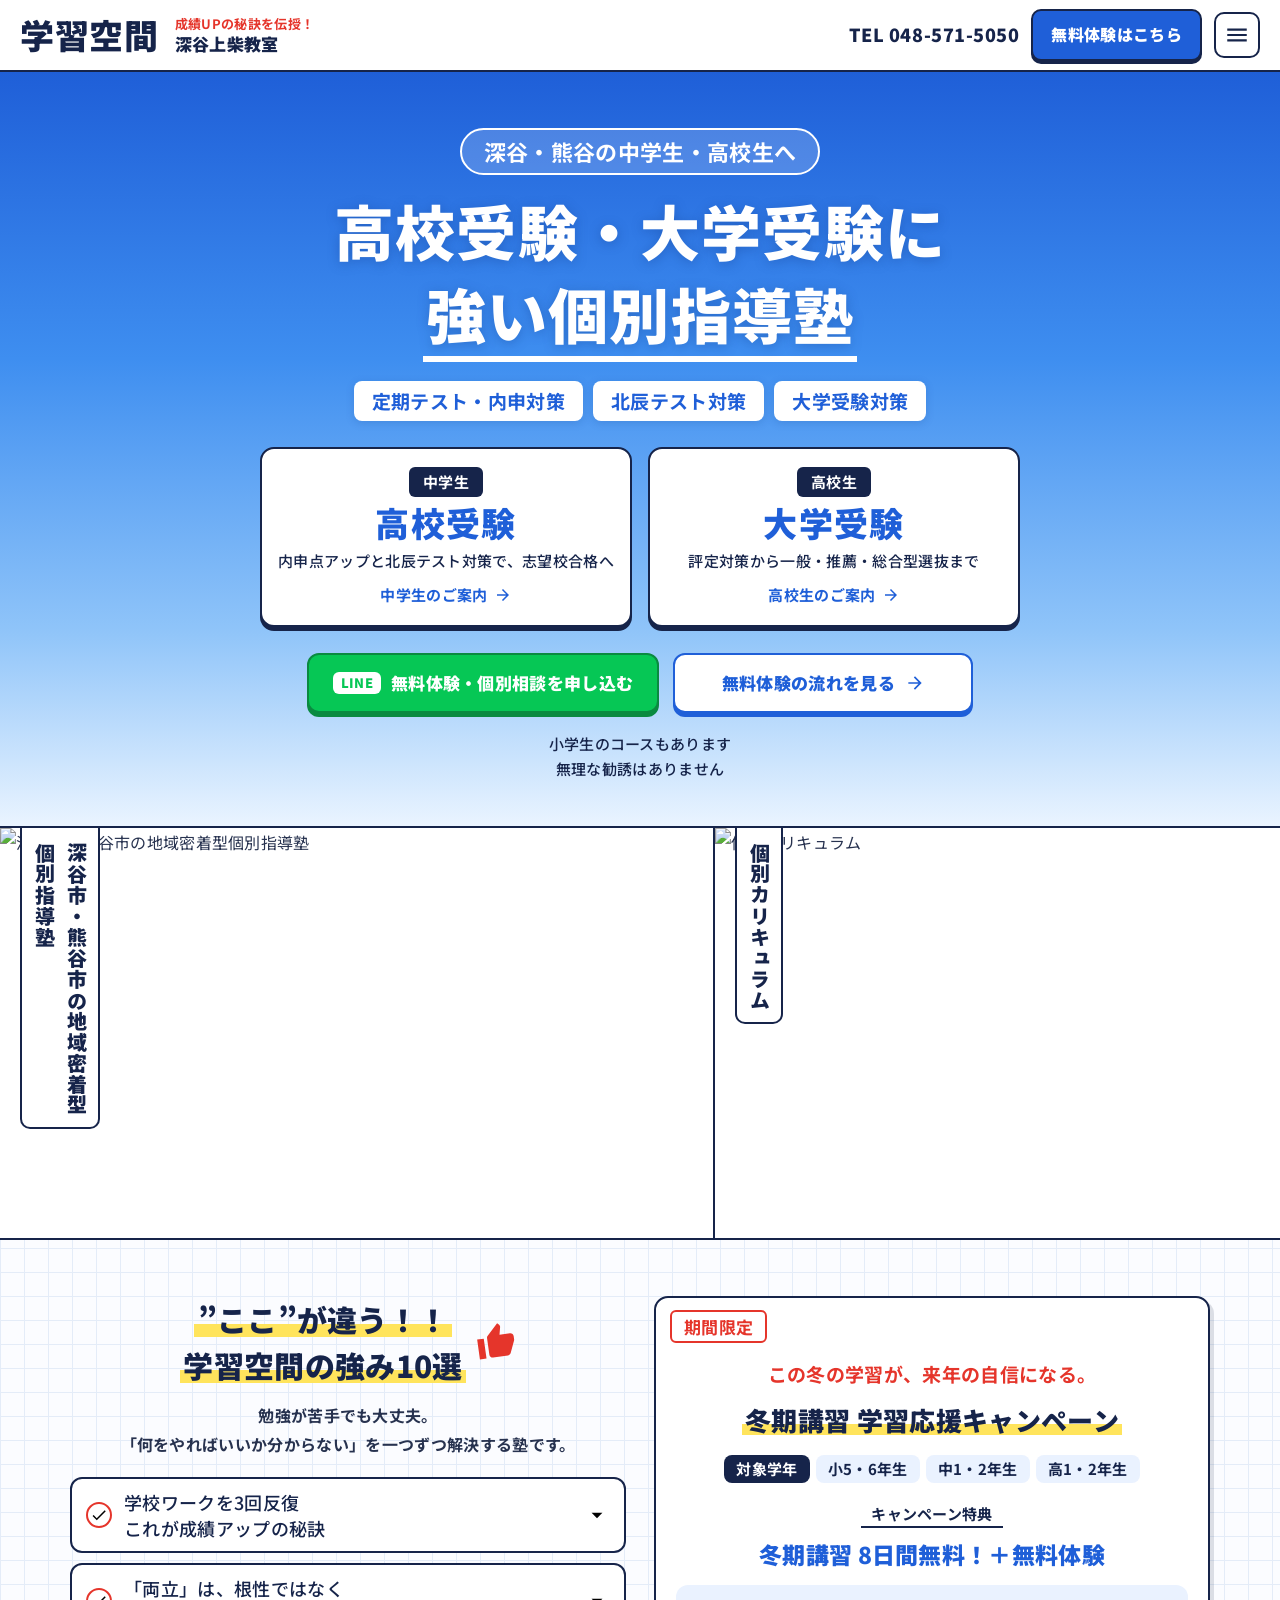
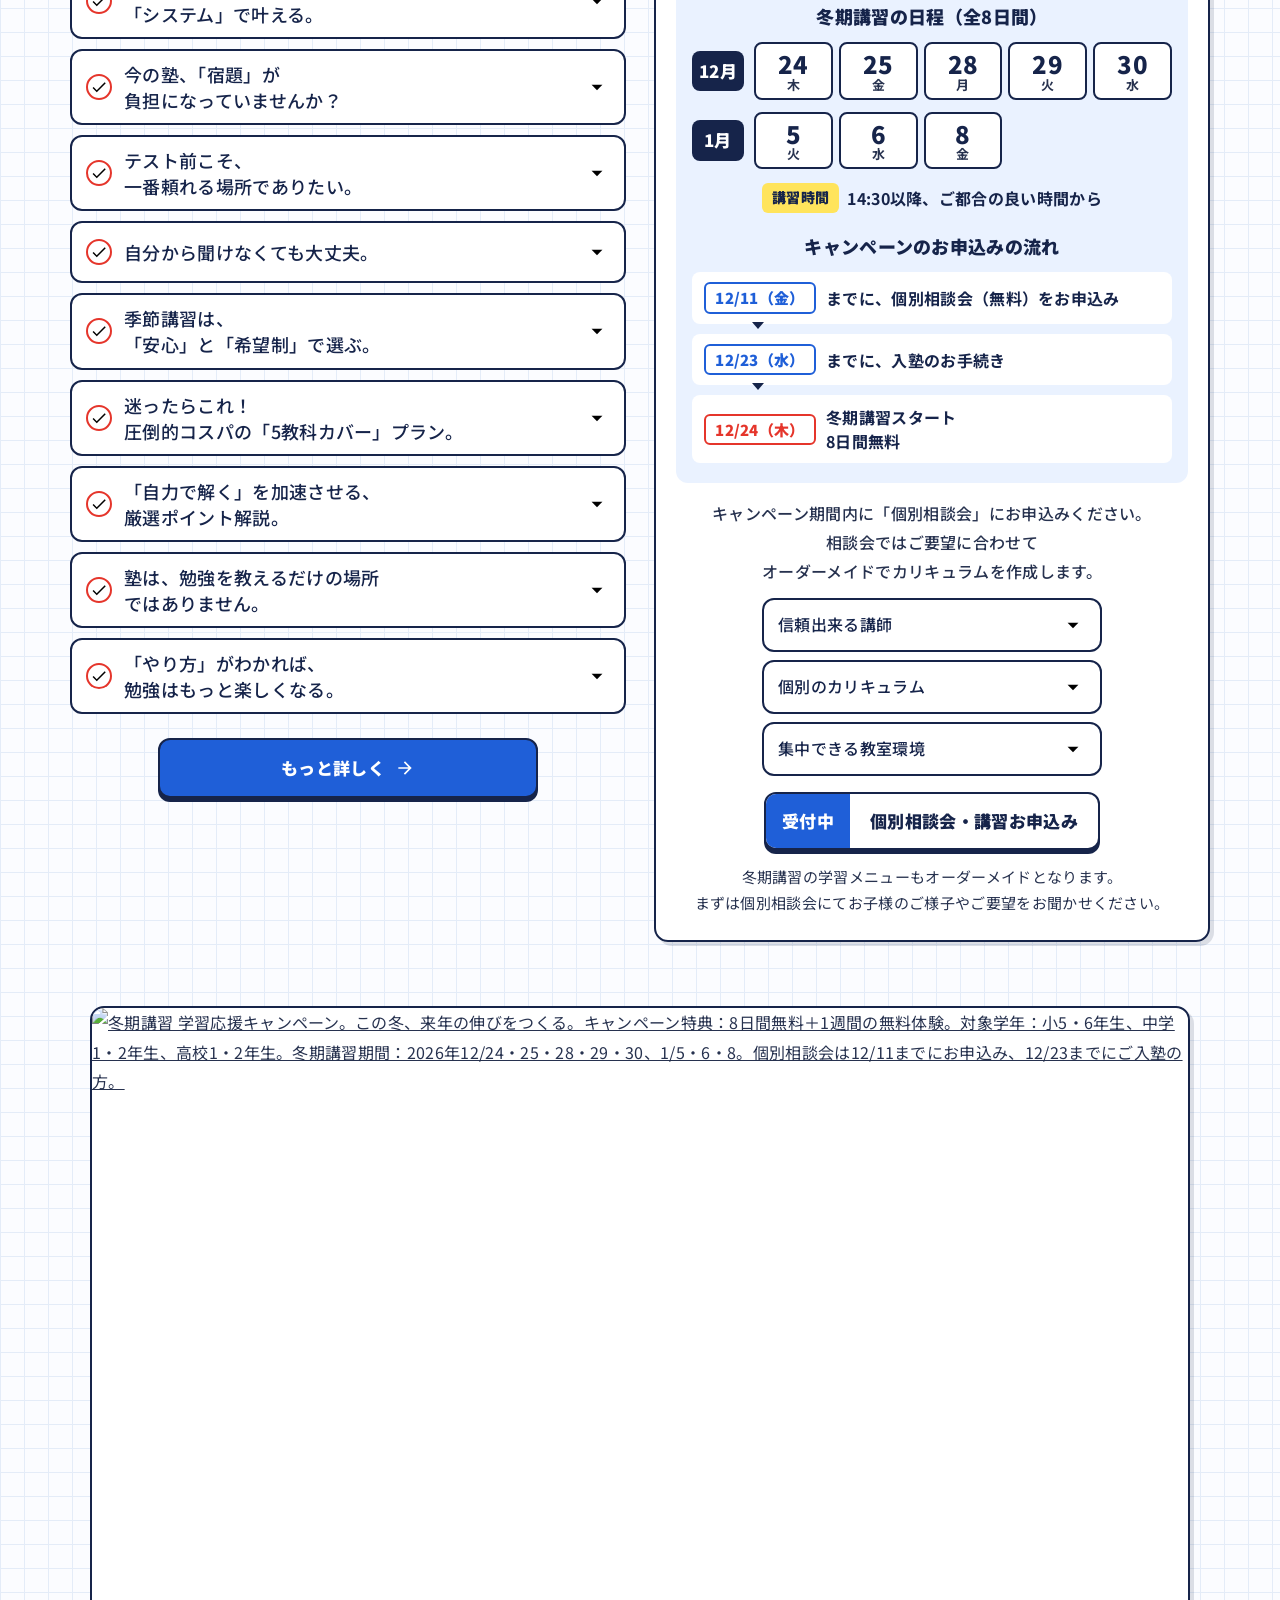
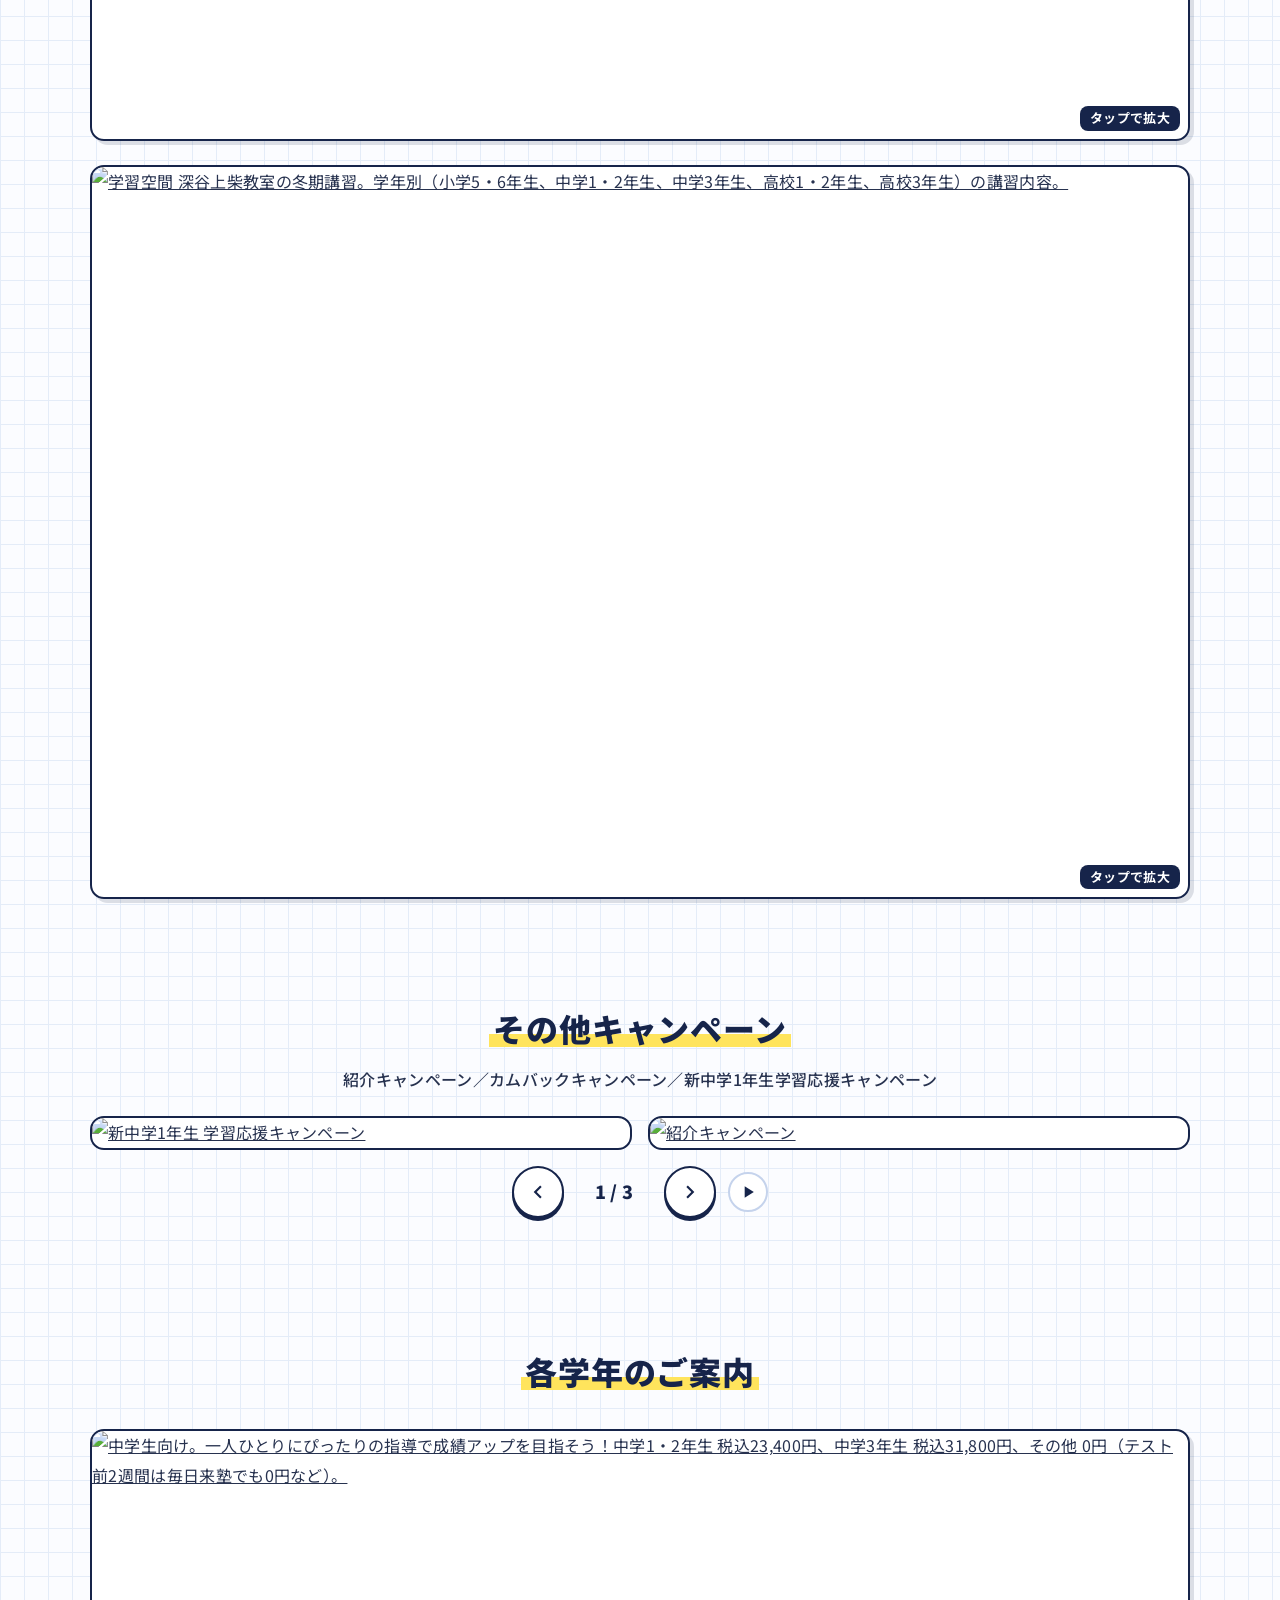
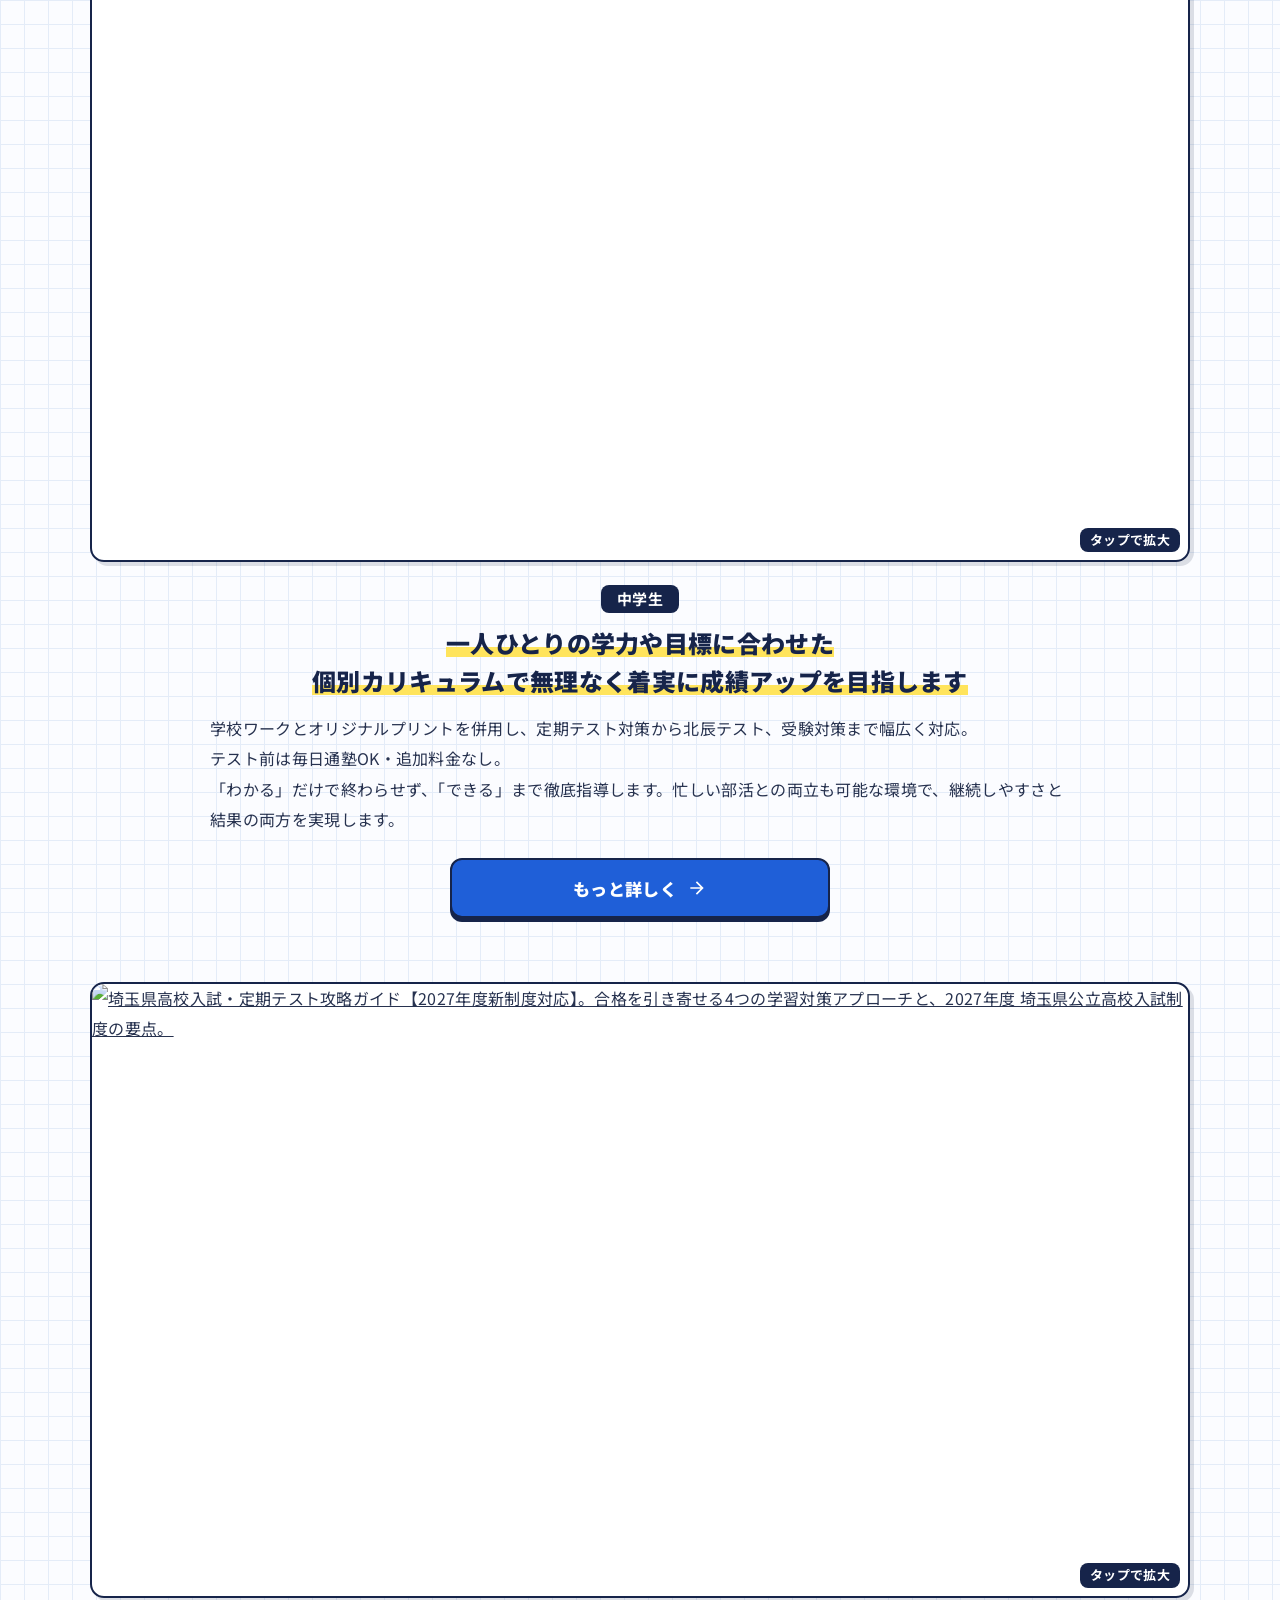
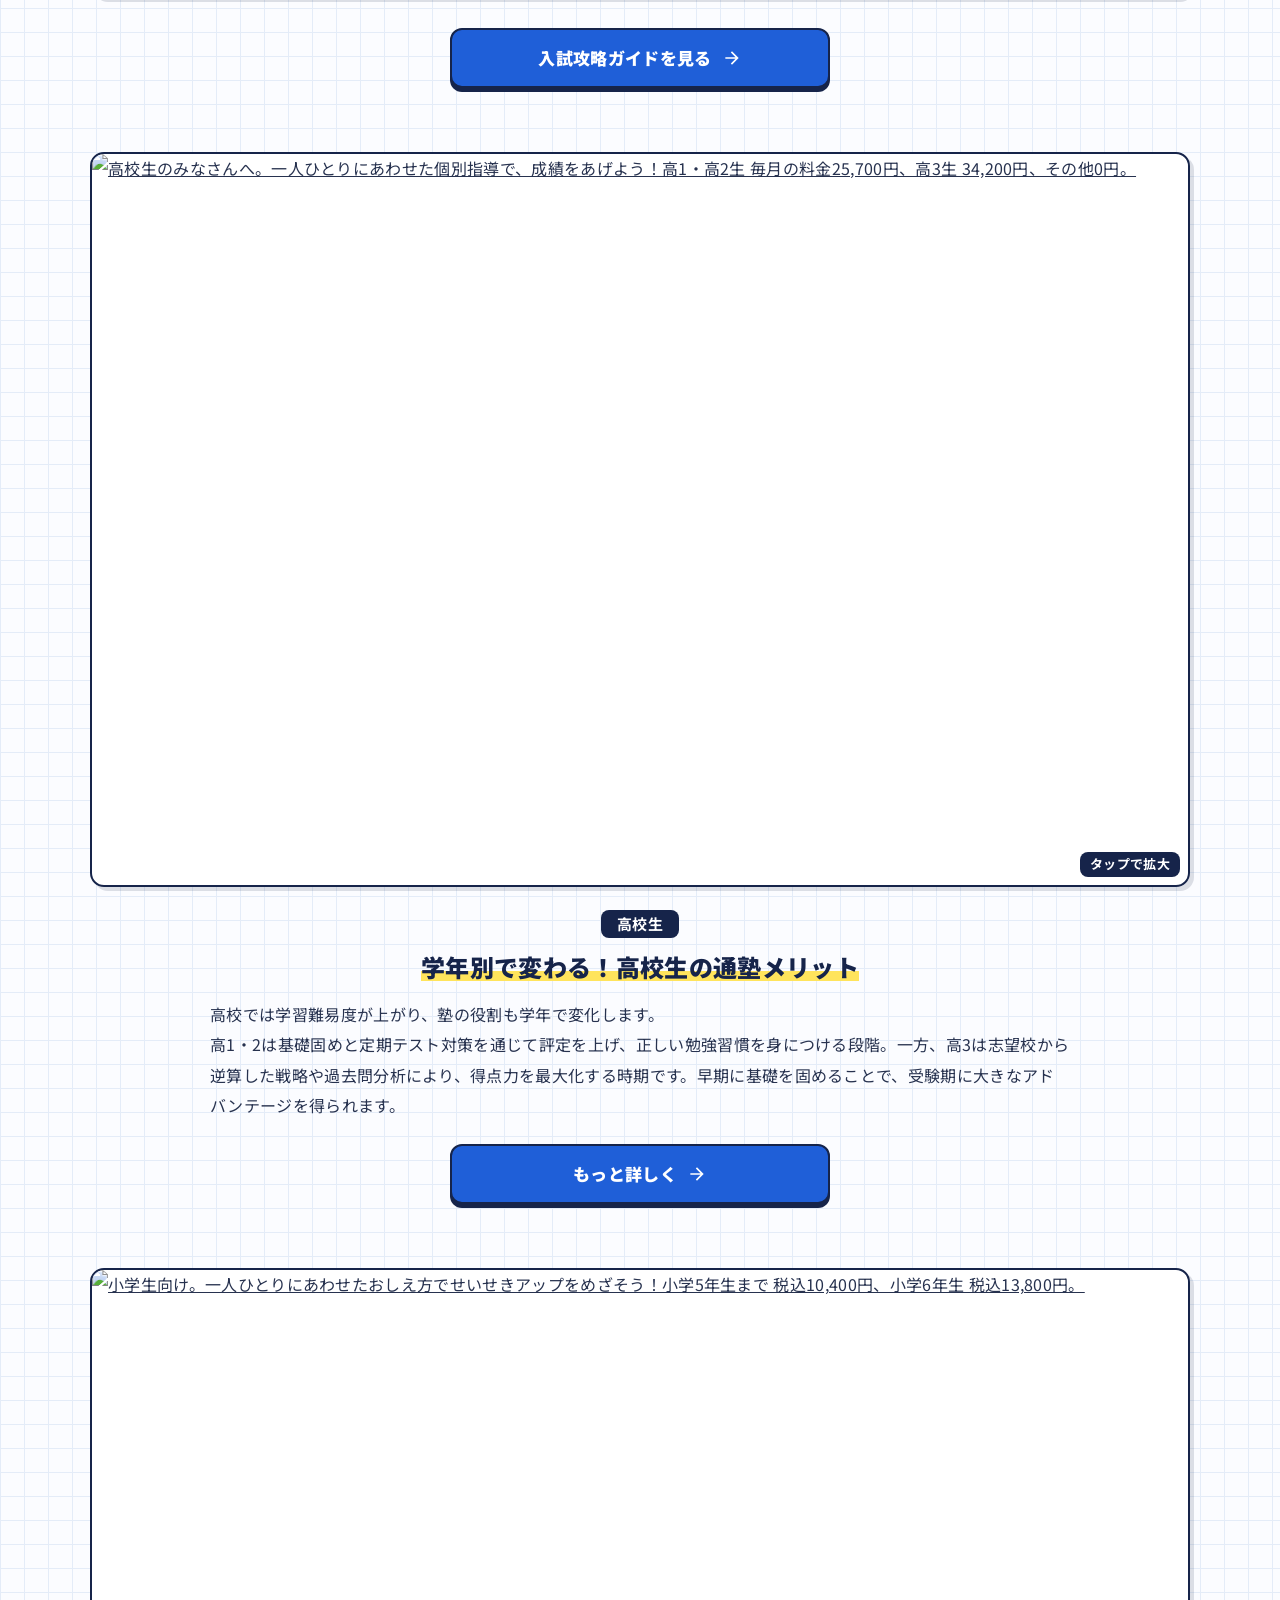
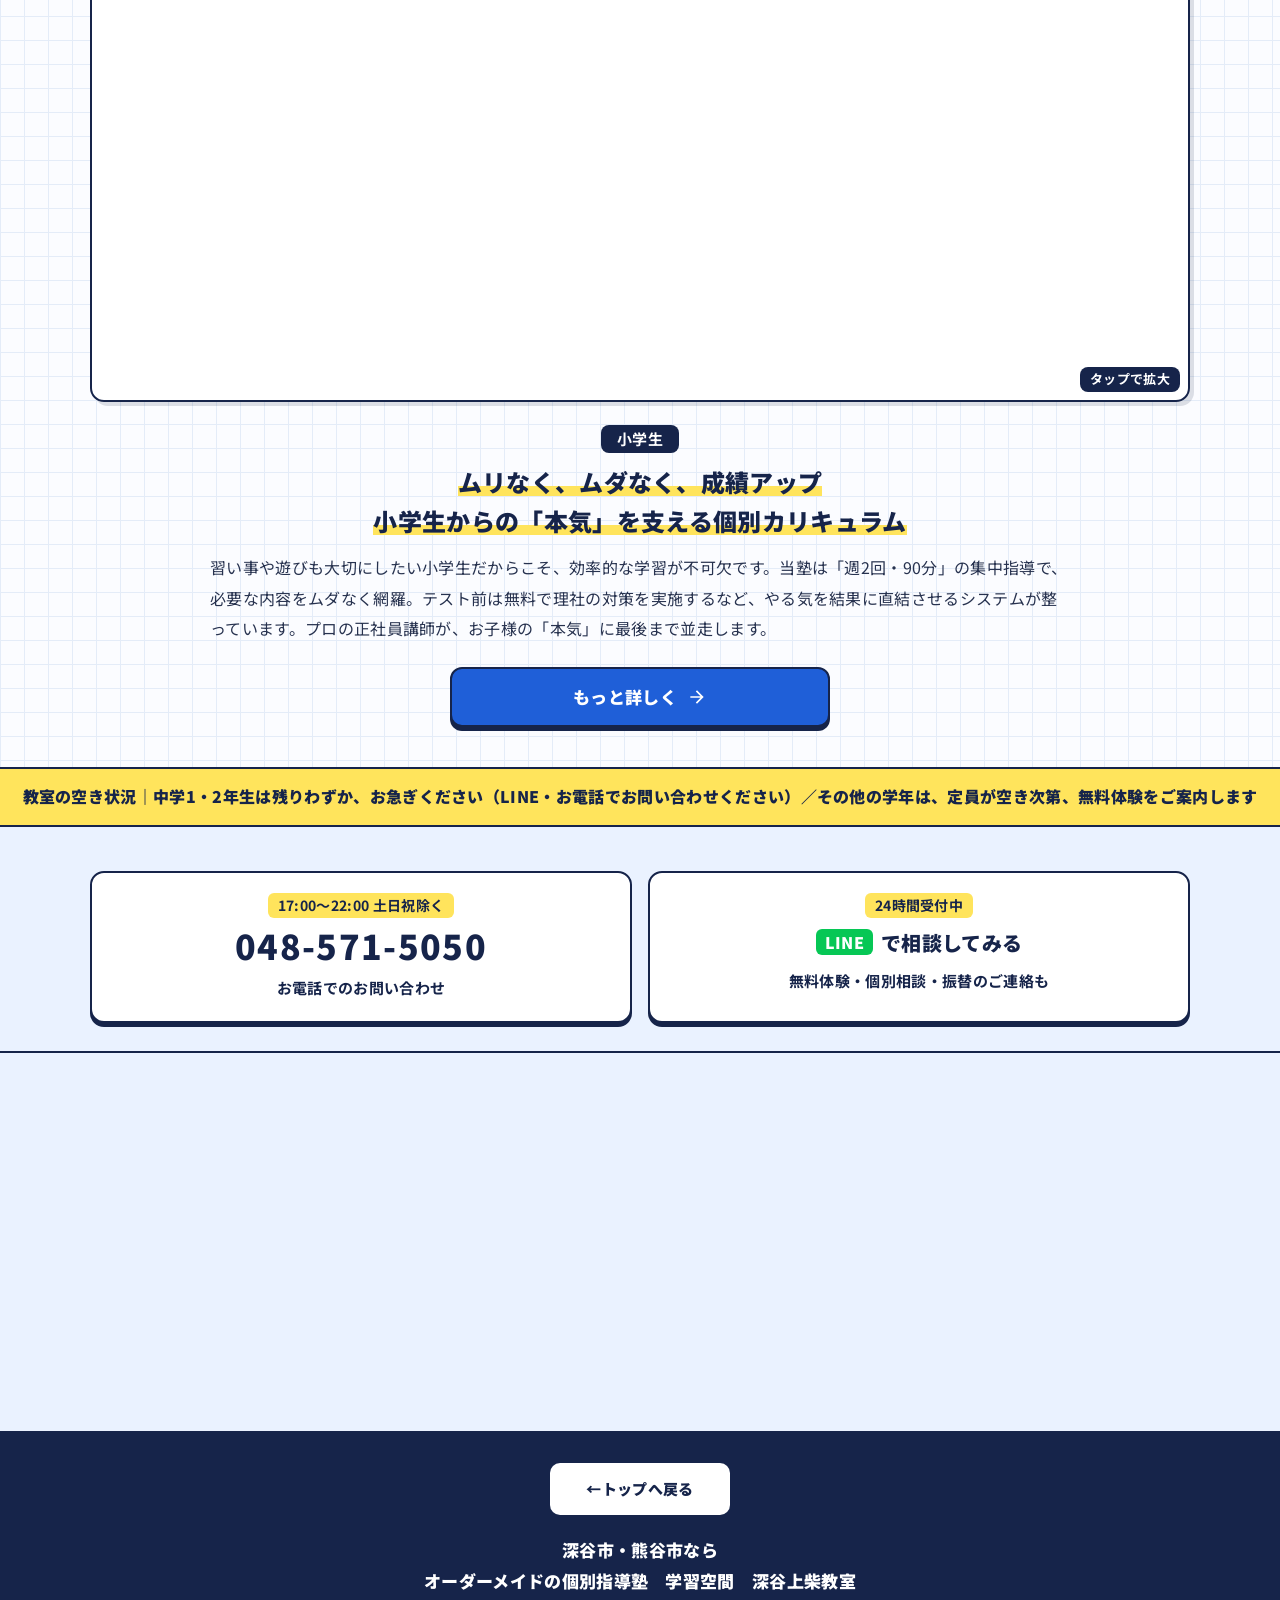
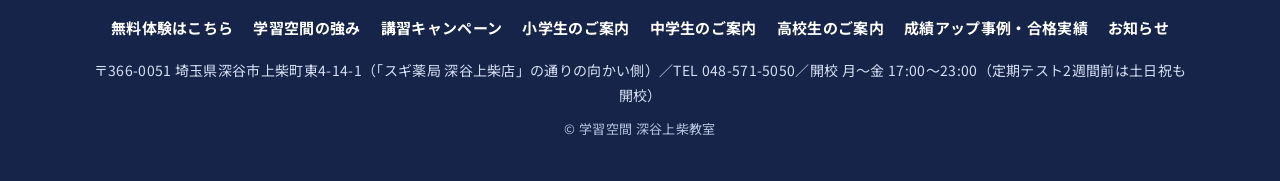
==== index.html @ 0a197b6c "トップの雲を削除、中学生・高校生の受験を主役にした構成に変更 Co-Authored-By: Claude Fable 5.2 <noreply@anthropic.com> Claude-Sessi" ====
<!DOCTYPE html>
<html lang="ja">
<head>
<meta charset="utf-8">
<meta name="viewport" content="width=device-width, initial-scale=1">
<title>学習空間 深谷上柴教室｜深谷市・熊谷市の個別指導塾</title>
<meta name="description" content="深谷市・熊谷市の個別指導塾「学習空間 深谷上柴教室」。宿題ゼロ・学校ワークの反復で定期テストと内申点アップ。小学生～高校生対応。無料体験受付中。">
<meta property="og:type" content="website">
<meta property="og:title" content="学習空間 深谷上柴教室｜深谷市・熊谷市の個別指導塾">
<meta property="og:description" content="深谷市・熊谷市の個別指導塾「学習空間 深谷上柴教室」。宿題ゼロ・学校ワークの反復で定期テストと内申点アップ。小学生～高校生対応。無料体験受付中。">
<meta property="og:image" content="https://storage.googleapis.com/studio-design-asset-files/projects/4BqNZxnVqr/s-1537x1023_v-fms_webp_085ecca5-3adc-478c-aa2e-44f768b6213b_middle.webp">
<meta name="twitter:card" content="summary_large_image">
<link rel="preconnect" href="https://fonts.googleapis.com">
<link rel="preconnect" href="https://fonts.gstatic.com" crossorigin>
<link rel="preconnect" href="https://storage.googleapis.com" crossorigin>
<link href="https://fonts.googleapis.com/css2?family=Noto+Sans+JP:wght@400;500;700;900&display=swap" rel="stylesheet">
<link rel="stylesheet" href="assets/style.css">
</head>
<body class="top" id="top">
<header class="site-header">
  <a class="logo" href="index.html" aria-label="学習空間 深谷上柴教室 トップへ">学習空間</a>
  <a class="brand-sub" href="index.html" tabindex="-1" aria-hidden="true"><span class="pill">成績UPの秘訣を伝授！</span><span class="school">深谷上柴教室</span></a>
  <div class="hdr-actions">
    <a class="hdr-tel" href="tel:048-571-5050">TEL 048-571-5050</a>
    <a class="hdr-trial" href="taiken.html">無料体験はこちら</a>
    <a class="hdr-line" href="https://line.me/R/oaMessage/@btl5495k" target="_blank" rel="noopener"><span class="lg">LINE</span>無料体験・相談</a>
    <button class="menu-btn" type="button" aria-controls="drawer" aria-expanded="false" aria-label="メニューを開く"><svg class="" viewBox="0 0 24 24" aria-hidden="true"><path d="M3 18h18v-2H3v2zm0-5h18v-2H3v2zm0-7v2h18V6H3z"/></svg></button>
  </div>
</header>
<nav class="qnav" aria-label="おもなページ"><a href="chugaku.html">中学生</a><a href="koukou.html">高校生</a><a href="jisseki.html">実績</a><a href="koushu.html">講習</a><a href="tsuyomi.html">強み</a><a href="shogaku.html">小学生</a><a href="taiken.html">無料体験</a><a href="#access">アクセス</a></nav>
<nav class="drawer" id="drawer" aria-label="サイト内メニュー" hidden><a href="index.html">トップ<svg class="icon" viewBox="0 0 24 24" aria-hidden="true"><path d="M8.6 16.6 10 18l6-6-6-6-1.4 1.4 4.6 4.6z"/></svg></a><a href="taiken.html">無料体験はこちら<svg class="icon" viewBox="0 0 24 24" aria-hidden="true"><path d="M8.6 16.6 10 18l6-6-6-6-1.4 1.4 4.6 4.6z"/></svg></a><a href="tsuyomi.html">学習空間の強み<svg class="icon" viewBox="0 0 24 24" aria-hidden="true"><path d="M8.6 16.6 10 18l6-6-6-6-1.4 1.4 4.6 4.6z"/></svg></a><a href="koushu.html">講習キャンペーン<svg class="icon" viewBox="0 0 24 24" aria-hidden="true"><path d="M8.6 16.6 10 18l6-6-6-6-1.4 1.4 4.6 4.6z"/></svg></a><a href="shogaku.html">小学生のご案内<svg class="icon" viewBox="0 0 24 24" aria-hidden="true"><path d="M8.6 16.6 10 18l6-6-6-6-1.4 1.4 4.6 4.6z"/></svg></a><a href="chugaku.html">中学生のご案内<svg class="icon" viewBox="0 0 24 24" aria-hidden="true"><path d="M8.6 16.6 10 18l6-6-6-6-1.4 1.4 4.6 4.6z"/></svg></a><a href="koukou.html">高校生のご案内<svg class="icon" viewBox="0 0 24 24" aria-hidden="true"><path d="M8.6 16.6 10 18l6-6-6-6-1.4 1.4 4.6 4.6z"/></svg></a><a href="jisseki.html">成績アップ事例・合格実績<svg class="icon" viewBox="0 0 24 24" aria-hidden="true"><path d="M8.6 16.6 10 18l6-6-6-6-1.4 1.4 4.6 4.6z"/></svg></a><a href="oshirase.html">お知らせ<svg class="icon" viewBox="0 0 24 24" aria-hidden="true"><path d="M8.6 16.6 10 18l6-6-6-6-1.4 1.4 4.6 4.6z"/></svg></a><a href="taiken.html#avail">教室の空き状況<svg class="icon" viewBox="0 0 24 24" aria-hidden="true"><path d="M8.6 16.6 10 18l6-6-6-6-1.4 1.4 4.6 4.6z"/></svg></a><a href="index.html#access">アクセス<svg class="icon" viewBox="0 0 24 24" aria-hidden="true"><path d="M8.6 16.6 10 18l6-6-6-6-1.4 1.4 4.6 4.6z"/></svg></a><a class="drawer-cta" href="https://line.me/R/oaMessage/@btl5495k" target="_blank" rel="noopener">LINEで無料体験・個別相談</a></nav>
<main>
<section class="hero"><div class="container hero__in">
<h1><span class="h-lead">深谷・熊谷の<wbr>中学生・高校生へ</span><span class="h-main">高校受験・大学受験に<br><span class="mk">強い個別指導塾</span></span></h1>
<ul class="h-tags"><li>定期テスト・内申対策</li><li>北辰テスト対策</li><li>大学受験対策</li></ul>
<div class="h-goal">
<a class="hg" href="chugaku.html"><span class="hg-k">中学生</span><span class="hg-t">高校受験</span><span class="hg-d">内申点アップと北辰テスト対策で、志望校合格へ</span><span class="hg-m">中学生のご案内<svg class="icon" viewBox="0 0 24 24" aria-hidden="true"><path d="M12 4l-1.4 1.4L16.2 11H4v2h12.2l-5.6 5.6L12 20l8-8z"/></svg></span></a>
<a class="hg" href="koukou.html"><span class="hg-k">高校生</span><span class="hg-t">大学受験</span><span class="hg-d">評定対策から一般・推薦・総合型選抜まで</span><span class="hg-m">高校生のご案内<svg class="icon" viewBox="0 0 24 24" aria-hidden="true"><path d="M12 4l-1.4 1.4L16.2 11H4v2h12.2l-5.6 5.6L12 20l8-8z"/></svg></span></a>
</div>
<div class="h-cta"><a class="btn-line" href="https://line.me/R/oaMessage/@btl5495k" target="_blank" rel="noopener"><span class="lg">LINE</span>無料体験・個別相談を申し込む</a><a class="btn-ghost" href="taiken.html">無料体験の流れを見る<svg class="icon" viewBox="0 0 24 24" aria-hidden="true"><path d="M12 4l-1.4 1.4L16.2 11H4v2h12.2l-5.6 5.6L12 20l8-8z"/></svg></a></div>
<p class="h-note">小学生のコースもあります<br>無理な勧誘はありません</p>
</div></section>
<section class="hero-slider" data-slider data-auto aria-label="教室の紹介"><div class="hs-track"><figure class="hs-slide"><img src="https://storage.googleapis.com/studio-design-asset-files/projects/BVqXll2zqR/s-2000x1414_v-frms_webp_1414f60f-465c-4345-9d1b-4742f461dfd1_middle.webp" width="2000" height="1414" alt="深谷市・熊谷市の地域密着型個別指導塾" fetchpriority="high"><figcaption class="hs-cap">深谷市・熊谷市の地域密着型<br>個別指導塾</figcaption></figure><figure class="hs-slide"><img src="https://storage.googleapis.com/studio-design-asset-files/projects/BVqXll2zqR/s-1706x960_v-fms_webp_c9625dd5-5bbc-49b9-bda2-01419c31f7d5_middle.webp" width="1706" height="960" alt="個別カリキュラム" fetchpriority="high"><figcaption class="hs-cap">個別カリキュラム</figcaption></figure><figure class="hs-slide"><img src="https://storage.googleapis.com/studio-design-asset-files/projects/BVqXll2zqR/s-1536x1024_v-fms_webp_d52dc974-98db-4872-bbad-3f452d640533_middle.webp" width="1536" height="1024" alt="勉強と部活の両立を目指す塾" loading="lazy" decoding="async"><figcaption class="hs-cap">勉強と部活の両立を<br>目指す塾</figcaption></figure><figure class="hs-slide"><img src="https://storage.googleapis.com/studio-design-asset-files/projects/BVqXll2zqR/s-2000x1414_v-frms_webp_e7329057-bc19-43ee-809d-7529c24b85cd_middle.webp" width="2000" height="1414" alt="三年後、十年後も君たちの幸せを" loading="lazy" decoding="async"><figcaption class="hs-cap">三年後、十年後も<br>君たちの幸せを</figcaption></figure></div></section>
<section class="duo"><div class="card-strength">
<div class="cs-head"><h2><span class="mk">”ここ”が違う！！<br>学習空間の強み10選</span></h2><svg class="icon" viewBox="0 0 24 24" aria-hidden="true"><path d="M1 21h4V9H1v12zm22-11c0-1.1-.9-2-2-2h-6.3l1-4.6v-.3c0-.4-.2-.8-.4-1.1L14.2 1 7.6 7.6C7.2 7.9 7 8.4 7 9v10c0 1.1.9 2 2 2h9c.8 0 1.5-.5 1.8-1.2l3-7.1c.1-.2.2-.5.2-.7v-2z"/></svg></div><div class="cs-bar"></div>
<p class="cs-lead">勉強が苦手でも大丈夫。<br>「何をやればいいか分からない」を一つずつ解決する塾です。</p>
<div class="acc-list"><details class="acc"><summary><svg class="chk" viewBox="0 0 24 24" aria-hidden="true"><path d="M9 16.2 4.8 12l-1.4 1.4L9 19 21 7l-1.4-1.4z"/></svg><span class="t">学校ワークを3回反復<br>これが成績アップの秘訣</span><svg class="car" viewBox="0 0 24 24" aria-hidden="true"><path d="M7 10l5 5 5-5z"/></svg></summary><div class="acc-body">深谷・熊谷の定期試験は学校ワーク中心。<br>当塾では反復学習で提出物完成と得点アップを両立します。</div></details><details class="acc"><summary><svg class="chk" viewBox="0 0 24 24" aria-hidden="true"><path d="M9 16.2 4.8 12l-1.4 1.4L9 19 21 7l-1.4-1.4z"/></svg><span class="t">「両立」は、根性ではなく<br>「システム」で叶える。</span><svg class="car" viewBox="0 0 24 24" aria-hidden="true"><path d="M7 10l5 5 5-5z"/></svg></summary><div class="acc-body">・23時までOK｜好きな時間に来れる。<br>・宿題ゼロ｜勉強は塾で完結。家では休む。<br>・振替自由｜急な予定変更もスマホひとつで。</div></details><details class="acc"><summary><svg class="chk" viewBox="0 0 24 24" aria-hidden="true"><path d="M9 16.2 4.8 12l-1.4 1.4L9 19 21 7l-1.4-1.4z"/></svg><span class="t">今の塾、「宿題」が<br>負担になっていませんか？</span><svg class="car" viewBox="0 0 24 24" aria-hidden="true"><path d="M7 10l5 5 5-5z"/></svg></summary><div class="acc-body">・教材費0円・宿題なし<br>　学校ワークを極めることが、最短ルート。<br>・「勉強嫌い」にさせない環境<br>　お菓子OK。自然と集中できる空間。<br>・ワークの溜め込みゼロへ<br>　日々サポートで、提出物＝評価アップ。</div></details><details class="acc"><summary><svg class="chk" viewBox="0 0 24 24" aria-hidden="true"><path d="M9 16.2 4.8 12l-1.4 1.4L9 19 21 7l-1.4-1.4z"/></svg><span class="t">テスト前こそ、<br>一番頼れる場所でありたい。</span><svg class="car" viewBox="0 0 24 24" aria-hidden="true"><path d="M7 10l5 5 5-5z"/></svg></summary><div class="acc-body">【柔軟】開校時間は生徒さんと相談。部活との両立を徹底応援。<br>【無料】土日祝のテスト対策。追加費用はかかりません。<br>【安心】講師と立てる学習計画。もう「何をすべきか」で悩みません。</div></details><details class="acc"><summary><svg class="chk" viewBox="0 0 24 24" aria-hidden="true"><path d="M9 16.2 4.8 12l-1.4 1.4L9 19 21 7l-1.4-1.4z"/></svg><span class="t">自分から聞けなくても大丈夫。</span><svg class="car" viewBox="0 0 24 24" aria-hidden="true"><path d="M7 10l5 5 5-5z"/></svg></summary><div class="acc-body">【迷わない学習】講師が歩き回り、迷っている子をサポートします。<br>【否定しない】どんな小さな疑問も「ナイス質問！」に変える教室。<br>【深谷上柴教室限定】地域で一番「話しやすい」場所を目指しています。</div></details><details class="acc"><summary><svg class="chk" viewBox="0 0 24 24" aria-hidden="true"><path d="M9 16.2 4.8 12l-1.4 1.4L9 19 21 7l-1.4-1.4z"/></svg><span class="t">季節講習は、<br>「安心」と「希望制」で選ぶ。</span><svg class="car" viewBox="0 0 24 24" aria-hidden="true"><path d="M7 10l5 5 5-5z"/></svg></summary><div class="acc-body">【低価格】講習費は約1万円。無駄なコストを徹底排除。<br>【自由度】強制参加なし。通常授業の質に自信があるからです。<br>【誠実】不要な勧誘はしません。お子様の「必要」だけを見極めます。</div></details><details class="acc"><summary><svg class="chk" viewBox="0 0 24 24" aria-hidden="true"><path d="M9 16.2 4.8 12l-1.4 1.4L9 19 21 7l-1.4-1.4z"/></svg><span class="t">迷ったらこれ！<br>圧倒的コスパの「5教科カバー」プラン。</span><svg class="car" viewBox="0 0 24 24" aria-hidden="true"><path d="M7 10l5 5 5-5z"/></svg></summary><div class="acc-body">【英数理＋α】普段は3教科、テスト前は無料で5教科対応。<br>【毎日通塾】テスト2週間前は「通い放題」。<br>【納得価格】中1・2：23,400円／中3：27,900円（月額）<br>部活との両立を叶える、時間設計と柔軟な休憩制。</div></details><details class="acc"><summary><svg class="chk" viewBox="0 0 24 24" aria-hidden="true"><path d="M9 16.2 4.8 12l-1.4 1.4L9 19 21 7l-1.4-1.4z"/></svg><span class="t">「自力で解く」を加速させる、<br>厳選ポイント解説。</span><svg class="car" viewBox="0 0 24 24" aria-hidden="true"><path d="M7 10l5 5 5-5z"/></svg></summary><div class="acc-body">【難所に集中】つまずきやすい問題に絞って、噛み砕いて解説。<br>【情報の精査】膨大な情報から「本当にわかりやすい」ものを先生が厳選・加工。<br>【自学を支援】「自学ノートに何を書けばいいか」のヒントがここにあります。</div></details><details class="acc"><summary><svg class="chk" viewBox="0 0 24 24" aria-hidden="true"><path d="M9 16.2 4.8 12l-1.4 1.4L9 19 21 7l-1.4-1.4z"/></svg><span class="t">塾は、勉強を教えるだけの場所<br>ではありません。</span><svg class="car" viewBox="0 0 24 24" aria-hidden="true"><path d="M7 10l5 5 5-5z"/></svg></summary><div class="acc-body">【相談いつでもOK】公式LINE・お電話、ご都合の良い方法で。<br>【親御様の味方】家庭学習の悩み、進路の不安、すべて共有してください。<br>【共に考える】教室長が、お子様とご家族に寄り添った解決策を見つけます。</div></details><details class="acc"><summary><svg class="chk" viewBox="0 0 24 24" aria-hidden="true"><path d="M9 16.2 4.8 12l-1.4 1.4L9 19 21 7l-1.4-1.4z"/></svg><span class="t">「やり方」がわかれば、<br>勉強はもっと楽しくなる。</span><svg class="car" viewBox="0 0 24 24" aria-hidden="true"><path d="M7 10l5 5 5-5z"/></svg></summary><div class="acc-body">・学校ワークを「最強の武器」に<br>　やり方を変えるだけで、点数は伸びる。<br>・一生モノの「自学力」を育てる<br>　塾がない日も、自分で伸び続ける力を。<br>・「わからない」を見える化<br>　つまずきを特定し、最短で解決。</div></details></div><a class="btn-more" href="tsuyomi.html">もっと詳しく<svg class="icon" viewBox="0 0 24 24" aria-hidden="true"><path d="M12 4l-1.4 1.4L16.2 11H4v2h12.2l-5.6 5.6L12 20l8-8z"/></svg></a>
</div><article class="card-campaign" id="kousyuu">
<span class="cc-tag">期間限定</span>
<p class="cc-catch">この冬の学習が、来年の自信になる。</p>
<h2 class="cc-title"><span class="mk">冬期講習<wbr> 学習応援キャンペーン</span></h2>
<p class="cc-grade"><span class="cg-l">対象学年</span><span>小5・6年生</span><span>中1・2年生</span><span>高1・2年生</span></p>
<p class="cc-benefit">キャンペーン特典</p>
<p class="cc-blue cc-big">冬期講習 8日間無料！<wbr>＋無料体験</p>
<div class="win-sched">
<h3 class="ws-h">冬期講習の日程（全8日間）</h3>
<div class="wc"><div class="wc-month"><p class="wc-m">12月</p><ul class="wc-days"><li><b>24</b><span>木</span></li><li><b>25</b><span>金</span></li><li><b>28</b><span>月</span></li><li><b>29</b><span>火</span></li><li><b>30</b><span>水</span></li></ul></div><div class="wc-month"><p class="wc-m">1月</p><ul class="wc-days"><li><b>5</b><span>火</span></li><li><b>6</b><span>水</span></li><li><b>8</b><span>金</span></li></ul></div></div>
<p class="ws-time"><span>講習時間</span>14:30以降、ご都合の良い時間から</p>
<h3 class="ws-h">キャンペーンのお申込みの流れ</h3>
<ol class="ws-flow">
<li><span class="wf-date">12/11（金）</span><span class="wf-t">までに、個別相談会（無料）をお申込み</span></li>
<li><span class="wf-date">12/23（水）</span><span class="wf-t">までに、入塾のお手続き</span></li>
<li><span class="wf-date">12/24（木）</span><span class="wf-t">冬期講習スタート<br>8日間無料</span></li>
</ol></div>
<p class="cc-note">キャンペーン期間内に「個別相談会」にお申込みください。<br>相談会ではご要望に合わせて<br>オーダーメイドでカリキュラムを作成します。</p>
<div class="mini-acc"><details class="acc"><summary><span class="t">信頼出来る講師</span><svg class="car" viewBox="0 0 24 24" aria-hidden="true"><path d="M7 10l5 5 5-5z"/></svg></summary><div class="acc-body">講師全員がプロの正社員です。<br>全教科指導を実施しております。</div></details><details class="acc"><summary><span class="t">個別のカリキュラム</span><svg class="car" viewBox="0 0 24 24" aria-hidden="true"><path d="M7 10l5 5 5-5z"/></svg></summary><div class="acc-body">科目ごとに勉強のメニューを立てています。</div></details><details class="acc"><summary><span class="t">集中できる教室環境</span><svg class="car" viewBox="0 0 24 24" aria-hidden="true"><path d="M7 10l5 5 5-5z"/></svg></summary><div class="acc-body">集中して取り組めます。<br>勉強する意識が芽生えます。</div></details></div>
<div style="margin-top:16px"><a class="reserve reserve--blue" href="https://line.me/R/oaMessage/@btl5495k" target="_blank" rel="noopener"><span class="reserve__tag">受付中</span><span class="reserve__label">個別相談会・講習お申込み</span></a></div>
<p class="cc-foot">冬期講習の学習メニューもオーダーメイドとなります。<br>まずは個別相談会にてお子様のご様子やご要望をお聞かせください。</p>
</article></section>
<section class="posters" aria-label="冬期講習のご案内">
<a class="zoom" href="https://storage.googleapis.com/studio-design-asset-files/projects/4BqNZxnVqr/s-1536x1024_v-fms_webp_b55d6888-be0f-4c85-92aa-8f587c8912b3_middle.webp" data-zoom aria-label="画像を拡大して見る：冬期講習 学習応援キャンペーン。この冬、来年の伸びをつくる。キャンペーン特典：8"><img src="https://storage.googleapis.com/studio-design-asset-files/projects/4BqNZxnVqr/s-1536x1024_v-fms_webp_b55d6888-be0f-4c85-92aa-8f587c8912b3_middle.webp" width="1536" height="1024" alt="冬期講習 学習応援キャンペーン。この冬、来年の伸びをつくる。キャンペーン特典：8日間無料＋1週間の無料体験。対象学年：小5・6年生、中学1・2年生、高校1・2年生。冬期講習期間：2026年12/24・25・28・29・30、1/5・6・8。個別相談会は12/11までにお申込み、12/23までにご入塾の方。" loading="lazy" decoding="async"><span class="zoom-hint" aria-hidden="true">タップで拡大</span></a>
<a class="zoom" href="https://storage.googleapis.com/studio-design-asset-files/projects/4BqNZxnVqr/s-1536x1024_v-fms_webp_53c82610-0942-48dc-8d75-f9807dc4a708_middle.webp" data-zoom aria-label="画像を拡大して見る：学習空間 深谷上柴教室の冬期講習。学年別（小学5・6年生、中学1・2年生、中学3"><img src="https://storage.googleapis.com/studio-design-asset-files/projects/4BqNZxnVqr/s-1536x1024_v-fms_webp_53c82610-0942-48dc-8d75-f9807dc4a708_middle.webp" width="1536" height="1024" alt="学習空間 深谷上柴教室の冬期講習。学年別（小学5・6年生、中学1・2年生、中学3年生、高校1・2年生、高校3年生）の講習内容。" loading="lazy" decoding="async"><span class="zoom-hint" aria-hidden="true">タップで拡大</span></a>
</section>
<section class="sec" id="campaign"><div class="container">
<h2 class="sec-title"><span class="mk">その他キャンペーン</span></h2><p class="sec-sub">紹介キャンペーン／カムバックキャンペーン／新中学1年生学習応援キャンペーン</p>
<div class="slider three" data-slider><div class="sl-track" tabindex="0" aria-label="その他キャンペーン（横にスクロールできます）"><figure class="sl-slide"><a href="oshirase.html#c_new1"><img src="https://storage.googleapis.com/studio-design-asset-files/projects/4BqNZxnVqr/s-1232x864_v-fms_webp_0a3db5be-91da-440f-a08d-3b571413d026_middle.webp" width="1232" height="864" alt="新中学1年生 学習応援キャンペーン" loading="lazy" decoding="async"></a></figure><figure class="sl-slide"><a href="oshirase.html#c_intro"><img src="https://storage.googleapis.com/studio-design-asset-files/projects/4BqNZxnVqr/s-1232x864_v-fms_webp_4895e3d4-1c8f-4a29-84cb-1eabe530e8d0_middle.webp" width="1232" height="864" alt="紹介キャンペーン" loading="lazy" decoding="async"></a></figure><figure class="sl-slide"><a href="oshirase.html#c_back"><img src="https://storage.googleapis.com/studio-design-asset-files/projects/4BqNZxnVqr/s-1536x1024_v-fms_webp_b23ab568-4336-4205-b3da-bfd5adab075d_middle.webp" width="1536" height="1024" alt="カムバック応援キャンペーン" loading="lazy" decoding="async"></a></figure></div>
<div class="sl-ctrl"><button type="button" data-prev aria-label="前へ"><svg class="" viewBox="0 0 24 24" aria-hidden="true"><path d="M15.4 7.4 14 6l-6 6 6 6 1.4-1.4L10.8 12z"/></svg></button><button type="button" data-play aria-pressed="false" aria-label="自動再生する"><svg class="" viewBox="0 0 24 24" aria-hidden="true"><path d="M8 5v14l11-7z"/></svg></button><button type="button" data-next aria-label="次へ"><svg class="" viewBox="0 0 24 24" aria-hidden="true"><path d="M8.6 16.6 10 18l6-6-6-6-1.4 1.4 4.6 4.6z"/></svg></button></div></div>
</div></section>
<section class="grades" aria-labelledby="grades-t"><div class="sec" style="padding-bottom:24px"><h2 class="sec-title" id="grades-t"><span class="mk">各学年のご案内</span></h2></div>
<div class="grade"><a class="zoom" href="https://storage.googleapis.com/studio-design-asset-files/projects/4BqNZxnVqr/s-1537x1023_v-fms_webp_085ecca5-3adc-478c-aa2e-44f768b6213b_middle.webp" data-zoom aria-label="画像を拡大して見る：中学生向け。一人ひとりにぴったりの指導で成績アップを目指そう！中学1・2年生 税"><img src="https://storage.googleapis.com/studio-design-asset-files/projects/4BqNZxnVqr/s-1537x1023_v-fms_webp_085ecca5-3adc-478c-aa2e-44f768b6213b_middle.webp" width="1537" height="1023" alt="中学生向け。一人ひとりにぴったりの指導で成績アップを目指そう！中学1・2年生 税込23,400円、中学3年生 税込31,800円、その他 0円（テスト前2週間は毎日来塾でも0円など）。" class="poster" loading="lazy" decoding="async"><span class="zoom-hint" aria-hidden="true">タップで拡大</span></a>
<div class="grade-band band-2"><div class="container narrow"><p class="g-label">中学生</p><h3><a href="chugaku.html">一人ひとりの学力や目標に合わせた<br>個別カリキュラムで無理なく着実に成績アップを目指します</a></h3><p class="txt">学校ワークとオリジナルプリントを併用し、定期テスト対策から北辰テスト、受験対策まで幅広く対応。<br>テスト前は毎日通塾OK・追加料金なし。<br>「わかる」だけで終わらせず、「できる」まで徹底指導します。忙しい部活との両立も可能な環境で、継続しやすさと結果の両方を実現します。</p><a class="btn-more" href="chugaku.html">もっと詳しく<svg class="icon" viewBox="0 0 24 24" aria-hidden="true"><path d="M12 4l-1.4 1.4L16.2 11H4v2h12.2l-5.6 5.6L12 20l8-8z"/></svg></a></div></div></div>
<div class="grade"><a class="zoom" href="https://storage.googleapis.com/studio-design-asset-files/projects/4BqNZxnVqr/s-2752x1536_v-frms_webp_ec32dc87-f7fe-49d1-bc08-3d61645a418c_regular.webp" data-zoom aria-label="画像を拡大して見る：埼玉県高校入試・定期テスト攻略ガイド【2027年度新制度対応】。合格を引き寄せる"><img src="https://storage.googleapis.com/studio-design-asset-files/projects/4BqNZxnVqr/s-2752x1536_v-frms_webp_ec32dc87-f7fe-49d1-bc08-3d61645a418c_middle.webp" width="2752" height="1536" alt="埼玉県高校入試・定期テスト攻略ガイド【2027年度新制度対応】。合格を引き寄せる4つの学習対策アプローチと、2027年度 埼玉県公立高校入試制度の要点。" class="poster" loading="lazy" decoding="async"><span class="zoom-hint" aria-hidden="true">タップで拡大</span></a>
<div class="grade-band band-2" style="padding-top:6px"><div class="container narrow"><a class="btn-more" href="https://fukaya-kumagaya-nyushi.netlify.app" target="_blank" rel="noopener">入試攻略ガイドを見る<svg class="icon" viewBox="0 0 24 24" aria-hidden="true"><path d="M12 4l-1.4 1.4L16.2 11H4v2h12.2l-5.6 5.6L12 20l8-8z"/></svg></a></div></div></div>
<div class="grade"><a class="zoom" href="https://storage.googleapis.com/studio-design-asset-files/projects/4BqNZxnVqr/s-1536x1024_v-fms_webp_fdf95634-f503-4cf0-b186-f31b6b0279b7_middle.webp" data-zoom aria-label="画像を拡大して見る：高校生のみなさんへ。一人ひとりにあわせた個別指導で、成績をあげよう！高1・高2生"><img src="https://storage.googleapis.com/studio-design-asset-files/projects/4BqNZxnVqr/s-1536x1024_v-fms_webp_fdf95634-f503-4cf0-b186-f31b6b0279b7_middle.webp" width="1536" height="1024" alt="高校生のみなさんへ。一人ひとりにあわせた個別指導で、成績をあげよう！高1・高2生 毎月の料金25,700円、高3生 34,200円、その他0円。" class="poster" loading="lazy" decoding="async"><span class="zoom-hint" aria-hidden="true">タップで拡大</span></a>
<div class="grade-band band-3"><div class="container narrow"><p class="g-label">高校生</p><h3><a href="koukou.html">学年別で変わる！高校生の通塾メリット</a></h3><p class="txt">高校では学習難易度が上がり、塾の役割も学年で変化します。<br>高1・2は基礎固めと定期テスト対策を通じて評定を上げ、正しい勉強習慣を身につける段階。一方、高3は志望校から逆算した戦略や過去問分析により、得点力を最大化する時期です。早期に基礎を固めることで、受験期に大きなアドバンテージを得られます。</p><a class="btn-more" href="koukou.html">もっと詳しく<svg class="icon" viewBox="0 0 24 24" aria-hidden="true"><path d="M12 4l-1.4 1.4L16.2 11H4v2h12.2l-5.6 5.6L12 20l8-8z"/></svg></a></div></div></div>
<div class="grade"><a class="zoom" href="https://storage.googleapis.com/studio-design-asset-files/projects/4BqNZxnVqr/s-1537x1023_v-fms_webp_92a093c9-74a6-483f-ac07-aa2cd6ecb583_middle.webp" data-zoom aria-label="画像を拡大して見る：小学生向け。一人ひとりにあわせたおしえ方でせいせきアップをめざそう！小学5年生ま"><img src="https://storage.googleapis.com/studio-design-asset-files/projects/4BqNZxnVqr/s-1537x1023_v-fms_webp_92a093c9-74a6-483f-ac07-aa2cd6ecb583_middle.webp" width="1537" height="1023" alt="小学生向け。一人ひとりにあわせたおしえ方でせいせきアップをめざそう！小学5年生まで 税込10,400円、小学6年生 税込13,800円。" class="poster" loading="lazy" decoding="async"><span class="zoom-hint" aria-hidden="true">タップで拡大</span></a>
<div class="grade-band band-1"><div class="container narrow"><p class="g-label">小学生</p><h3><a href="shogaku.html">ムリなく、ムダなく、成績アップ<br>小学生からの「本気」を支える個別カリキュラム</a></h3><p class="txt">習い事や遊びも大切にしたい小学生だからこそ、効率的な学習が不可欠です。当塾は「週2回・90分」の集中指導で、必要な内容をムダなく網羅。テスト前は無料で理社の対策を実施するなど、やる気を結果に直結させるシステムが整っています。プロの正社員講師が、お子様の「本気」に最後まで並走します。</p><a class="btn-more" href="shogaku.html">もっと詳しく<svg class="icon" viewBox="0 0 24 24" aria-hidden="true"><path d="M12 4l-1.4 1.4L16.2 11H4v2h12.2l-5.6 5.6L12 20l8-8z"/></svg></a></div></div></div>
</section>
</main>
<p class="avail-strip">教室の空き状況｜中学1・2年生は残りわずか、お急ぎください（LINE・お電話でお問い合わせください）／その他の学年は、定員が空き次第、無料体験をご案内します</p>
<section class="contact" id="access" aria-label="お問い合わせ・アクセス">
  <div class="container">
    <div class="contact__cards">
      <a class="c-card" href="tel:048-571-5050"><span class="c-tag">17:00～22:00 土日祝除く</span><span class="c-tel">048-571-5050</span><span style="font-size:13px">お電話でのお問い合わせ</span></a>
      <a class="c-card" href="https://line.me/R/oaMessage/@btl5495k" target="_blank" rel="noopener"><span class="c-tag">24時間受付中</span><span class="c-line"><span class="lg">LINE</span>で相談してみる</span><span style="font-size:13px">無料体験・個別相談・振替のご連絡も</span></a>
    </div>
  </div>
  <iframe class="map" title="学習空間 深谷上柴教室の地図" src="https://www.google.com/maps?q=%E5%AD%A6%E7%BF%92%E7%A9%BA%E9%96%93+%E6%B7%B1%E8%B0%B7%E4%B8%8A%E6%9F%B4%E6%95%99%E5%AE%A4&amp;output=embed" loading="lazy" referrerpolicy="no-referrer-when-downgrade" allowfullscreen></iframe>
</section>
<footer class="foot">
  <div class="container">
    <a class="to-top" href="index.html">←トップへ戻る</a>
    <p class="tagline">深谷市・熊谷市なら<br>オーダーメイドの個別指導塾　学習空間　深谷上柴教室</p>
    <nav class="sitemap" aria-label="サイトマップ"><a href="taiken.html">無料体験はこちら</a><a href="tsuyomi.html">学習空間の強み</a><a href="koushu.html">講習キャンペーン</a><a href="shogaku.html">小学生のご案内</a><a href="chugaku.html">中学生のご案内</a><a href="koukou.html">高校生のご案内</a><a href="jisseki.html">成績アップ事例・合格実績</a><a href="oshirase.html">お知らせ</a></nav>
    <p class="addr">〒366-0051 埼玉県深谷市上柴町東4-14-1（「スギ薬局 深谷上柴店」の通りの向かい側）／TEL 048-571-5050／開校 月〜金 17:00〜23:00（定期テスト2週間前は土日祝も開校）</p>
    <p class="copy">© 学習空間 深谷上柴教室</p>
  </div>
</footer>
<a class="back-top" href="#top" aria-label="ページの先頭へ"><svg class="" viewBox="0 0 24 24" aria-hidden="true"><path d="M7.4 15.4 12 10.8l4.6 4.6L18 14l-6-6-6 6z"/></svg></a>
<div class="lb" id="lb" role="dialog" aria-modal="true" aria-label="画像の拡大表示" hidden><div class="lb-bar"><span>画像をタップすると、さらに大きくなります</span><button type="button" class="lb-close">閉じる</button></div><div class="lb-scroll"><img alt=""></div></div>
<script src="assets/site.js"></script>
</body>
</html>
---- assets/style.css ----
/* 学習空間 深谷上柴教室 — 「ノートと赤ペン」デザイン
   方眼ノート（背景）／濃紺インク（文字・枠）／蛍光ペン（見出し）／赤ペン（先生の書き込み・花丸） */
:root{
  --ink:#16244A; --text:#27324F; --paper:#FBFCFF; --grid:#E4ECF8; --rule:#C5D3EC;
  --blue:#1F5FD8; --blue-d:#174BB0; --sky:#EAF2FF; --sky2:#D6E5FC;
  --marker:#FFE45C; --red:#E5352B; --green:#06C755;
  --hdr:72px; --r:14px; --sh:4px 4px 0 rgba(22,36,74,.14);
  --f:"Noto Sans JP","Hiragino Kaku Gothic ProN","Hiragino Sans","Yu Gothic",Meiryo,sans-serif;
  --pen:var(--f);
  --hana:url("data:image/svg+xml,%3Csvg xmlns='http://www.w3.org/2000/svg' viewBox='0 0 100 100'%3E%3Cpath d='M50.0 47.5 L50.4 47.3 L50.9 47.1 L51.5 47.0 L52.1 47.1 L52.7 47.3 L53.4 47.6 L53.9 48.0 L54.5 48.5 L54.9 49.2 L55.3 50.0 L55.5 50.9 L55.5 51.8 L55.4 52.8 L55.1 53.7 L54.7 54.7 L54.1 55.6 L53.3 56.4 L52.3 57.1 L51.2 57.6 L50.0 58.0 L48.7 58.2 L47.4 58.2 L46.0 57.9 L44.6 57.4 L43.4 56.6 L42.2 55.7 L41.1 54.5 L40.3 53.2 L39.6 51.6 L39.2 50.0 L39.1 48.3 L39.2 46.5 L39.7 44.7 L40.4 43.0 L41.4 41.4 L42.7 39.9 L44.2 38.7 L46.0 37.6 L47.9 36.9 L50.0 36.5 L52.2 36.4 L54.4 36.6 L56.5 37.2 L58.6 38.2 L60.6 39.4 L62.3 41.1 L63.8 43.0 L65.0 45.1 L65.8 47.5 L66.3 50.0 L66.4 52.6 L66.0 55.2 L65.3 57.8 L64.1 60.2 L62.5 62.5 L60.6 64.5 L58.3 66.2 L55.7 67.6 L52.9 68.6 L50.0 69.1 L47.0 69.1 L43.9 68.7 L41.0 67.7 L38.1 66.3 L35.5 64.5 L33.2 62.2 L31.3 59.5 L29.8 56.6 L28.7 53.4 L28.2 50.0 L28.2 46.5 L28.7 43.1 L29.8 39.7 L31.5 36.5 L33.6 33.6 L36.2 31.0 L39.2 28.8 L42.6 27.1 L46.2 26.0 L50.0 25.4 L53.9 25.4 L57.8 26.1 L61.5 27.4 L65.1 29.2 L68.4 31.6 L71.2 34.6 L73.6 38.0 L75.5 41.7 L76.7 45.8 L77.3 50.0 L77.3 54.3 L76.5 58.6 L75.1 62.8 L73.0 66.7 L70.3 70.3 L67.0 73.5 Q61.2 96.7 45.5 78.6 Q24.9 90.9 26.5 67.0 Q3.3 61.2 21.4 45.5 Q9.1 24.9 33.0 26.5 Q38.8 3.3 54.5 21.4 Q75.1 9.1 73.5 33.0 Q96.7 38.8 78.6 54.5 Q90.9 75.1 67.0 73.5' fill='none' stroke='%23E5352B' stroke-width='3.2' stroke-linecap='round' stroke-linejoin='round'/%3E%3C/svg%3E");
  /* HTMLの中で使っている旧名 */
  --sky50:var(--sky); --sky100:var(--sky); --sky200:var(--sky2); --cyan100:var(--sky); --cta:var(--blue); --navy:var(--ink);
  --indigo:var(--ink); --indigo-dk:var(--ink); --orange:var(--marker); --coral:var(--red); --ink2:var(--text); --line:var(--rule);
}
*{box-sizing:border-box}
html{scroll-behavior:smooth;scroll-padding-top:calc(var(--hdr) + 12px)}
@media (prefers-reduced-motion:reduce){html{scroll-behavior:auto}}
body{margin:0;padding-top:var(--hdr);font-family:var(--f);font-weight:400;letter-spacing:.02em;color:var(--text);font-size:16px;line-height:1.85;-webkit-text-size-adjust:100%;
  background-color:var(--paper);background-image:linear-gradient(var(--grid) 1px,transparent 1px),linear-gradient(90deg,var(--grid) 1px,transparent 1px);background-size:24px 24px}
img{max-width:100%;height:auto;display:block}
a{color:inherit}
h1,h2,h3,h4,p{margin:0}
h1,h2,h3,h4{color:var(--ink);font-weight:900}
h1,h2,h3,.sec-sub,.cc-catch,.cc-note,.cc-foot,.h-note,.acc>summary .t,.g-label,.cs-lead,.wf-t,.ws-time,.tagline{word-break:auto-phrase;text-wrap:balance}
.container{width:100%;max-width:1140px;margin:0 auto;padding:0 20px}
.narrow{max-width:900px}
.center{text-align:center}
.sr-only{position:absolute;width:1px;height:1px;overflow:hidden;clip:rect(0 0 0 0);white-space:nowrap}
:focus-visible{outline:3px solid var(--blue);outline-offset:3px;border-radius:4px}
.icon{width:1em;height:1em;flex:none;fill:currentColor}
/* 蛍光ペン */
.mk{background:linear-gradient(transparent 62%,var(--marker) 62%,var(--marker) 92%,transparent 92%);padding:0 .12em;-webkit-box-decoration-break:clone;box-decoration-break:clone}

/* ---------- ヘッダー ---------- */
.site-header{position:fixed;inset:0 0 auto 0;height:var(--hdr);background:#fff;border-bottom:2px solid var(--ink);z-index:60;display:flex;align-items:center;gap:16px;padding:0 20px}
.logo{font-size:34px;font-weight:900;line-height:1;color:var(--ink);text-decoration:none;white-space:nowrap;letter-spacing:.02em}
.brand-sub{display:flex;flex-direction:column;gap:2px;text-decoration:none}
.pill{font-family:var(--pen);font-size:13px;font-weight:600;color:var(--red);line-height:1.2;white-space:nowrap}
.school{font-size:17px;font-weight:900;color:var(--ink);line-height:1.2;white-space:nowrap}
.hdr-actions{margin-left:auto;display:flex;align-items:center;gap:12px}
.hdr-tel{color:var(--ink);font-weight:900;font-size:18px;text-decoration:none;white-space:nowrap;letter-spacing:.03em}
.hdr-trial{display:inline-flex;align-items:center;background:var(--blue);color:#fff;font-weight:900;font-size:16px;text-decoration:none;padding:9px 18px;border-radius:10px;border:2px solid var(--ink);box-shadow:0 3px 0 var(--ink);white-space:nowrap}
.hdr-trial:hover{background:var(--blue-d)}
.hdr-line,.qnav{display:none}
.menu-btn{width:46px;height:46px;border:2px solid var(--ink);border-radius:10px;background:#fff;color:var(--ink);display:grid;place-items:center;cursor:pointer;padding:0}
.menu-btn svg{width:26px;height:26px;fill:currentColor}
.drawer{position:fixed;top:var(--hdr);right:0;width:min(360px,100%);max-height:calc(100vh - var(--hdr));overflow:auto;background:#fff;border-left:2px solid var(--ink);border-bottom:2px solid var(--ink);border-radius:0 0 0 var(--r);z-index:59;padding:8px 0 20px}
.drawer[hidden]{display:none}
.drawer a{display:flex;justify-content:space-between;align-items:center;padding:14px 24px;text-decoration:none;font-weight:700;color:var(--ink);border-bottom:1px dashed var(--rule)}
.drawer a:hover{background:var(--sky)}
.drawer .drawer-cta{margin:16px 24px 0;justify-content:center;background:var(--green);color:#fff;border-radius:10px;border:2px solid var(--ink)}
@media (max-width:1140px){.hdr-tel{display:none}}

/* ---------- ボタン ---------- */
.btn-more,.btn-line,.btn-ghost,.news-link{display:flex;align-items:center;justify-content:center;gap:10px;min-height:60px;padding:8px 24px;border:2px solid var(--ink);border-radius:12px;box-shadow:0 4px 0 var(--ink);font-size:17px;font-weight:900;line-height:1.4;text-decoration:none;text-align:center;transition:transform .08s,box-shadow .08s}
.btn-more:active,.btn-line:active,.btn-ghost:active,.news-link:active,.reserve:active{transform:translateY(3px);box-shadow:0 1px 0 var(--ink)}
.btn-more{width:min(380px,100%);margin:24px auto 0;background:var(--blue);color:#fff}
.btn-more:hover{background:var(--blue-d)}
.btn-more .icon,.btn-ghost .icon,.news-link .icon{width:20px;height:20px}
.btn-line{background:var(--green);color:#fff}
.btn-line:hover{background:#05B34C}
.lg{background:#fff;color:var(--green);border-radius:6px;font-size:13px;font-weight:900;padding:1px 8px;line-height:1.5;flex:none}
.btn-ghost{background:#fff;color:var(--ink)}
.btn-ghost:hover{background:var(--sky)}
.btn-yt{background:#fff;color:var(--ink)}
.btn-yt:hover{background:var(--sky)}
.btn-yt .icon{color:#FF0000;width:24px;height:24px}
.news-link{display:inline-flex;min-height:50px;margin-top:12px;background:var(--blue);color:#fff;font-size:16px}
.reserve{display:inline-flex;align-items:stretch;min-height:58px;max-width:100%;text-decoration:none;font-size:17px;font-weight:900;border:2px solid var(--ink);border-radius:12px;box-shadow:0 4px 0 var(--ink);overflow:hidden;background:#fff;transition:transform .08s,box-shadow .08s}
.reserve__tag{display:flex;align-items:center;background:var(--red);color:#fff;padding:0 16px;white-space:nowrap}
.reserve__label{display:flex;align-items:center;justify-content:center;flex:1;color:var(--ink);padding:6px 20px;line-height:1.4;word-break:auto-phrase;text-align:center}
.reserve--blue .reserve__tag{background:var(--blue)}
.reserve:hover .reserve__label{background:var(--sky)}

/* ---------- トップ：ヒーロー ---------- */
.hero{padding:56px 0 52px;text-align:center;border-bottom:2px solid var(--ink)}
.hero__in{max-width:920px}
.hero h1{display:flex;flex-direction:column;align-items:center;gap:14px}
.h-lead{display:inline-block;font-size:22px;font-weight:700;color:var(--ink);line-height:1.5;border:2px solid var(--ink);border-radius:999px;background:#fff;padding:5px 22px}
.h-main{display:block;font-size:60px;font-weight:900;line-height:1.38;letter-spacing:.02em;color:var(--ink)}
.h-main br.sp{display:none}
.h-tags{list-style:none;margin:26px 0 0;padding:0;display:flex;flex-wrap:wrap;justify-content:center;gap:10px}
.h-tags li{background:var(--ink);color:#fff;font-size:19px;font-weight:700;line-height:1.3;border-radius:8px;padding:8px 18px}
.h-pen{display:inline-flex;align-items:center;gap:6px;margin-top:22px;font-family:var(--pen);font-weight:600;font-size:30px;color:var(--red);line-height:1.4;transform:rotate(-2deg)}
.h-pen::after{content:"";width:64px;height:64px;flex:none;background:var(--hana) center/contain no-repeat;transform:rotate(12deg)}
.h-cta{display:flex;flex-wrap:wrap;justify-content:center;gap:14px;margin-top:26px}
.h-cta a{min-width:300px}
.h-note{margin-top:18px;font-size:15px;font-weight:700;color:var(--text);line-height:1.7}

/* 写真スライド */
.hero-slider{position:relative;background:#fff;overflow:hidden;border-bottom:2px solid var(--ink)}
.hs-track{display:flex;overflow-x:auto;scroll-snap-type:x mandatory;scrollbar-width:none}
.hs-track::-webkit-scrollbar{display:none}
.hs-slide{position:relative;flex:0 0 min(64%,715px);height:410px;margin:0;scroll-snap-align:center;border-right:2px solid var(--ink)}
.hs-slide img{width:100%;height:100%;object-fit:cover}
.hs-cap{position:absolute;left:20px;top:0;max-height:84%;writing-mode:vertical-rl;background:#fff;color:var(--ink);font-size:20px;font-weight:900;letter-spacing:.05em;line-height:1.6;padding:14px 6px 12px;border:2px solid var(--ink);border-top:0;border-radius:0 0 10px 10px}

/* ---------- 強み10選 ＋ キャンペーン ---------- */
.duo{display:grid;grid-template-columns:1fr 1fr;gap:28px;max-width:1180px;margin:0 auto;padding:56px 20px;align-items:start}
.card-strength{padding:0}
.cs-head{display:flex;justify-content:center;align-items:center;gap:10px}
.cs-head h2{font-size:30px;line-height:1.55;text-align:center}
.cs-head .icon{width:40px;height:40px;color:var(--red);transform:rotate(-8deg)}
.cs-bar{display:none}
.cs-lead{font-size:16px;font-weight:700;line-height:1.8;text-align:center;max-width:460px;margin:12px auto 18px;color:var(--text)}
.acc-list{display:grid;gap:10px}
.acc{background:#fff;border:2px solid var(--ink);border-radius:12px}
.acc>summary{list-style:none;display:flex;align-items:center;gap:12px;padding:10px 14px;min-height:58px;cursor:pointer}
.acc>summary::-webkit-details-marker{display:none}
.acc>summary .t{flex:1;font-size:18px;font-weight:700;line-height:1.45;color:var(--ink)}
.acc>summary .chk{width:26px;height:26px;color:var(--red);border:2px solid var(--red);border-radius:50%;padding:2px;flex:none}
.acc>summary .car{width:26px;height:26px;transition:transform .2s;color:var(--ink);flex:none}
.acc[open]>summary .car{transform:rotate(180deg)}
.acc[open]{box-shadow:var(--sh)}
.acc-body{padding:2px 18px 16px 52px;font-size:16px;line-height:1.85;white-space:pre-line;border-top:1px dashed var(--rule);margin-top:2px;padding-top:12px}

.card-campaign{position:relative;background:#fff;border:2px solid var(--ink);border-radius:var(--r);box-shadow:var(--sh);padding:54px 20px 24px;text-align:center}
.cc-tag{position:absolute;left:14px;top:12px;font-family:var(--pen);color:var(--red);border:2px solid var(--red);border-radius:6px;font-weight:600;font-size:17px;padding:2px 12px;line-height:1.5;transform:rotate(-4deg);background:#fff}
.cc-catch{font-family:var(--pen);color:var(--red);font-size:19px;font-weight:600;margin:4px auto 8px}
.cc-title{font-size:26px;line-height:1.6}
.cc-grade{display:flex;flex-wrap:wrap;justify-content:center;align-items:center;gap:6px;margin:14px 0 16px}
.cc-grade span{background:var(--sky);border-radius:8px;padding:3px 12px;font-size:15px;font-weight:700;line-height:1.5;color:var(--ink)}
.cc-grade .cg-l{background:var(--ink);color:#fff}
.cc-benefit{display:inline-block;margin:0 auto;border-bottom:2px solid var(--ink);color:var(--ink);font-weight:700;font-size:15px;line-height:1.6;padding:0 10px}
.cc-blue{color:var(--blue);font-weight:900}
.cc-big{font-size:23px;line-height:1.5;margin:8px 0 6px;word-break:keep-all;overflow-wrap:anywhere}
.cc-title{word-break:keep-all;overflow-wrap:anywhere}
.cc-note{font-size:16px;font-weight:700;line-height:1.8;color:var(--text);margin:6px auto 12px;max-width:440px}
.mini-acc{width:min(340px,100%);margin:0 auto;display:grid;gap:8px}
.mini-acc .acc>summary{min-height:50px}
.mini-acc .acc>summary .t{text-align:left;font-size:16px}
.mini-acc .acc-body{padding:10px 16px 12px;text-align:left}
.cc-foot{font-size:15px;color:var(--text);line-height:1.75;margin-top:14px}

/* 冬期講習の日程 */
.win-sched{background:var(--sky);border-radius:12px;padding:18px 16px 20px;margin:14px 0 16px;text-align:left}
.ws-h{font-size:18px;text-align:center;margin:0 0 12px;line-height:1.5}
.wc{display:grid;gap:12px}
.wc-month{display:grid;grid-template-columns:52px 1fr;align-items:center;gap:10px}
.wc-m{background:var(--ink);color:#fff;font-weight:900;font-size:17px;text-align:center;border-radius:8px;padding:10px 0;line-height:1.2}
.wc-days{list-style:none;margin:0;padding:0;display:grid;grid-template-columns:repeat(5,1fr);gap:6px}
.wc-days li{display:flex;flex-direction:column;align-items:center;justify-content:center;background:#fff;border:2px solid var(--ink);border-radius:8px;padding:6px 0 5px;line-height:1.15}
.wc-days b{font-size:24px;font-weight:900;color:var(--ink)}
.wc-days span{font-size:13px;font-weight:700;color:var(--text)}
.ws-time{display:flex;align-items:center;justify-content:center;flex-wrap:wrap;gap:8px;margin:14px 0 20px;font-size:16px;font-weight:700;color:var(--ink);text-align:center}
.ws-time span{background:var(--marker);color:var(--ink);font-size:14px;font-weight:900;border-radius:6px;padding:2px 10px}
.ws-flow{list-style:none;margin:0;padding:0;display:grid;gap:10px}
.ws-flow li{display:grid;grid-template-columns:112px 1fr;align-items:center;gap:10px;background:#fff;border-radius:8px;padding:10px 12px;position:relative}
.ws-flow li+li::before{content:"";position:absolute;left:60px;top:-12px;border:6px solid transparent;border-top:7px solid var(--ink)}
.wf-date{background:#fff;border:2px solid var(--blue);color:var(--blue);font-weight:900;font-size:15px;text-align:center;border-radius:6px;padding:4px 2px;line-height:1.3}
.wf-t{font-size:16px;font-weight:700;color:var(--ink);line-height:1.5}
.ws-flow li:last-child .wf-date{border-color:var(--red);color:var(--red)}

/* ---------- 画像（貼ったプリント） ---------- */
.posters{padding:8px 20px 40px;display:grid;gap:24px}
.posters>*,.poster,.page-hero>*{max-width:1100px;margin:0 auto;width:100%}
.posters img,.grade .zoom img,.page-hero img,.f-art img,.m-row img,.news-item img,.g-card>div img{border:2px solid var(--ink);border-radius:var(--r);background:#fff}
.posters .zoom,.page-hero .zoom,.grade>.zoom{box-shadow:var(--sh);border-radius:var(--r)}
.page-hero{padding:28px 20px 8px}

/* ---------- 見出し ---------- */
.sec{padding:64px 0}
.sec-title{text-align:center;font-size:32px;letter-spacing:.03em;line-height:1.6}
.sec-sub{text-align:center;font-size:16px;color:var(--text);margin-top:10px;font-weight:700}

/* ---------- 画像スライド：1枚ずつ大きく ---------- */
.slider{position:relative;margin-top:22px}
.sl-track{display:flex;gap:16px;overflow-x:auto;scroll-snap-type:x mandatory;scrollbar-width:none}
.sl-track::-webkit-scrollbar{display:none}
.sl-slide{flex:0 0 100%;scroll-snap-align:center;margin:0}
.sl-slide img{width:100%;aspect-ratio:16/9;object-fit:contain;border:2px solid var(--ink);border-radius:var(--r);background:#fff}
.slider.three .sl-slide{flex-basis:calc((100% - 16px)/2)}
.slider.three .sl-slide img{aspect-ratio:auto}
.sl-ctrl{display:flex;justify-content:center;align-items:center;gap:12px;margin-top:16px}
.sl-ctrl button{width:52px;height:52px;border-radius:50%;border:2px solid var(--ink);background:#fff;color:var(--ink);display:grid;place-items:center;cursor:pointer;padding:0;box-shadow:0 3px 0 var(--ink)}
.sl-ctrl button svg{width:26px;height:26px;fill:currentColor}
.sl-ctrl button:hover{background:var(--sky)}
.sl-ctrl button:active{transform:translateY(2px);box-shadow:0 1px 0 var(--ink)}
.sl-ctrl [data-prev]{order:1}.sl-count{order:2}.sl-ctrl [data-next]{order:3}.sl-ctrl [data-play]{order:4;width:40px;height:40px;box-shadow:none;border-color:var(--rule)}
.sl-ctrl [data-play] svg{width:20px;height:20px}
.sl-count{min-width:76px;text-align:center;font-size:18px;font-weight:900;color:var(--ink)}
.gallery{padding:56px 0}
.g-card{max-width:1040px;margin:0 auto}
.g-title{text-align:center;font-size:24px;letter-spacing:.03em;line-height:1.6}
.g-title.big{font-size:30px}

/* ---------- 各学年のご案内 ---------- */
.grades .sec{padding:64px 0 8px !important}
.grade{padding:24px 20px 0}
.grade>.zoom,.grade>img{max-width:1100px;margin:0 auto}
.grade-band{padding:22px 0 40px;text-align:center;background:none !important}
.g-label{display:inline-block;background:var(--ink);color:#fff;font-size:15px;font-weight:700;border-radius:8px;padding:2px 16px;line-height:1.6}
.grade-band h3{font-size:24px;line-height:1.6;margin:10px 0 12px}
.grade-band h3 a{text-decoration:none;background:linear-gradient(transparent 62%,var(--marker) 62%,var(--marker) 92%,transparent 92%);-webkit-box-decoration-break:clone;box-decoration-break:clone}
.grade-band p.txt{text-align:left;font-size:16px;line-height:1.9;white-space:pre-line}

/* ---------- 下層ページ ---------- */
.title-band{text-align:center;padding:44px 20px 36px;border-bottom:2px dashed var(--rule)}
.title-band h1{font-size:38px;letter-spacing:.04em;line-height:1.5}
.title-band p{font-size:17px;font-weight:700;margin-top:12px;color:var(--text);word-break:auto-phrase;text-wrap:balance}

.feature{padding:56px 0}
.feature.alt{background:var(--sky)}
.feature__in{display:grid;grid-template-columns:minmax(0,3fr) minmax(0,7fr);gap:40px;align-items:start}
.f-index{position:sticky;top:calc(var(--hdr) + 20px)}
.f-index h2{font-size:24px;line-height:1.6;padding:4px 0 16px;text-align:center}
.f-index ol{list-style:none;margin:0;padding:0;background:#fff;border:2px solid var(--ink);border-radius:var(--r);overflow:hidden}
.f-index li+li a{border-top:1px dashed var(--rule)}
.f-index li a{display:flex;gap:12px;align-items:center;padding:14px 14px;text-decoration:none;font-size:15px;font-weight:700;line-height:1.6;color:var(--ink)}
.f-index li a:hover{background:var(--sky)}
.f-index .n{font-family:var(--pen);color:var(--red);font-size:18px;flex:none}
.f-index .t{flex:1}
.f-index .icon{width:18px;height:18px;color:var(--ink)}
.f-articles{display:grid;gap:28px}
.f-art{background:#fff;border:2px solid var(--ink);border-radius:var(--r);box-shadow:var(--sh);padding:28px 30px 30px}
.f-num{display:inline-grid;place-items:center;min-width:46px;height:46px;padding:0 10px;border:2px solid var(--red);border-radius:999px;font-family:var(--pen);color:var(--red);font-size:20px;font-weight:600;line-height:1;transform:rotate(-6deg);background:#fff}
.f-art h3{font-size:23px;line-height:1.55;margin:12px 0 16px;white-space:pre-line}
.f-art .zoom{margin-bottom:16px}
.f-art p{font-size:16px;line-height:1.95;white-space:pre-line}

/* 保護者様の不安の声 */
.worries{background:var(--sky);padding:64px 0}
.worries__in{display:grid;grid-template-columns:minmax(0,3fr) minmax(0,7fr);gap:40px;align-items:start}
.w-title{font-size:32px;line-height:1.6;text-align:center}
.w-title small{display:block;font-family:var(--pen);font-size:19px;font-weight:600;color:var(--red)}
.w-list{display:grid;gap:16px}
.w-item{background:#fff;border:2px solid var(--ink);border-radius:var(--r);padding:20px 22px 20px 62px;position:relative}
.w-item::before{content:"";position:absolute;left:18px;top:20px;width:30px;height:30px;border:2px solid var(--red);border-radius:50%;background:#fff url("data:image/svg+xml,%3Csvg xmlns='http://www.w3.org/2000/svg' viewBox='0 0 24 24' fill='%23E5352B'%3E%3Cpath d='M9 16.2 4.8 12l-1.4 1.4L9 19 21 7l-1.4-1.4z'/%3E%3C/svg%3E") center/18px no-repeat}
.w-item h3{font-size:20px;line-height:1.5}
.w-item p{font-size:16px;line-height:1.9;margin-top:8px;white-space:pre-line}
.w-btns{display:flex;flex-wrap:wrap;gap:14px;margin-top:22px}
.w-btns .btn-more{margin:0;width:auto;flex:1 1 280px}

/* 学習空間式 */
.method{padding:64px 0}
.method .sec-title{font-size:28px;white-space:pre-line}
.m-rows{display:grid;gap:40px;margin-top:34px}
.m-row{display:grid;grid-template-columns:1fr 1fr;gap:36px;align-items:center}
.m-row:nth-child(even) .m-txt{order:2}
.m-txt h3{font-size:22px;line-height:1.55;margin:12px 0 12px;white-space:pre-line}
.m-txt p{font-size:16px;line-height:1.95}
.m-row .zoom{box-shadow:var(--sh);border-radius:var(--r)}

/* ---------- 料金 ---------- */
.price{background:var(--sky);padding:64px 0}
.p-group{margin-top:32px}
.p-group>h3{display:inline-block;font-size:20px;background:var(--ink);color:#fff;border-radius:10px 10px 0 0;padding:6px 20px;line-height:1.5;margin:0}
.p-group>h3+*{border-top:2px solid var(--ink);padding-top:22px}
.p-cards{display:grid;grid-template-columns:repeat(auto-fit,minmax(230px,1fr));gap:16px}
.p-card{position:relative;background:#fff;border:2px solid var(--ink);border-radius:var(--r);padding:22px 18px 20px;text-align:center}
.p-card.rec{border-color:var(--red);border-width:3px;box-shadow:var(--sh)}
.p-card .badge{position:absolute;top:-16px;left:50%;transform:translateX(-50%) rotate(-3deg);background:#fff;border:2px solid var(--red);color:var(--red);font-family:var(--pen);font-size:15px;font-weight:600;padding:0 12px;border-radius:6px;white-space:nowrap;line-height:1.6}
.p-card h4{font-size:18px;line-height:1.5}
.p-card .sub{font-size:14px;color:var(--text);line-height:1.5;margin-top:2px}
.p-card .yen{font-size:38px;font-weight:900;color:var(--blue);line-height:1.2;margin-top:10px}
.p-card .yen small{font-size:15px;font-weight:700;color:var(--ink);margin-left:2px}
.p-card .per{display:inline-block;margin-top:10px;background:var(--sky);border-radius:8px;padding:1px 12px;font-size:15px;font-weight:700;color:var(--ink)}
.p-note{font-size:15px;margin-top:18px;color:var(--text)}
.tbl{width:100%;border-collapse:separate;border-spacing:0;background:#fff;border:2px solid var(--ink);border-radius:var(--r);overflow:hidden;font-size:16px}
.tbl th,.tbl td{padding:13px 16px;border-bottom:1px dashed var(--rule);text-align:left;vertical-align:middle}
.tbl tr:last-child td{border-bottom:0}
.tbl thead th{background:var(--ink);color:#fff;font-weight:700;border-bottom:0}
.tbl td.num{font-weight:900;color:var(--blue);white-space:nowrap;font-size:19px}
.scroll-x{overflow-x:auto}

/* ---------- 汎用カード ---------- */
.cards{display:grid;grid-template-columns:repeat(auto-fit,minmax(250px,1fr));gap:16px;margin-top:28px}
.card{background:#fff;border:2px solid var(--ink);border-radius:var(--r);padding:22px 20px}
.card h3{font-size:19px;line-height:1.5;margin-bottom:6px}
.card p{font-size:16px;line-height:1.85}
.stat{text-align:center}
.stat .v{font-size:44px;font-weight:900;color:var(--blue);line-height:1.25}
.stat .v small{font-size:17px;color:var(--ink);font-weight:900}
.stat .k{font-size:15px;font-weight:700;color:var(--ink)}
.case{text-align:left;position:relative}
.case .school{display:flex;justify-content:space-between;align-items:center;gap:8px;font-size:17px;font-weight:900;color:var(--ink);white-space:normal}
.case .up{font-family:var(--pen);color:var(--red);font-size:24px;font-weight:600;line-height:1;transform:rotate(-5deg);padding:8px 4px 8px 40px;background:var(--hana) left center/36px no-repeat;white-space:nowrap}
.case .score{font-size:16px;margin-top:8px;color:var(--ink);font-weight:700}
.case .score b{font-size:40px;font-weight:900;color:var(--blue)}
.case .bar{height:12px;border-radius:6px;background:var(--sky);border:1px solid var(--rule);margin-top:8px;position:relative;overflow:hidden}
.case .bar i{position:absolute;left:0;top:0;bottom:0;background:var(--sky2)}
.case .bar i.after{background:var(--blue)}
.case .memo{font-size:15px;color:var(--text);margin-top:8px;font-weight:700}
.chips{display:flex;flex-wrap:wrap;gap:10px;justify-content:center;margin-top:20px}
.chips span{background:#fff;border:2px solid var(--ink);color:var(--ink);border-radius:8px;padding:3px 14px;font-weight:700;font-size:15px}
.steps{display:grid;grid-template-columns:repeat(auto-fit,minmax(250px,1fr));gap:16px;margin-top:28px}
.step{background:#fff;border:2px solid var(--ink);border-radius:var(--r);padding:22px 20px}
.step .f-num{font-size:16px;height:36px;transform:rotate(-3deg);margin-bottom:10px}
.step h3{font-size:19px;line-height:1.5;margin-bottom:6px}
.okng{display:grid;grid-template-columns:1fr 1fr;gap:16px;margin-top:28px}
.okng ul{margin:8px 0 0;padding-left:1.2em}
.okng li{margin:6px 0}
.ok h3{color:#15803D}.ng h3{color:var(--red)}
.ng{border-color:var(--red)}
.faq{display:grid;gap:10px;margin-top:24px}
.faq .acc>summary .q{font-family:var(--pen);color:var(--red);font-weight:600;font-size:22px;flex:none}
.faq .acc-body{padding-left:46px}
.avail{background:#fff;border:2px solid var(--ink);border-left:10px solid var(--marker);border-radius:var(--r);padding:18px 22px;display:grid;gap:6px}
.avail p{font-weight:700;color:var(--ink)}
.avail b{color:var(--red)}
.news{display:grid;gap:20px;margin-top:28px}
.news-item{display:grid;grid-template-columns:minmax(0,420px) 1fr;gap:24px;background:#fff;border:2px solid var(--ink);border-radius:var(--r);box-shadow:var(--sh);padding:20px;align-items:center}
.news-item .cat{display:inline-block;background:var(--ink);color:#fff;font-size:13px;font-weight:700;border-radius:6px;padding:0 10px}
.news-item .cat.o{background:var(--red)}
.news-item h2{font-size:21px;line-height:1.5;margin:8px 0}
.news-item p{font-size:16px}

/* ---------- フッター ---------- */
.avail-strip{background:var(--marker);color:var(--ink);text-align:center;font-weight:900;padding:14px 16px;font-size:16px;line-height:1.7;border-top:2px solid var(--ink);border-bottom:2px solid var(--ink);word-break:auto-phrase}
.contact{background:var(--sky);padding:44px 0 0}
.contact__cards{display:grid;grid-template-columns:1fr 1fr;gap:16px}
.c-card{background:#fff;border:2px solid var(--ink);border-radius:var(--r);box-shadow:0 4px 0 var(--ink);padding:20px;display:flex;flex-direction:column;align-items:center;gap:6px;text-decoration:none;color:var(--ink);font-weight:700}
.c-card:hover{background:var(--paper)}
.c-tag{background:var(--marker);font-size:14px;font-weight:700;padding:2px 10px;border-radius:6px;line-height:1.5}
.c-tel{font-size:34px;font-weight:900;letter-spacing:.04em;line-height:1.3}
.c-line{font-size:20px;font-weight:900;display:flex;align-items:center;gap:8px}
.c-line .lg{background:var(--green);color:#fff;font-size:16px;padding:1px 9px}
.map{margin-top:28px;border:0;border-top:2px solid var(--ink);width:100%;height:380px;display:block}
.foot{background:var(--ink);color:#fff;padding:32px 0 40px;text-align:center}
.to-top{display:inline-block;background:#fff;color:var(--ink);font-weight:900;font-size:15px;padding:12px 36px;text-decoration:none;border-radius:10px}
.foot .tagline{font-weight:900;font-size:17px;line-height:1.8;margin-top:20px;color:#fff}
.sitemap{display:flex;flex-wrap:wrap;justify-content:center;gap:6px 20px;margin-top:18px;font-size:15px}
.sitemap a{text-decoration:none;color:#fff;font-weight:700}
.sitemap a:hover{text-decoration:underline}
.addr{font-size:14px;color:#D6DEF2;margin-top:16px;line-height:1.8}
.copy{font-size:13px;color:#B7C2DE;margin-top:8px}
.back-top{position:fixed;right:18px;bottom:18px;width:52px;height:52px;border-radius:50%;background:#fff;color:var(--ink);border:2px solid var(--ink);display:grid;place-items:center;box-shadow:0 3px 0 var(--ink);z-index:40;text-decoration:none;opacity:0;pointer-events:none;transition:opacity .2s}
.back-top.show{opacity:1;pointer-events:auto}
.back-top svg{width:30px;height:30px;fill:currentColor}

/* ---------- 画像の拡大 ---------- */
.zoom{position:relative;display:block;cursor:zoom-in}
.zoom img{width:100%}
.zoom-hint{position:absolute;right:10px;bottom:10px;background:var(--ink);color:#fff;font-size:13px;font-weight:700;border-radius:8px;padding:2px 10px;line-height:1.6}
.lb{position:fixed;inset:0;background:rgba(22,36,74,.96);z-index:200;display:flex;flex-direction:column}
.lb[hidden]{display:none}
.lb-bar{display:flex;align-items:center;justify-content:space-between;gap:10px;padding:10px 14px;color:#fff;font-size:15px;font-weight:700}
.lb-close{background:#fff;color:var(--ink);border:0;border-radius:10px;font-family:inherit;font-size:16px;font-weight:900;padding:10px 22px;cursor:pointer;flex:none}
.lb-scroll{flex:1;overflow:auto;display:flex;align-items:center;-webkit-overflow-scrolling:touch}
.lb-scroll img{width:100%;max-width:1400px;margin:auto;cursor:zoom-in}
.lb.big .lb-scroll{align-items:flex-start}
.lb.big .lb-scroll img{width:260%;max-width:none;cursor:zoom-out}

/* ---------- タブレット以下 ---------- */
@media (max-width:900px){
  .duo{grid-template-columns:1fr;padding:44px 16px}
  .feature__in,.worries__in{grid-template-columns:1fr;gap:24px}
  .f-index{position:static}
  .m-row{grid-template-columns:1fr;gap:18px}
  .m-row:nth-child(even) .m-txt{order:0}
  .news-item{grid-template-columns:1fr}
  .slider.three .sl-slide{flex-basis:100%}
}
/* ---------- スマホ ---------- */
@media (max-width:840px){
  :root{--hdr:60px;--qn:88px}
  html{scroll-padding-top:calc(var(--hdr) + var(--qn) + 10px)}
  body{background-size:20px 20px}
  .container{padding:0 16px}
  .site-header{gap:8px;padding:0 10px 0 14px}
  .logo{font-size:25px}
  .pill,.hdr-trial,.menu-btn{display:none}
  .school{font-size:13px}
  .hdr-line{display:inline-flex;align-items:center;gap:6px;background:var(--green);color:#fff;font-size:15px;font-weight:900;text-decoration:none;border:2px solid var(--ink);border-radius:10px;padding:7px 12px 7px 8px;white-space:nowrap}
  .hdr-line .lg{font-size:11px;padding:1px 6px}
  .qnav{display:grid;grid-template-columns:repeat(4,1fr);position:sticky;top:var(--hdr);z-index:55;background:#fff;border-bottom:2px solid var(--ink)}
  .qnav a{display:flex;align-items:center;justify-content:center;height:43px;color:var(--ink);font-size:15px;font-weight:900;text-decoration:none;border-right:1px solid var(--rule)}
  .qnav a:nth-child(-n+4){border-bottom:1px solid var(--rule)}
  .qnav a:nth-child(4n){border-right:0}
  .qnav a:nth-child(7){background:var(--marker)}
  .drawer{top:var(--hdr)}

  .hero{padding:34px 0 36px}
  .h-lead{font-size:16px;padding:4px 14px}
  .h-main{font-size:35px;line-height:1.42}
  .h-main br.sp{display:inline}
  .h-tags{margin-top:20px;gap:8px}
  .h-tags li{font-size:16px;padding:7px 12px}
  .h-pen{font-size:22px;margin-top:18px}
  .h-pen::after{width:52px;height:52px}
  .h-cta{flex-direction:column;gap:14px;margin-top:20px}
  .h-cta a{min-width:0;width:100%}
  .hs-slide{flex-basis:86%;height:280px}
  .hs-cap{font-size:15px;left:12px;max-height:96%;padding:10px 4px 10px}

  .sec,.worries,.method,.price{padding:44px 0}
  .feature,.gallery{padding:40px 0}
  .sec-title{font-size:25px}
  .g-title,.g-title.big{font-size:24px}
  .title-band{padding:30px 16px 26px}
  .title-band h1{font-size:28px}
  .title-band p{font-size:16px}
  .cs-head h2{font-size:25px}
  .cs-head .icon{width:34px;height:34px}
  .acc>summary .t{font-size:17px}
  .acc-body{padding-left:18px}
  .faq .acc-body{padding-left:18px}
  .card-campaign{padding:56px 14px 22px}
  .cc-title{font-size:23px}
  .cc-big{font-size:21px}
  .win-sched{padding:16px 12px 18px}
  .btn-more{width:100%}

  .posters{padding:4px 12px 32px;gap:16px}
  .page-hero{padding:16px 12px 4px}
  .grade{padding:16px 12px 0}
  .grades .sec{padding:44px 0 4px !important}
  .grade-band h3{font-size:21px}
  .gallery .container{padding:0 10px}
  .sl-track{gap:10px}
  .f-art{padding:22px 16px 24px}
  .f-art h3{font-size:20px}
  .f-index h2{font-size:22px}
  .w-title{font-size:25px}
  .w-item{padding:18px 16px 18px 56px}
  .w-item::before{left:14px;top:18px}
  .w-item h3{font-size:19px}
  .method .sec-title{font-size:23px}
  .m-txt h3{font-size:20px}
  .p-group>h3{font-size:18px}
  .p-card .yen{font-size:36px}
  .tbl{font-size:15px}
  .tbl th,.tbl td{padding:11px 10px}
  .okng{grid-template-columns:1fr}
  .news-item{padding:14px}
  .news-item h2{font-size:20px}
  .reserve{width:100%;max-width:420px;font-size:16px}
  .reserve__label{padding:6px 10px}
  .contact__cards{grid-template-columns:1fr}
  .c-tel{font-size:32px}
  .map{height:300px}
  .sitemap{flex-direction:column;gap:0;margin-top:14px;border-top:1px solid rgba(255,255,255,.25)}
  .sitemap a{padding:13px 4px;border-bottom:1px solid rgba(255,255,255,.25);font-size:16px}
  .addr{font-size:14px;text-align:left}
}
@media (max-width:370px){
  .school{display:none}
  .h-main{font-size:30px}
  .h-tags li{font-size:15px;padding:6px 10px}
  .wc-days{gap:4px}.wc-days b{font-size:20px}
  .ws-flow li{grid-template-columns:100px 1fr}.wf-date{font-size:14px}
}
.c-card>span:last-child{font-size:15px !important}
@media (max-width:840px){.cards:has(>.stat){grid-template-columns:1fr 1fr;gap:12px}.stat{padding:16px 6px}.stat .v{font-size:38px}}
.f-index .t,.card h3,.p-card h4,.w-item h3{word-break:auto-phrase}
/* 赤ペンの文字を少し太く・ボタンの改行 */
.h-pen,.cc-catch,.cc-tag,.case .up,.f-num,.f-index .n,.p-card .badge,.w-title small,.pill,.faq .acc>summary .q{-webkit-text-stroke:.45px currentColor}
.h-pen{white-space:nowrap}
.btn-more,.btn-line,.btn-ghost,.news-link{word-break:auto-phrase}
@media (max-width:840px){
  .h-pen{font-size:20px;gap:4px}
  .h-pen::after{width:46px;height:46px}
  .h-cta a{padding:8px 10px;font-size:16px;gap:8px}
}
@media (max-width:370px){.h-pen{font-size:17px}.h-pen::after{width:38px;height:38px}.h-cta a{font-size:15px}}

/* ===== 2026-11 書体を読みやすく・トップを空の配色に ===== */
/* 手書き風をやめ、赤字はふつうの太字に。傾き・花丸もなし */
.h-pen,.cc-catch,.cc-tag,.case .up,.f-num,.f-index .n,.p-card .badge,.w-title small,.pill,.faq .acc>summary .q{-webkit-text-stroke:0;font-weight:700;transform:none !important}
.h-pen::after{display:none}
.case .up{background:none;padding:2px 10px;font-size:18px;font-weight:900;border:2px solid var(--red);border-radius:8px}
.f-num{font-size:17px;font-weight:900}
.p-card .badge{font-size:14px}
p,li,.acc-body,.f-art p,.m-txt p,.w-item p,.card p{font-weight:400}
.acc>summary .t,.f-index li a,.cc-note,.h-note,.sec-sub{font-weight:500}

/* トップ：青空と白い雲 */
.hero{position:relative;overflow:hidden;border-bottom:0;
  background:
    radial-gradient(ellipse 260px 70px at 12% 78%,rgba(255,255,255,.95) 60%,transparent 62%),
    radial-gradient(ellipse 180px 60px at 20% 70%,rgba(255,255,255,.95) 60%,transparent 62%),
    radial-gradient(ellipse 300px 80px at 88% 24%,rgba(255,255,255,.9) 60%,transparent 62%),
    radial-gradient(ellipse 200px 64px at 80% 16%,rgba(255,255,255,.9) 60%,transparent 62%),
    linear-gradient(180deg,#3E8EF0 0%,#6DB2F7 45%,#B9DCFC 78%,#FFFFFF 100%)}
.hero__in{position:relative}
.h-lead{background:rgba(255,255,255,.18);border-color:#fff;color:#fff;font-weight:700}
.h-main{color:#fff;text-shadow:0 2px 12px rgba(16,60,140,.35)}
.h-main .mk{background:none;color:#fff;border-bottom:6px solid #fff;padding:0 .05em}
.h-tags li{background:#fff;color:#1F5FD8;font-weight:700;box-shadow:0 2px 8px rgba(16,60,140,.18)}
.h-pen{color:#fff;font-size:26px;font-weight:700;text-shadow:0 1px 8px rgba(16,60,140,.35)}
.h-cta .btn-ghost{border-color:#1F5FD8;box-shadow:0 4px 0 #1F5FD8;color:#1F5FD8}
.h-cta .btn-line{box-shadow:0 4px 0 #0A8A40;border-color:#0A8A40}
.h-note{color:#16244A;font-weight:500}
.hero-slider{border-top:2px solid var(--ink)}
@media (max-width:840px){
  .hero{background:
    radial-gradient(ellipse 150px 46px at 10% 83%,rgba(255,255,255,.95) 60%,transparent 62%),
    radial-gradient(ellipse 160px 44px at 92% 14%,rgba(255,255,255,.85) 60%,transparent 62%),
    linear-gradient(180deg,#3E8EF0 0%,#6DB2F7 48%,#BFE0FC 80%,#FFFFFF 100%)}
  .h-pen{font-size:20px}
}

/* ===== 2026-11 雲なしの空・受験メイン ===== */
.hero{background:linear-gradient(180deg,#1F5FD8 0%,#3E8EF0 38%,#8FC4F9 74%,#EAF4FF 100%) !important;padding-bottom:44px}
.h-pen{display:none}
.h-goal{display:grid;grid-template-columns:1fr 1fr;gap:16px;max-width:760px;margin:26px auto 0}
.hg{display:grid;gap:4px;justify-items:center;background:#fff;border:2px solid var(--ink);border-radius:var(--r);box-shadow:0 4px 0 var(--ink);padding:18px 14px 16px;text-decoration:none;color:var(--ink)}
.hg:hover{background:var(--sky)}
.hg-k{background:var(--ink);color:#fff;font-size:15px;font-weight:700;border-radius:6px;padding:1px 14px}
.hg-t{font-size:34px;font-weight:900;line-height:1.3;color:var(--blue);letter-spacing:.04em}
.hg-d{font-size:15px;font-weight:500;line-height:1.6;word-break:auto-phrase;text-wrap:balance}
.hg-m{display:inline-flex;align-items:center;gap:6px;font-size:15px;font-weight:700;color:var(--blue);margin-top:4px}
.hg-m .icon{width:18px;height:18px}
.qnav a:nth-child(7){background:var(--marker)}
@media (max-width:840px){
  .h-goal{gap:10px;margin-top:20px}
  .hg{padding:14px 8px 12px}
  .hg-t{font-size:26px}
  .hg-d{font-size:14px}
  .h-main{font-size:33px}
}
@media (max-width:370px){.hg-t{font-size:22px}.h-main{font-size:28px}}
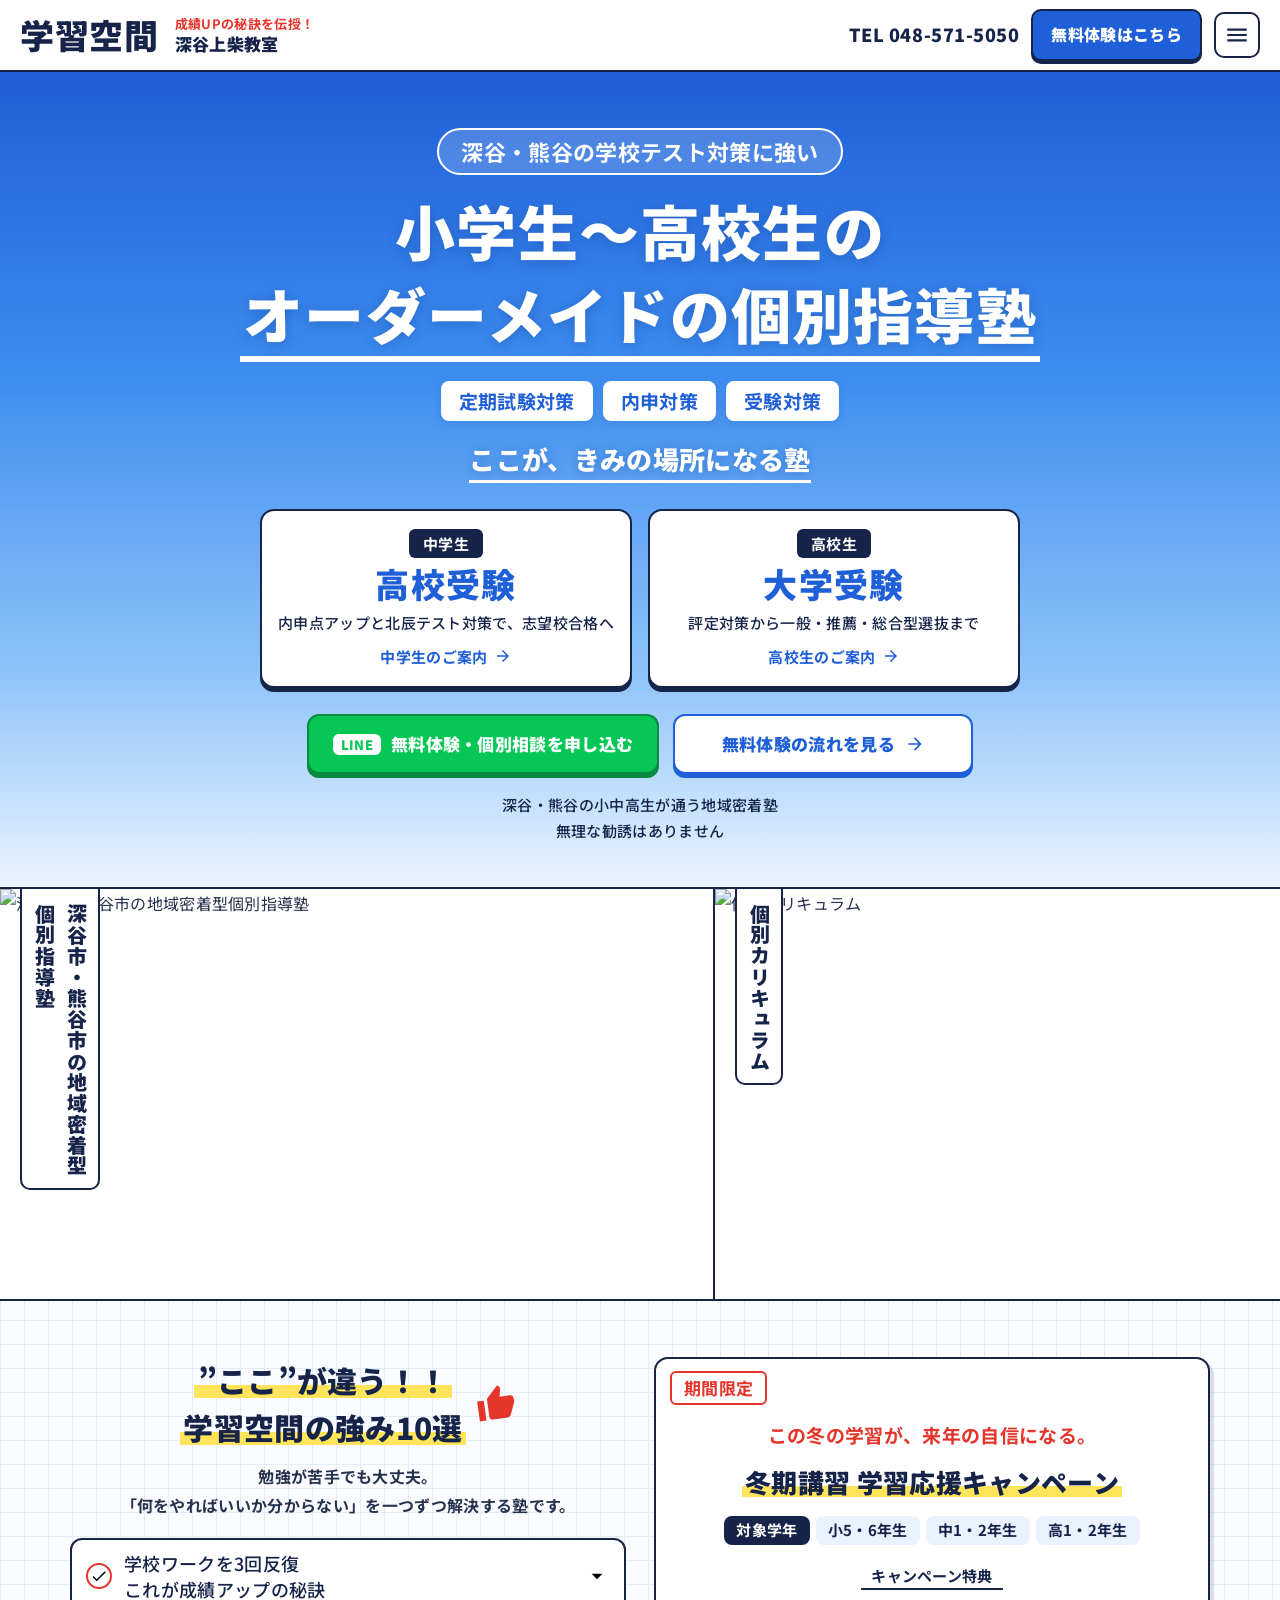
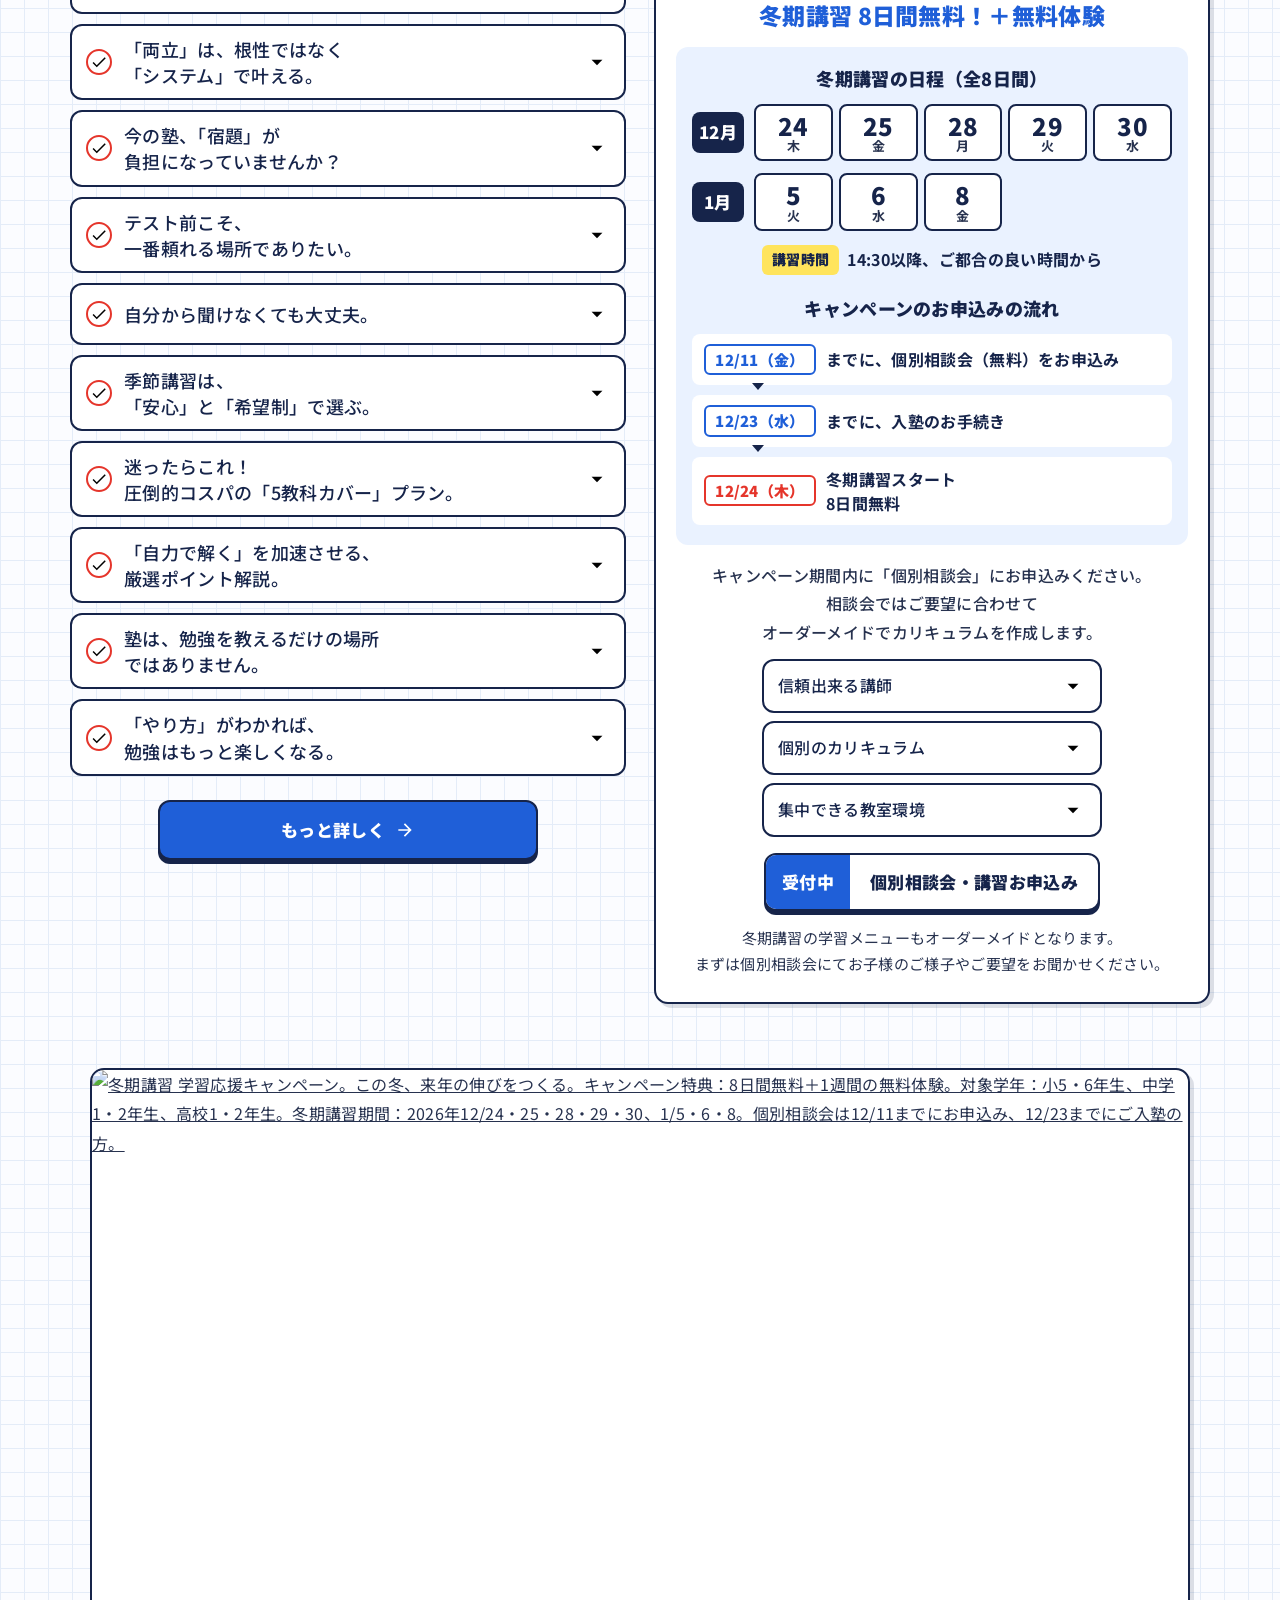
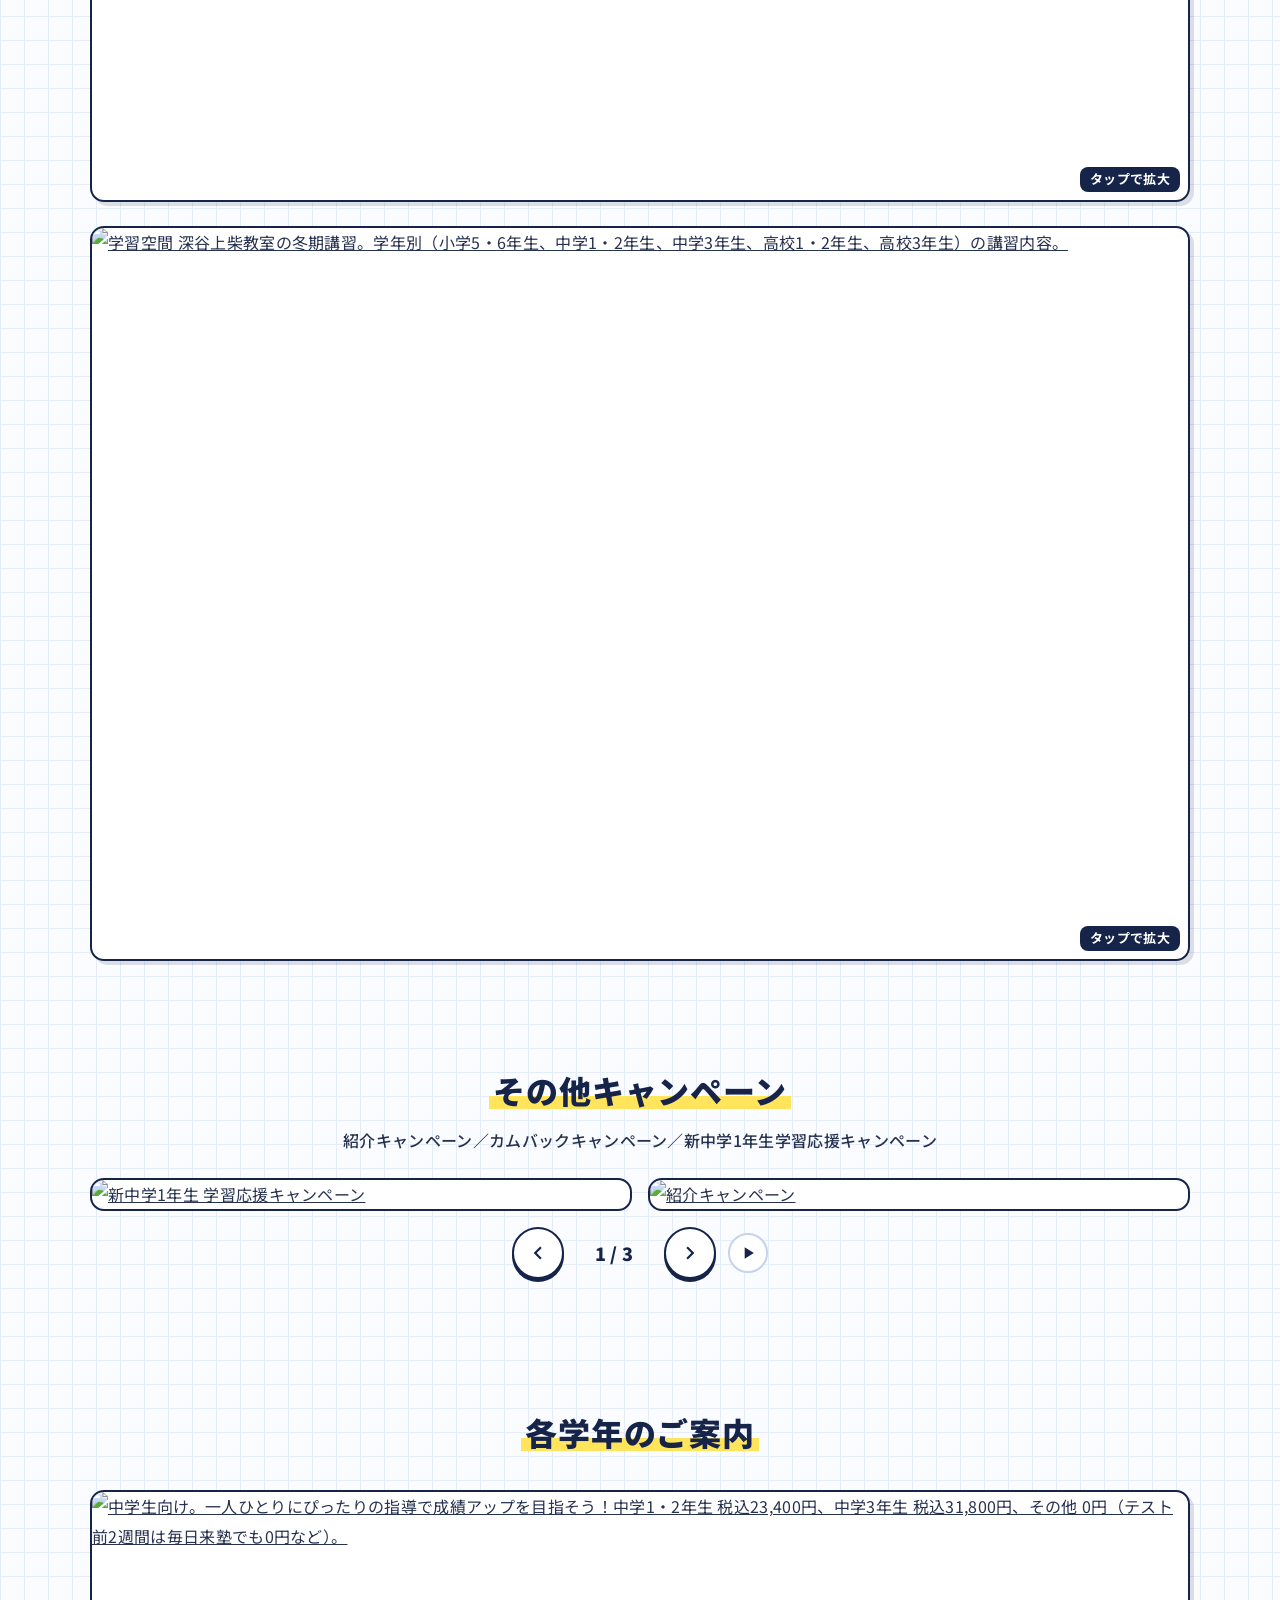
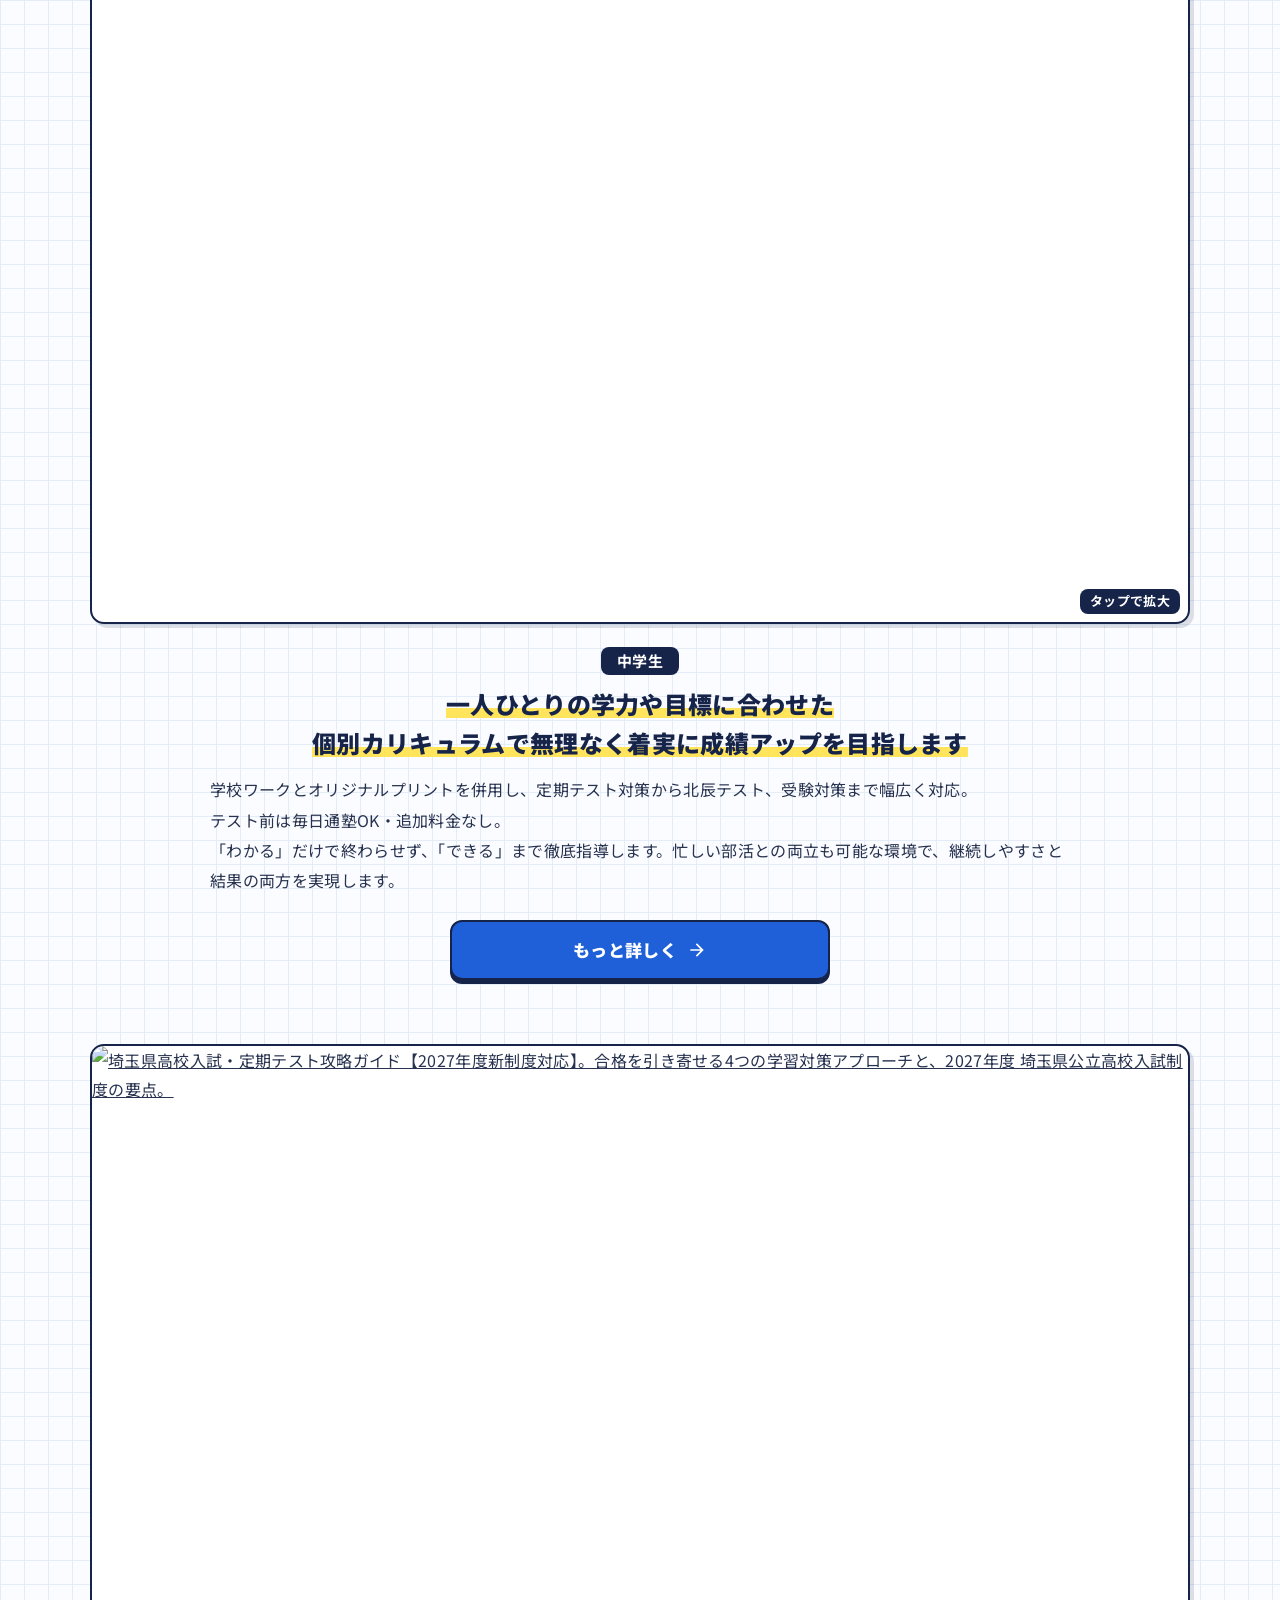
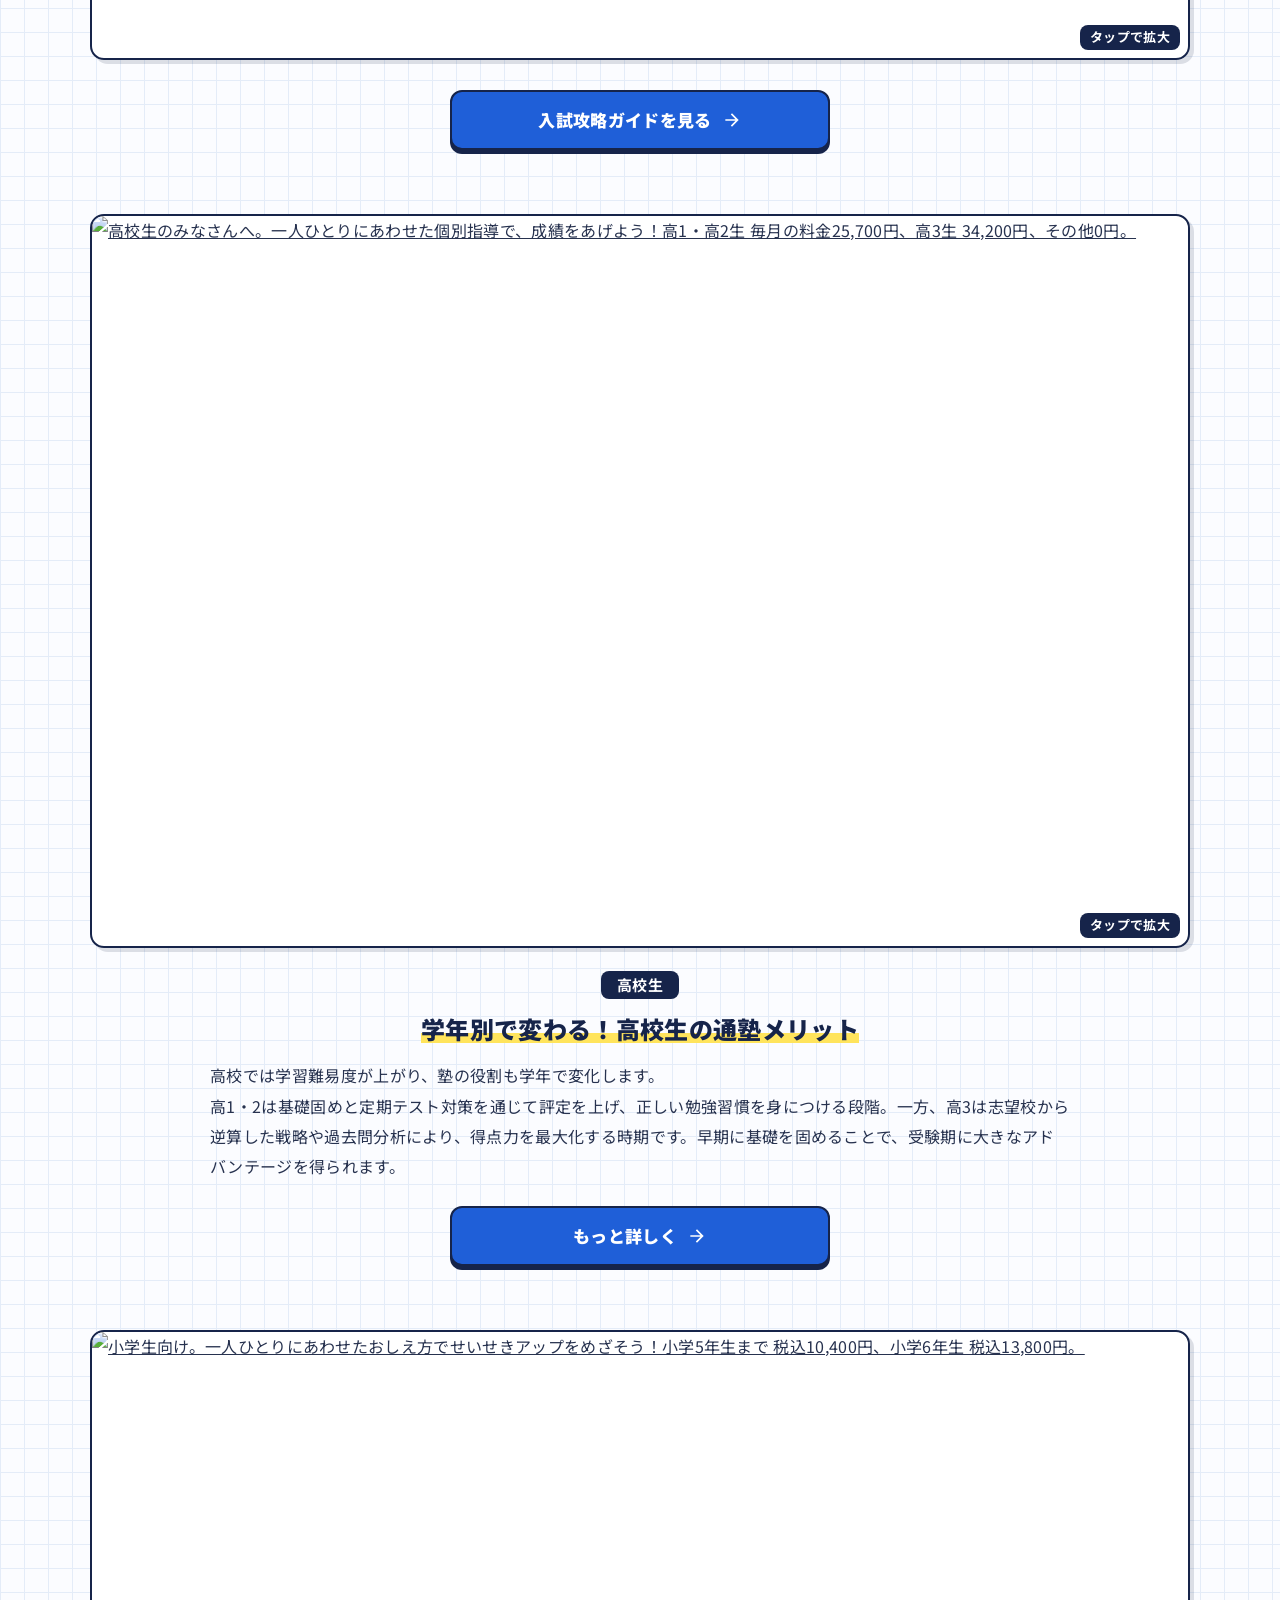
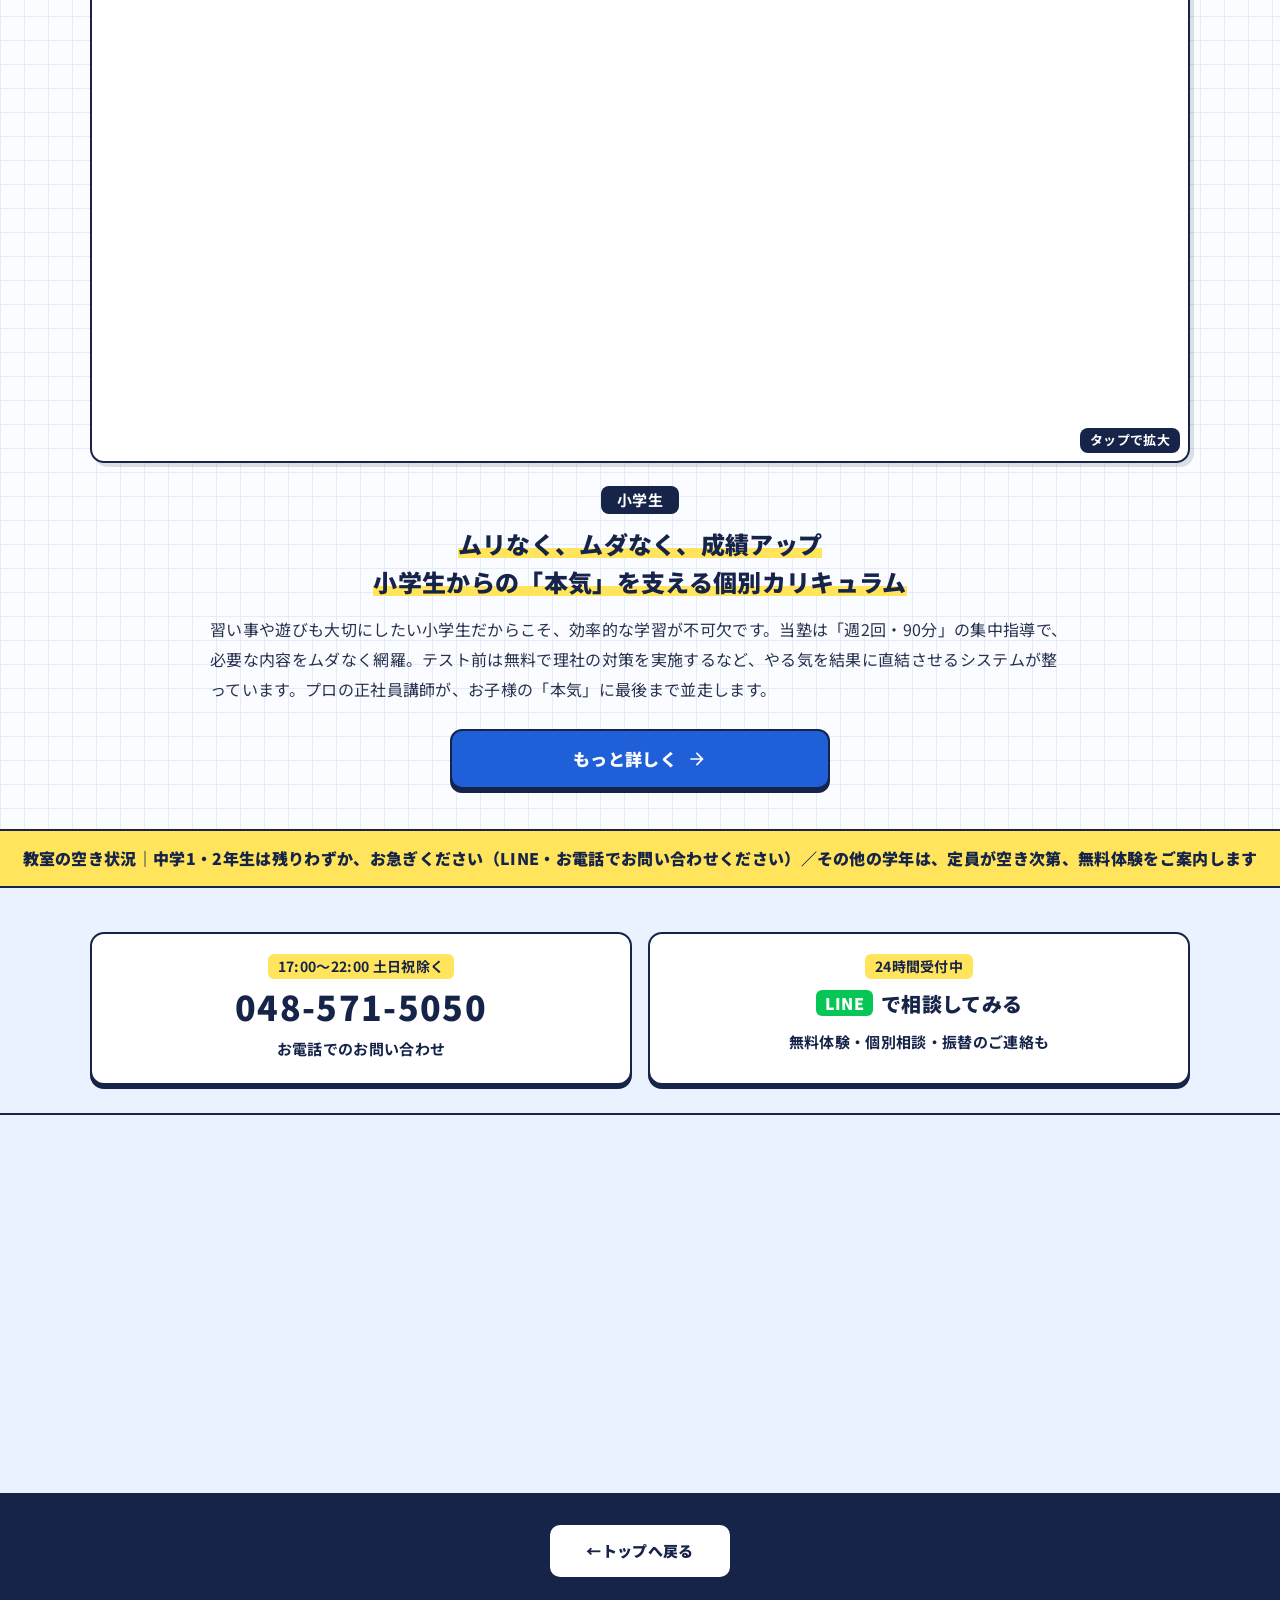
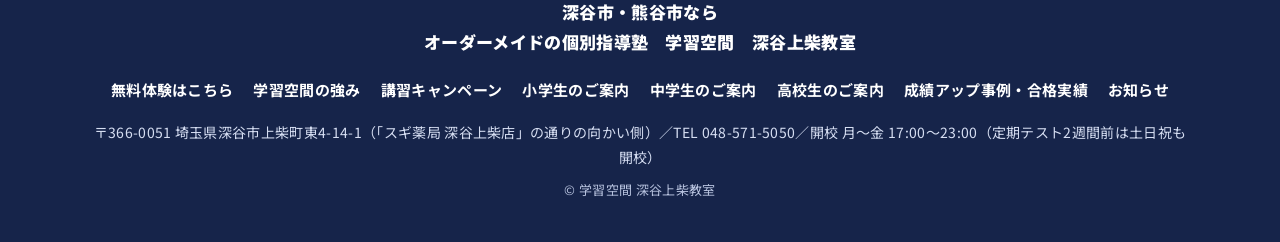
==== commit 78ddbbeb: "トップの見出しを元の文言に戻す Co-Authored-By: Claude Opus 5.5 <noreply@anthropic.com> Claude-Session: https://clau" ====
--- a/index.html
+++ b/index.html
@@ -31,14 +31,15 @@
 <nav class="drawer" id="drawer" aria-label="サイト内メニュー" hidden><a href="index.html">トップ<svg class="icon" viewBox="0 0 24 24" aria-hidden="true"><path d="M8.6 16.6 10 18l6-6-6-6-1.4 1.4 4.6 4.6z"/></svg></a><a href="taiken.html">無料体験はこちら<svg class="icon" viewBox="0 0 24 24" aria-hidden="true"><path d="M8.6 16.6 10 18l6-6-6-6-1.4 1.4 4.6 4.6z"/></svg></a><a href="tsuyomi.html">学習空間の強み<svg class="icon" viewBox="0 0 24 24" aria-hidden="true"><path d="M8.6 16.6 10 18l6-6-6-6-1.4 1.4 4.6 4.6z"/></svg></a><a href="koushu.html">講習キャンペーン<svg class="icon" viewBox="0 0 24 24" aria-hidden="true"><path d="M8.6 16.6 10 18l6-6-6-6-1.4 1.4 4.6 4.6z"/></svg></a><a href="shogaku.html">小学生のご案内<svg class="icon" viewBox="0 0 24 24" aria-hidden="true"><path d="M8.6 16.6 10 18l6-6-6-6-1.4 1.4 4.6 4.6z"/></svg></a><a href="chugaku.html">中学生のご案内<svg class="icon" viewBox="0 0 24 24" aria-hidden="true"><path d="M8.6 16.6 10 18l6-6-6-6-1.4 1.4 4.6 4.6z"/></svg></a><a href="koukou.html">高校生のご案内<svg class="icon" viewBox="0 0 24 24" aria-hidden="true"><path d="M8.6 16.6 10 18l6-6-6-6-1.4 1.4 4.6 4.6z"/></svg></a><a href="jisseki.html">成績アップ事例・合格実績<svg class="icon" viewBox="0 0 24 24" aria-hidden="true"><path d="M8.6 16.6 10 18l6-6-6-6-1.4 1.4 4.6 4.6z"/></svg></a><a href="oshirase.html">お知らせ<svg class="icon" viewBox="0 0 24 24" aria-hidden="true"><path d="M8.6 16.6 10 18l6-6-6-6-1.4 1.4 4.6 4.6z"/></svg></a><a href="taiken.html#avail">教室の空き状況<svg class="icon" viewBox="0 0 24 24" aria-hidden="true"><path d="M8.6 16.6 10 18l6-6-6-6-1.4 1.4 4.6 4.6z"/></svg></a><a href="index.html#access">アクセス<svg class="icon" viewBox="0 0 24 24" aria-hidden="true"><path d="M8.6 16.6 10 18l6-6-6-6-1.4 1.4 4.6 4.6z"/></svg></a><a class="drawer-cta" href="https://line.me/R/oaMessage/@btl5495k" target="_blank" rel="noopener">LINEで無料体験・個別相談</a></nav>
 <main>
 <section class="hero"><div class="container hero__in">
-<h1><span class="h-lead">深谷・熊谷の<wbr>中学生・高校生へ</span><span class="h-main">高校受験・大学受験に<br><span class="mk">強い個別指導塾</span></span></h1>
-<ul class="h-tags"><li>定期テスト・内申対策</li><li>北辰テスト対策</li><li>大学受験対策</li></ul>
+<h1><span class="h-lead">深谷・熊谷の<wbr>学校テスト対策に強い</span><span class="h-main">小学生～高校生の<br><span class="mk">オーダーメイドの<br class="sp">個別指導塾</span></span></h1>
+<ul class="h-tags"><li>定期試験対策</li><li>内申対策</li><li>受験対策</li></ul>
+<p class="h-pen">ここが、きみの場所になる塾</p>
 <div class="h-goal">
 <a class="hg" href="chugaku.html"><span class="hg-k">中学生</span><span class="hg-t">高校受験</span><span class="hg-d">内申点アップと北辰テスト対策で、志望校合格へ</span><span class="hg-m">中学生のご案内<svg class="icon" viewBox="0 0 24 24" aria-hidden="true"><path d="M12 4l-1.4 1.4L16.2 11H4v2h12.2l-5.6 5.6L12 20l8-8z"/></svg></span></a>
 <a class="hg" href="koukou.html"><span class="hg-k">高校生</span><span class="hg-t">大学受験</span><span class="hg-d">評定対策から一般・推薦・総合型選抜まで</span><span class="hg-m">高校生のご案内<svg class="icon" viewBox="0 0 24 24" aria-hidden="true"><path d="M12 4l-1.4 1.4L16.2 11H4v2h12.2l-5.6 5.6L12 20l8-8z"/></svg></span></a>
 </div>
 <div class="h-cta"><a class="btn-line" href="https://line.me/R/oaMessage/@btl5495k" target="_blank" rel="noopener"><span class="lg">LINE</span>無料体験・個別相談を申し込む</a><a class="btn-ghost" href="taiken.html">無料体験の流れを見る<svg class="icon" viewBox="0 0 24 24" aria-hidden="true"><path d="M12 4l-1.4 1.4L16.2 11H4v2h12.2l-5.6 5.6L12 20l8-8z"/></svg></a></div>
-<p class="h-note">小学生のコースもあります<br>無理な勧誘はありません</p>
+<p class="h-note">深谷・熊谷の小中高生が通う地域密着塾<br>無理な勧誘はありません</p>
 </div></section>
 <section class="hero-slider" data-slider data-auto aria-label="教室の紹介"><div class="hs-track"><figure class="hs-slide"><img src="https://storage.googleapis.com/studio-design-asset-files/projects/BVqXll2zqR/s-2000x1414_v-frms_webp_1414f60f-465c-4345-9d1b-4742f461dfd1_middle.webp" width="2000" height="1414" alt="深谷市・熊谷市の地域密着型個別指導塾" fetchpriority="high"><figcaption class="hs-cap">深谷市・熊谷市の地域密着型<br>個別指導塾</figcaption></figure><figure class="hs-slide"><img src="https://storage.googleapis.com/studio-design-asset-files/projects/BVqXll2zqR/s-1706x960_v-fms_webp_c9625dd5-5bbc-49b9-bda2-01419c31f7d5_middle.webp" width="1706" height="960" alt="個別カリキュラム" fetchpriority="high"><figcaption class="hs-cap">個別カリキュラム</figcaption></figure><figure class="hs-slide"><img src="https://storage.googleapis.com/studio-design-asset-files/projects/BVqXll2zqR/s-1536x1024_v-fms_webp_d52dc974-98db-4872-bbad-3f452d640533_middle.webp" width="1536" height="1024" alt="勉強と部活の両立を目指す塾" loading="lazy" decoding="async"><figcaption class="hs-cap">勉強と部活の両立を<br>目指す塾</figcaption></figure><figure class="hs-slide"><img src="https://storage.googleapis.com/studio-design-asset-files/projects/BVqXll2zqR/s-2000x1414_v-frms_webp_e7329057-bc19-43ee-809d-7529c24b85cd_middle.webp" width="2000" height="1414" alt="三年後、十年後も君たちの幸せを" loading="lazy" decoding="async"><figcaption class="hs-cap">三年後、十年後も<br>君たちの幸せを</figcaption></figure></div></section>
 <section class="duo"><div class="card-strength">
--- a/assets/style.css
+++ b/assets/style.css
@@ -510,3 +510,8 @@
   .h-main{font-size:33px}
 }
 @media (max-width:370px){.hg-t{font-size:22px}.h-main{font-size:28px}}
+
+/* 2026-11 トップの文言を元に戻す */
+.h-pen{display:inline-block !important;color:#fff;font-size:26px;font-weight:900;border-bottom:3px solid #fff;padding-bottom:2px;margin-top:20px}
+@media (max-width:840px){.h-pen{font-size:21px}.h-main{font-size:35px}}
+@media (max-width:370px){.h-pen{font-size:18px}.h-main{font-size:30px}}
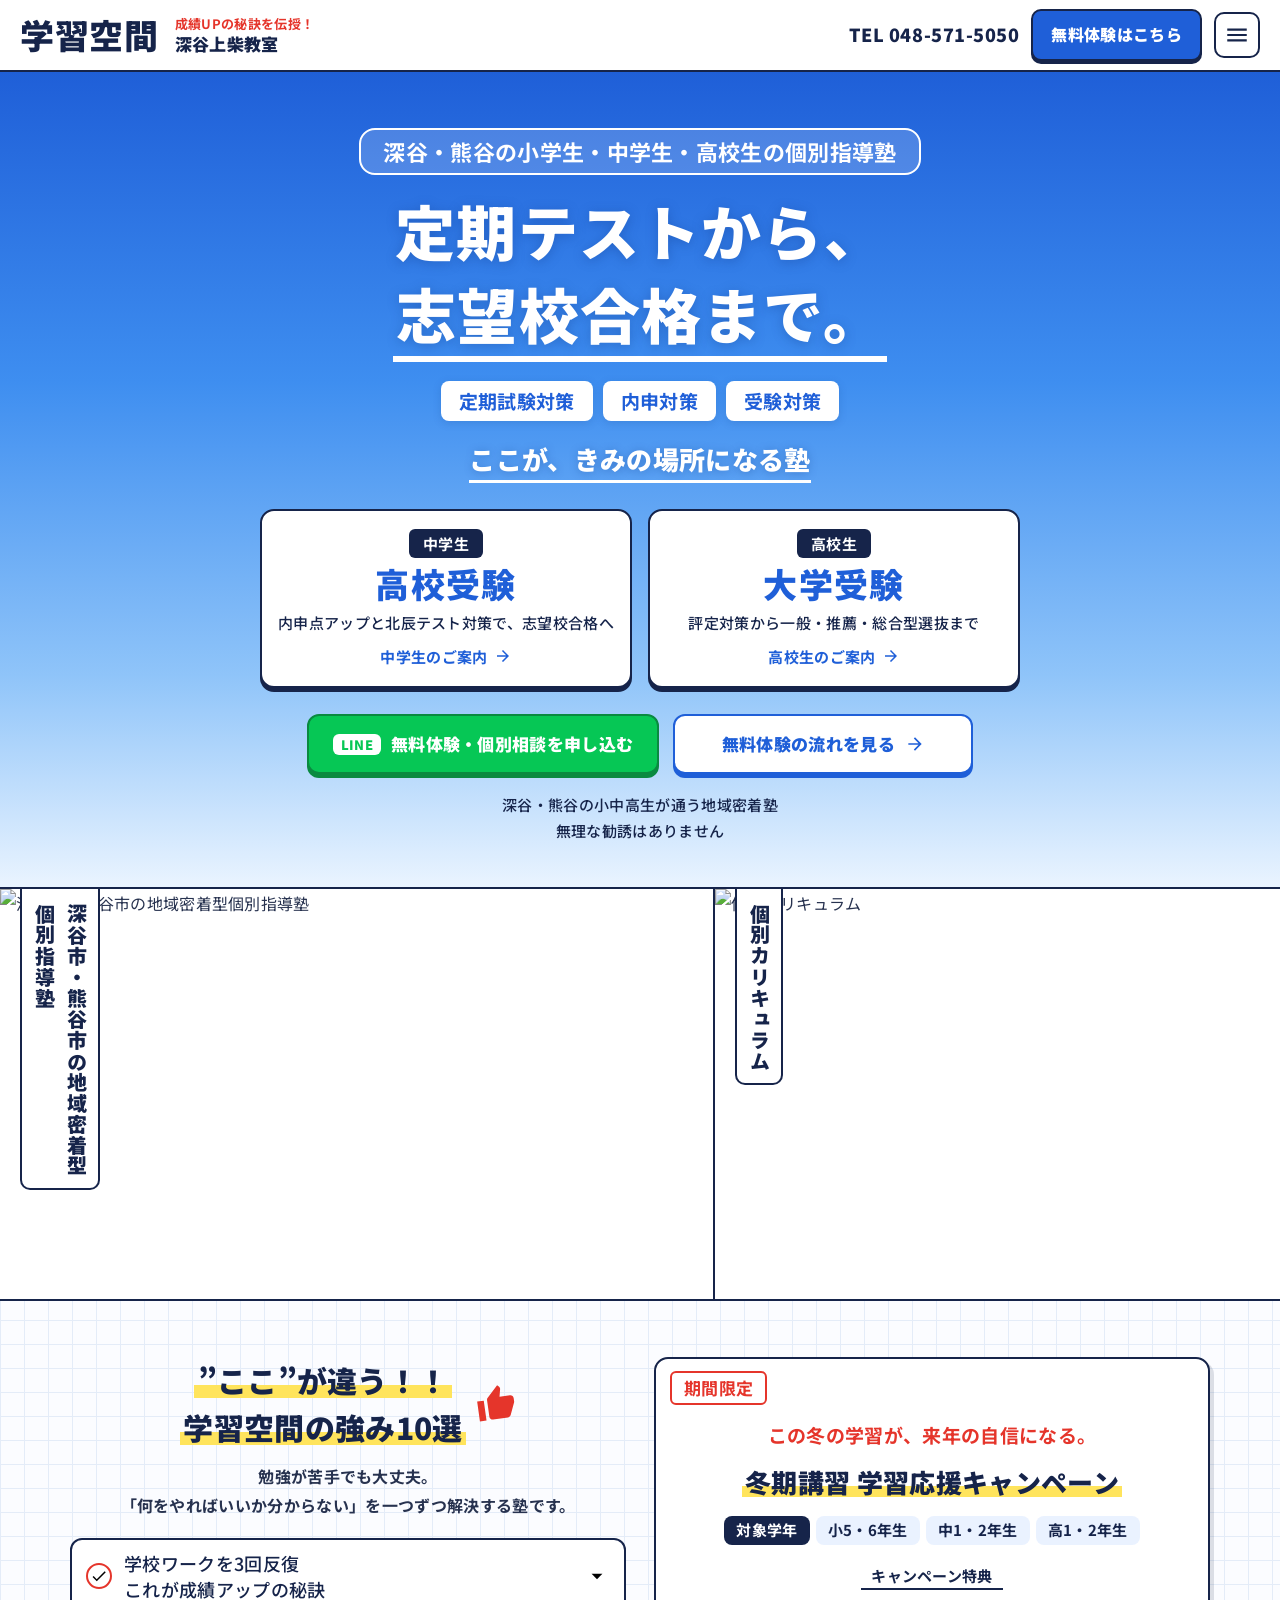
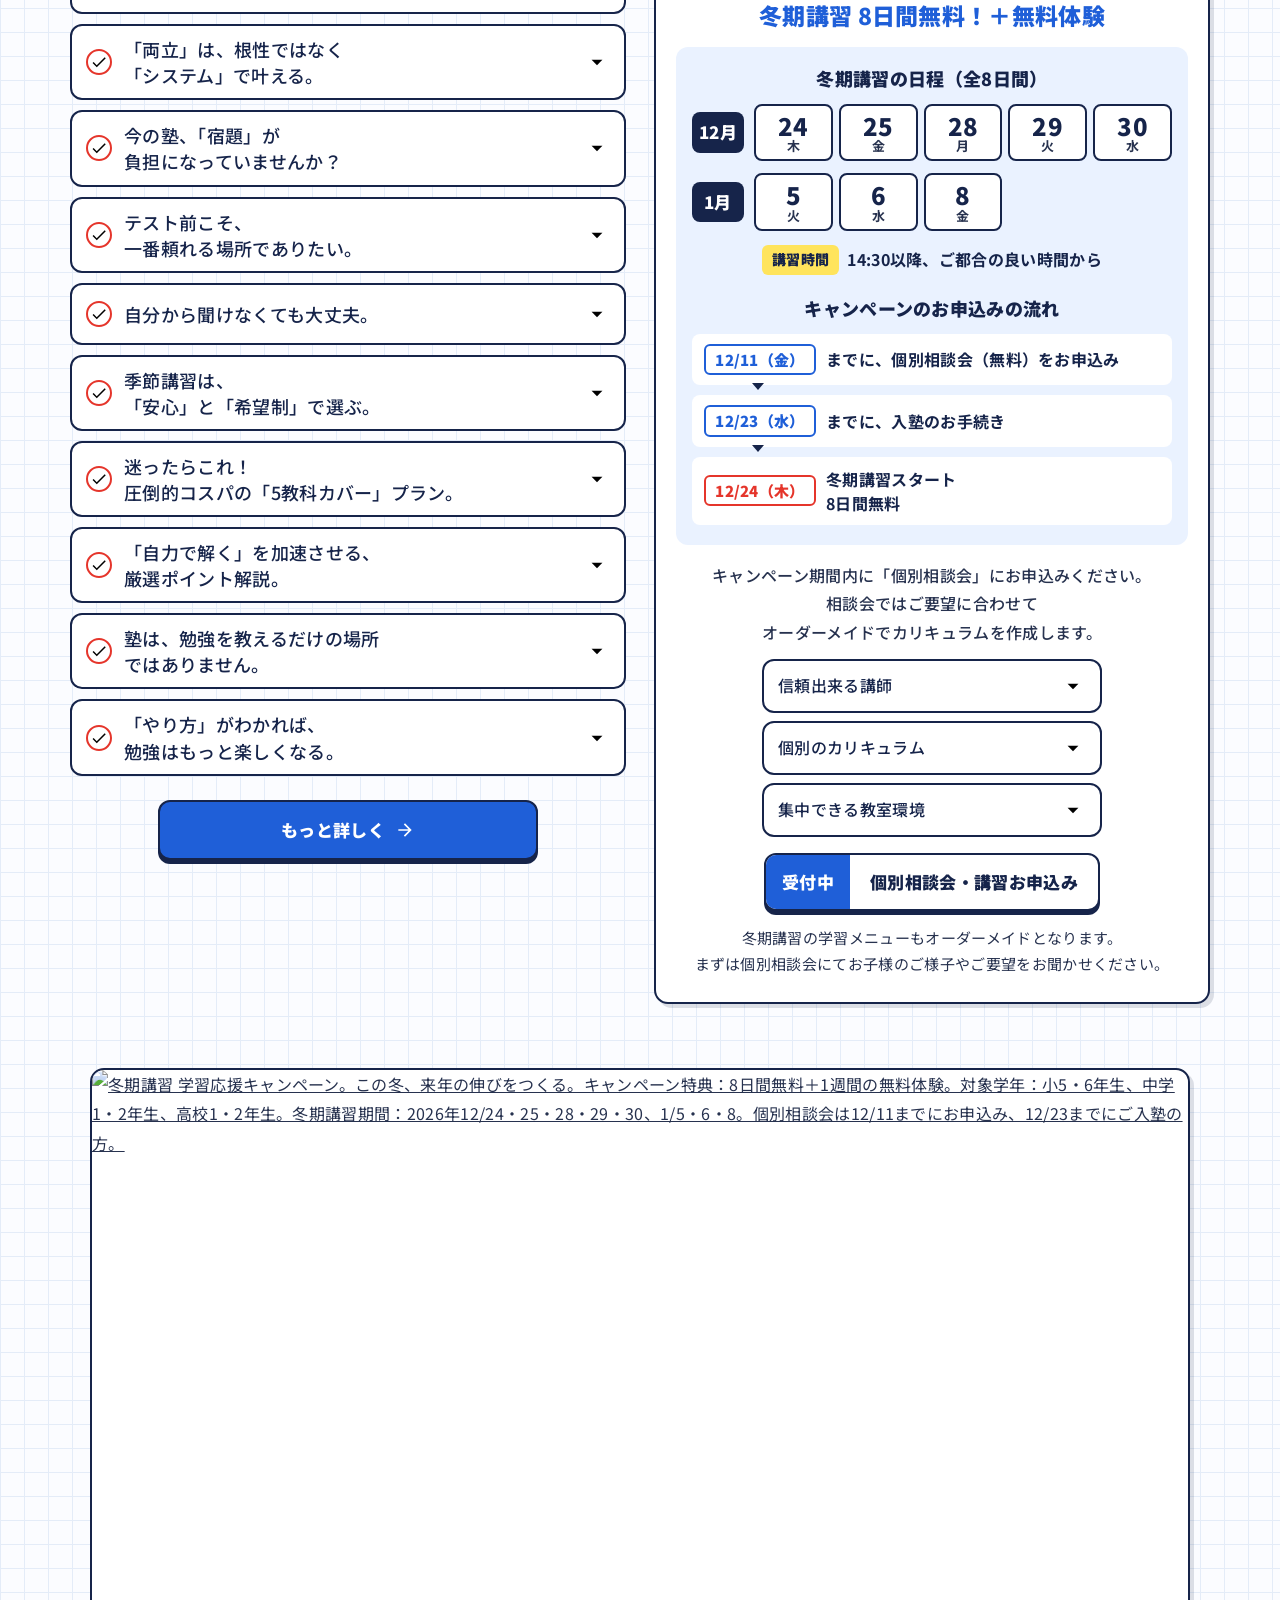
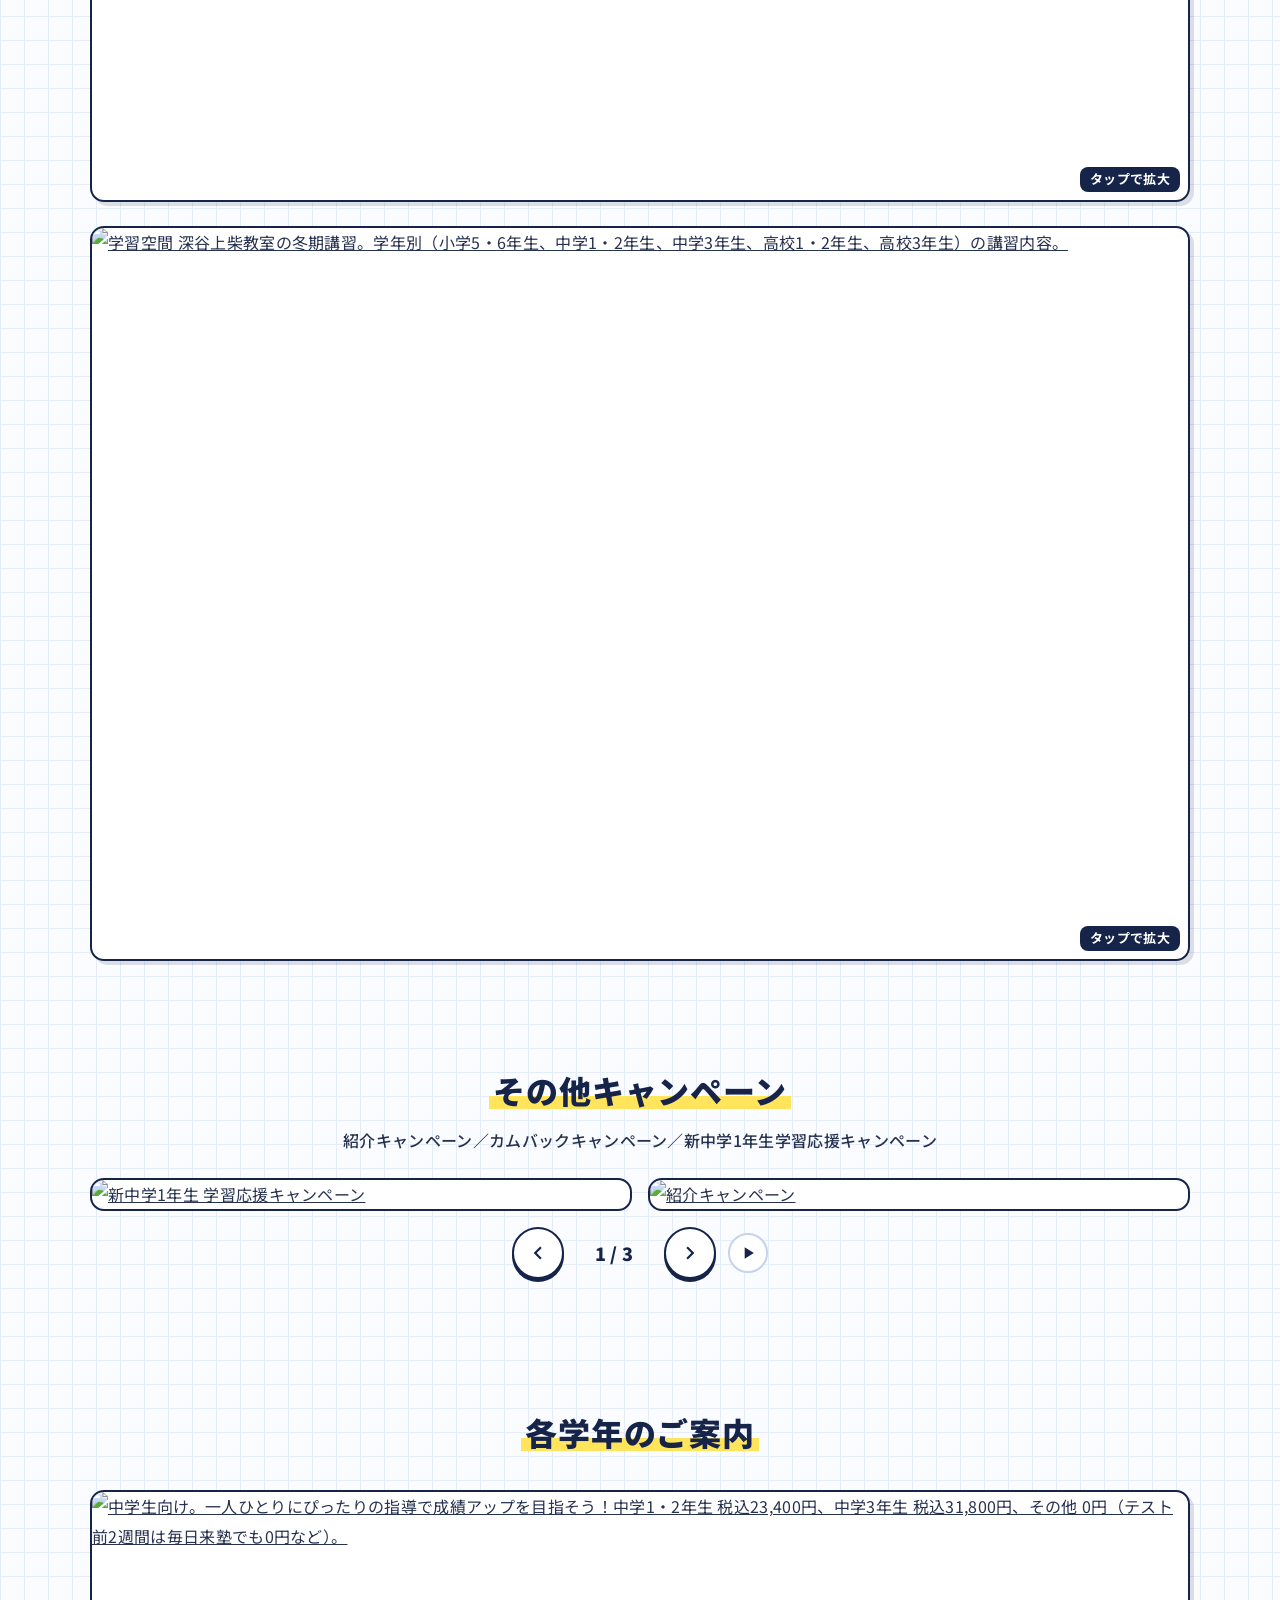
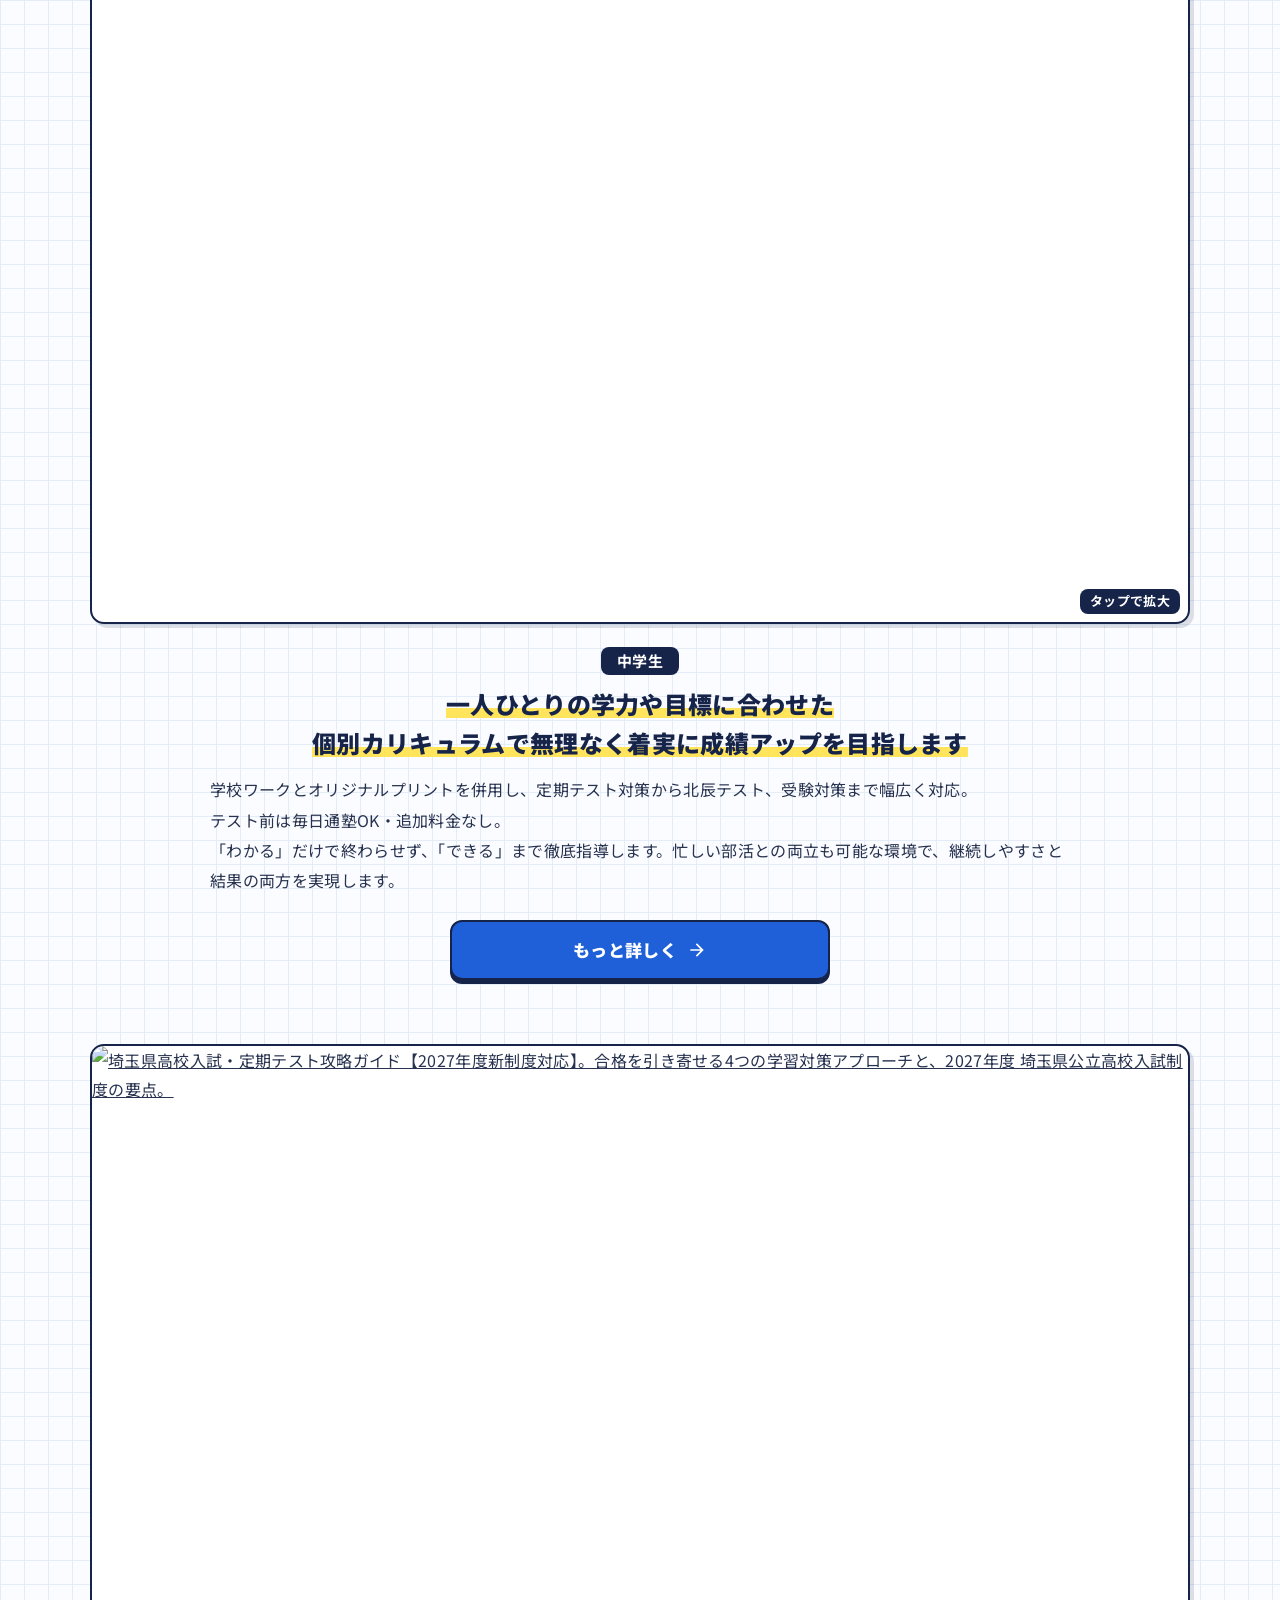
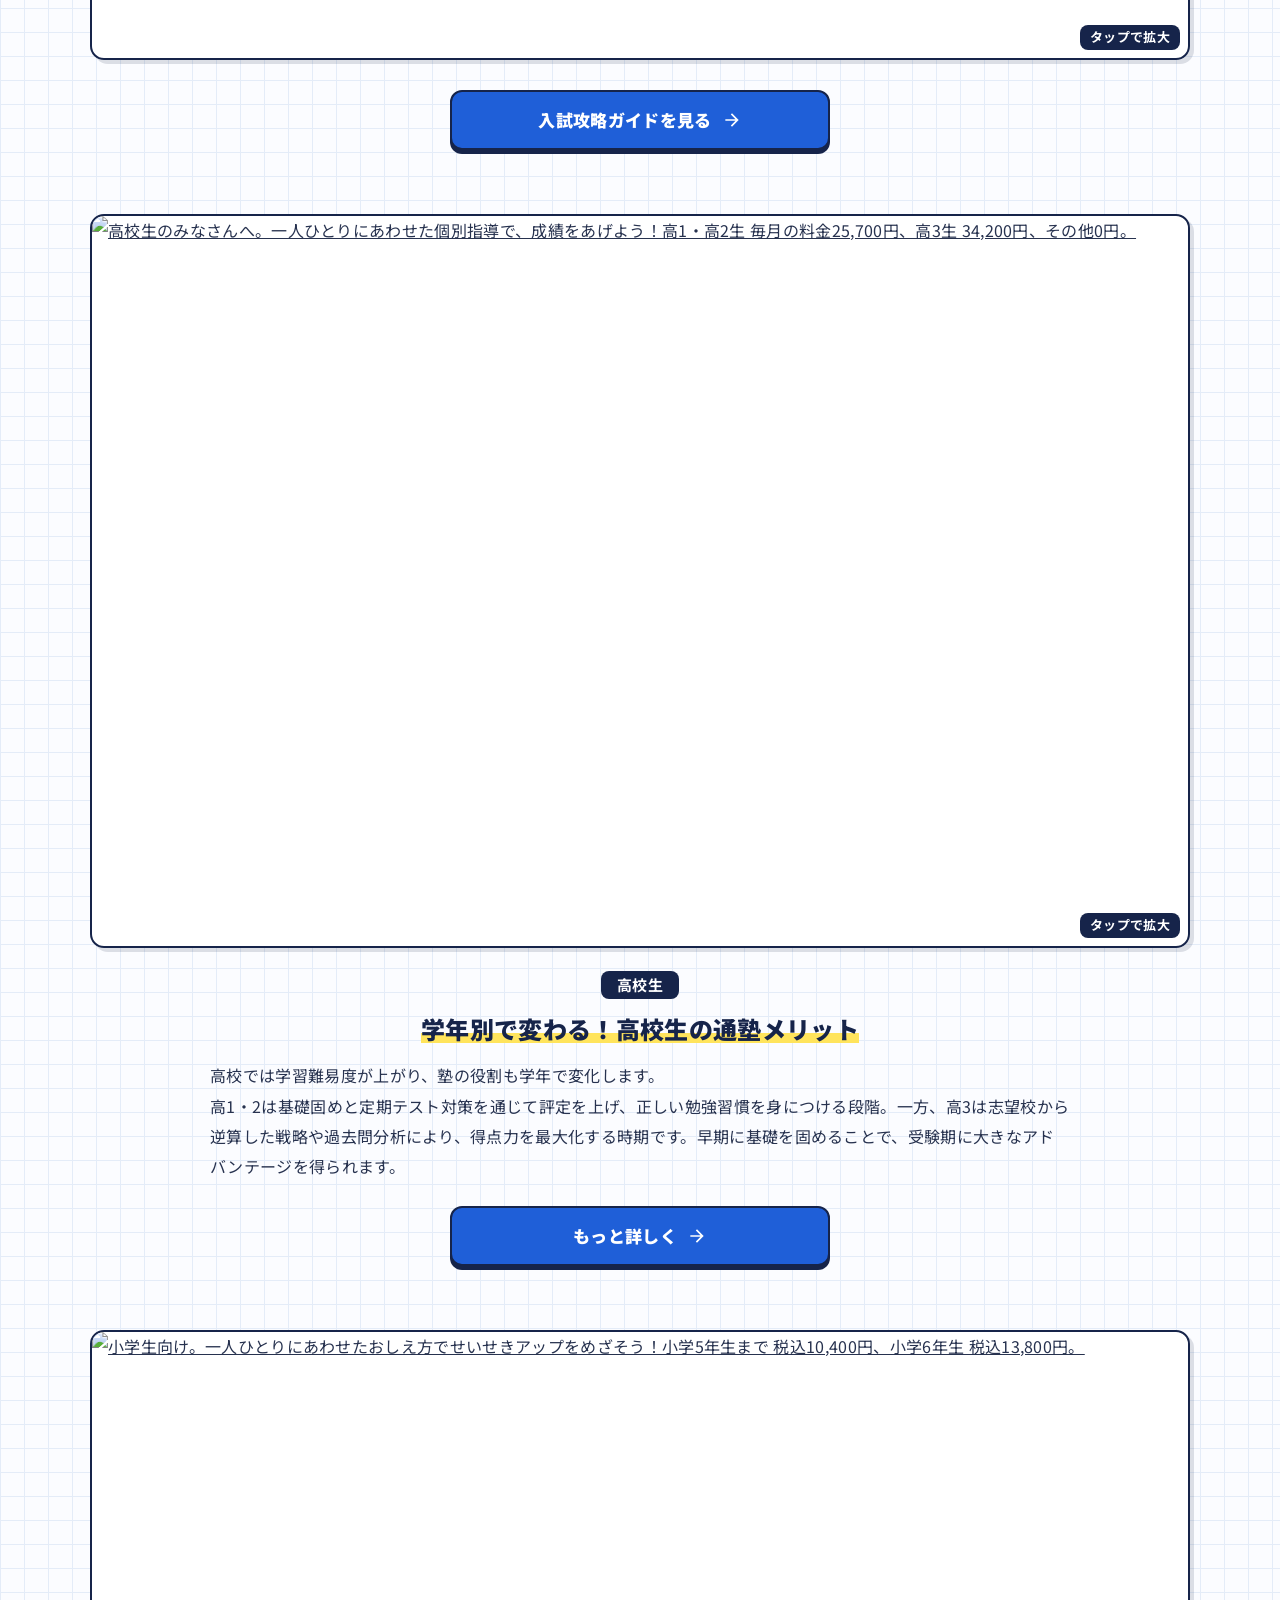
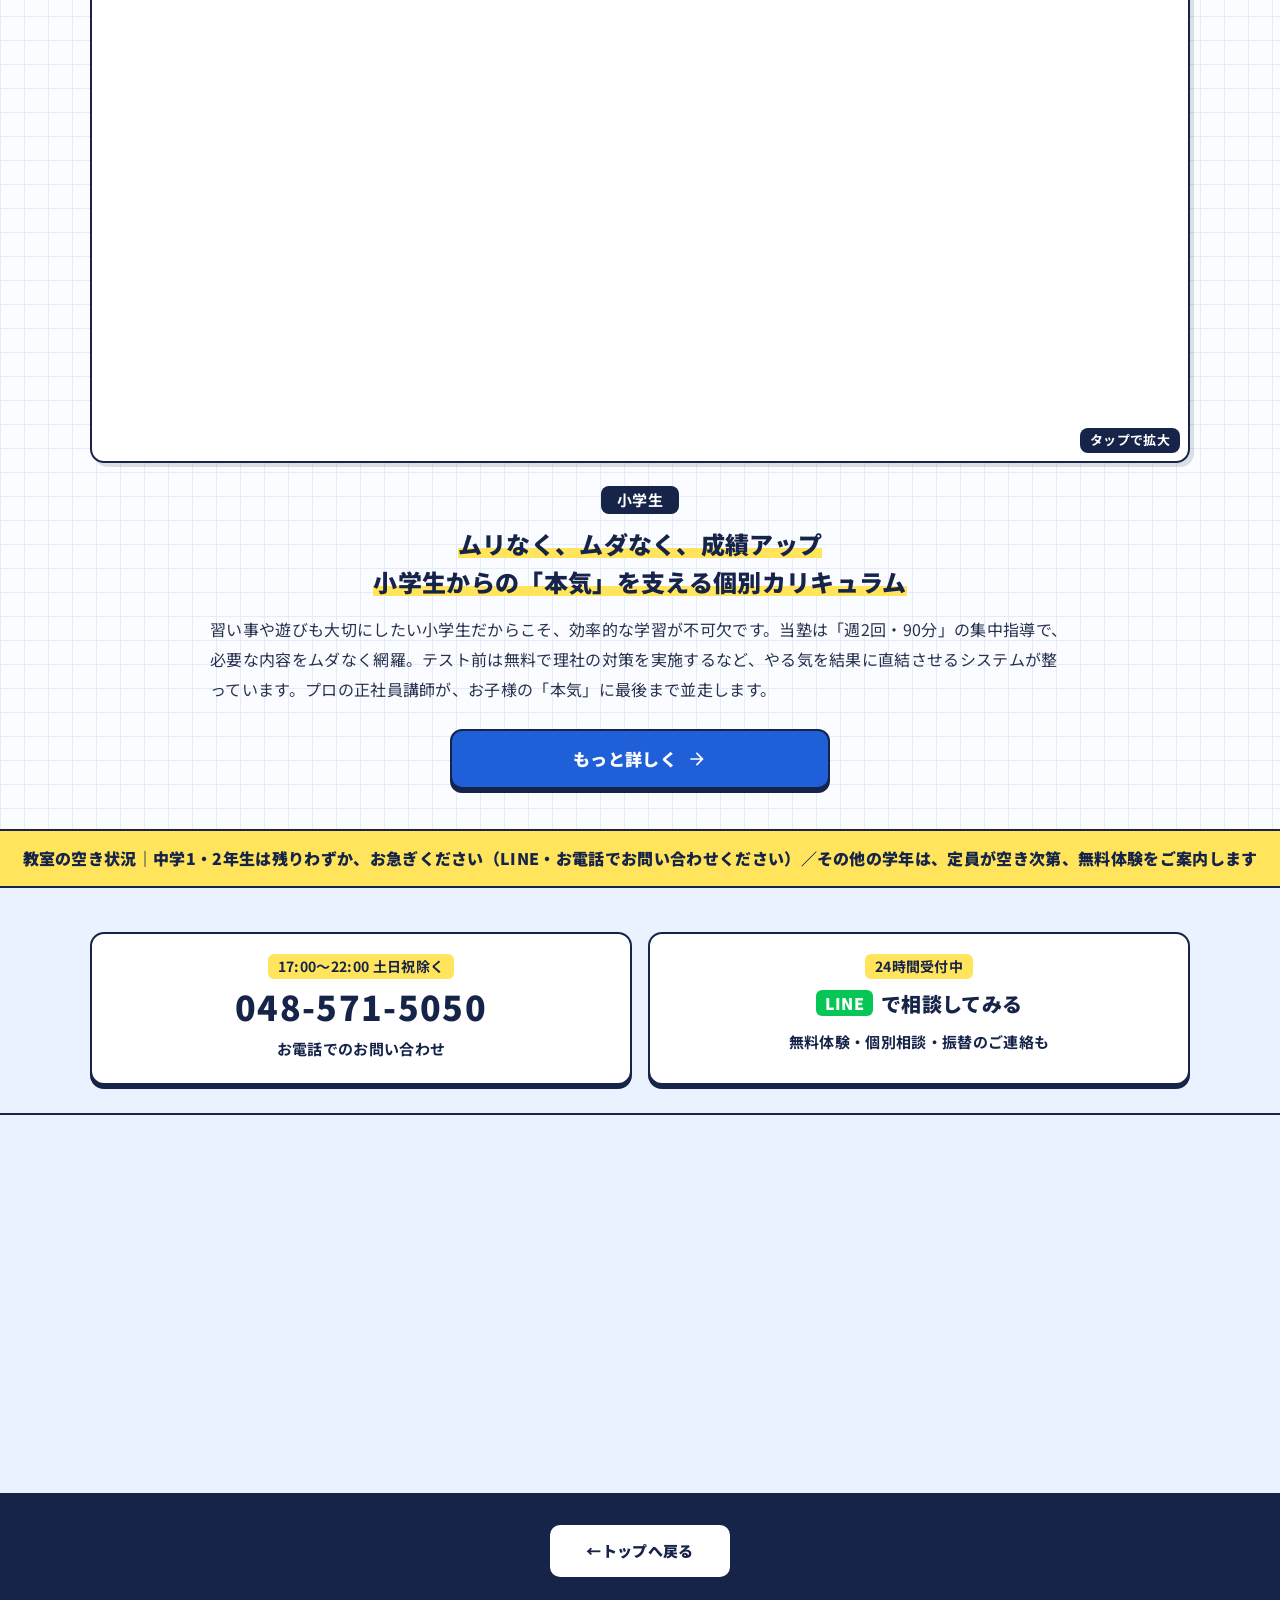
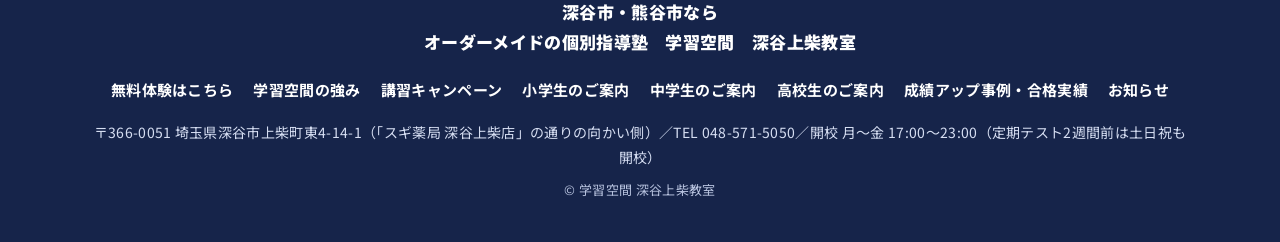
==== commit f4a0d72c: "トップの見出しを「定期テストから、志望校合格まで。」に変更 Co-Authored-By: Claude Fable 5.2 <noreply@anthropic.com> Claude-Sessio" ====
--- a/index.html
+++ b/index.html
@@ -31,7 +31,7 @@
 <nav class="drawer" id="drawer" aria-label="サイト内メニュー" hidden><a href="index.html">トップ<svg class="icon" viewBox="0 0 24 24" aria-hidden="true"><path d="M8.6 16.6 10 18l6-6-6-6-1.4 1.4 4.6 4.6z"/></svg></a><a href="taiken.html">無料体験はこちら<svg class="icon" viewBox="0 0 24 24" aria-hidden="true"><path d="M8.6 16.6 10 18l6-6-6-6-1.4 1.4 4.6 4.6z"/></svg></a><a href="tsuyomi.html">学習空間の強み<svg class="icon" viewBox="0 0 24 24" aria-hidden="true"><path d="M8.6 16.6 10 18l6-6-6-6-1.4 1.4 4.6 4.6z"/></svg></a><a href="koushu.html">講習キャンペーン<svg class="icon" viewBox="0 0 24 24" aria-hidden="true"><path d="M8.6 16.6 10 18l6-6-6-6-1.4 1.4 4.6 4.6z"/></svg></a><a href="shogaku.html">小学生のご案内<svg class="icon" viewBox="0 0 24 24" aria-hidden="true"><path d="M8.6 16.6 10 18l6-6-6-6-1.4 1.4 4.6 4.6z"/></svg></a><a href="chugaku.html">中学生のご案内<svg class="icon" viewBox="0 0 24 24" aria-hidden="true"><path d="M8.6 16.6 10 18l6-6-6-6-1.4 1.4 4.6 4.6z"/></svg></a><a href="koukou.html">高校生のご案内<svg class="icon" viewBox="0 0 24 24" aria-hidden="true"><path d="M8.6 16.6 10 18l6-6-6-6-1.4 1.4 4.6 4.6z"/></svg></a><a href="jisseki.html">成績アップ事例・合格実績<svg class="icon" viewBox="0 0 24 24" aria-hidden="true"><path d="M8.6 16.6 10 18l6-6-6-6-1.4 1.4 4.6 4.6z"/></svg></a><a href="oshirase.html">お知らせ<svg class="icon" viewBox="0 0 24 24" aria-hidden="true"><path d="M8.6 16.6 10 18l6-6-6-6-1.4 1.4 4.6 4.6z"/></svg></a><a href="taiken.html#avail">教室の空き状況<svg class="icon" viewBox="0 0 24 24" aria-hidden="true"><path d="M8.6 16.6 10 18l6-6-6-6-1.4 1.4 4.6 4.6z"/></svg></a><a href="index.html#access">アクセス<svg class="icon" viewBox="0 0 24 24" aria-hidden="true"><path d="M8.6 16.6 10 18l6-6-6-6-1.4 1.4 4.6 4.6z"/></svg></a><a class="drawer-cta" href="https://line.me/R/oaMessage/@btl5495k" target="_blank" rel="noopener">LINEで無料体験・個別相談</a></nav>
 <main>
 <section class="hero"><div class="container hero__in">
-<h1><span class="h-lead">深谷・熊谷の<wbr>学校テスト対策に強い</span><span class="h-main">小学生～高校生の<br><span class="mk">オーダーメイドの<br class="sp">個別指導塾</span></span></h1>
+<h1><span class="h-lead">深谷・熊谷の<wbr>小学生・中学生・高校生の<wbr>個別指導塾</span><span class="h-main">定期テストから、<br><span class="mk">志望校合格まで。</span></span></h1>
 <ul class="h-tags"><li>定期試験対策</li><li>内申対策</li><li>受験対策</li></ul>
 <p class="h-pen">ここが、きみの場所になる塾</p>
 <div class="h-goal">
--- a/assets/style.css
+++ b/assets/style.css
@@ -515,3 +515,6 @@
 .h-pen{display:inline-block !important;color:#fff;font-size:26px;font-weight:900;border-bottom:3px solid #fff;padding-bottom:2px;margin-top:20px}
 @media (max-width:840px){.h-pen{font-size:21px}.h-main{font-size:35px}}
 @media (max-width:370px){.h-pen{font-size:18px}.h-main{font-size:30px}}
+
+.h-lead{word-break:keep-all;overflow-wrap:anywhere;border-radius:16px}
+@media (max-width:840px){.h-lead{font-size:15px}}
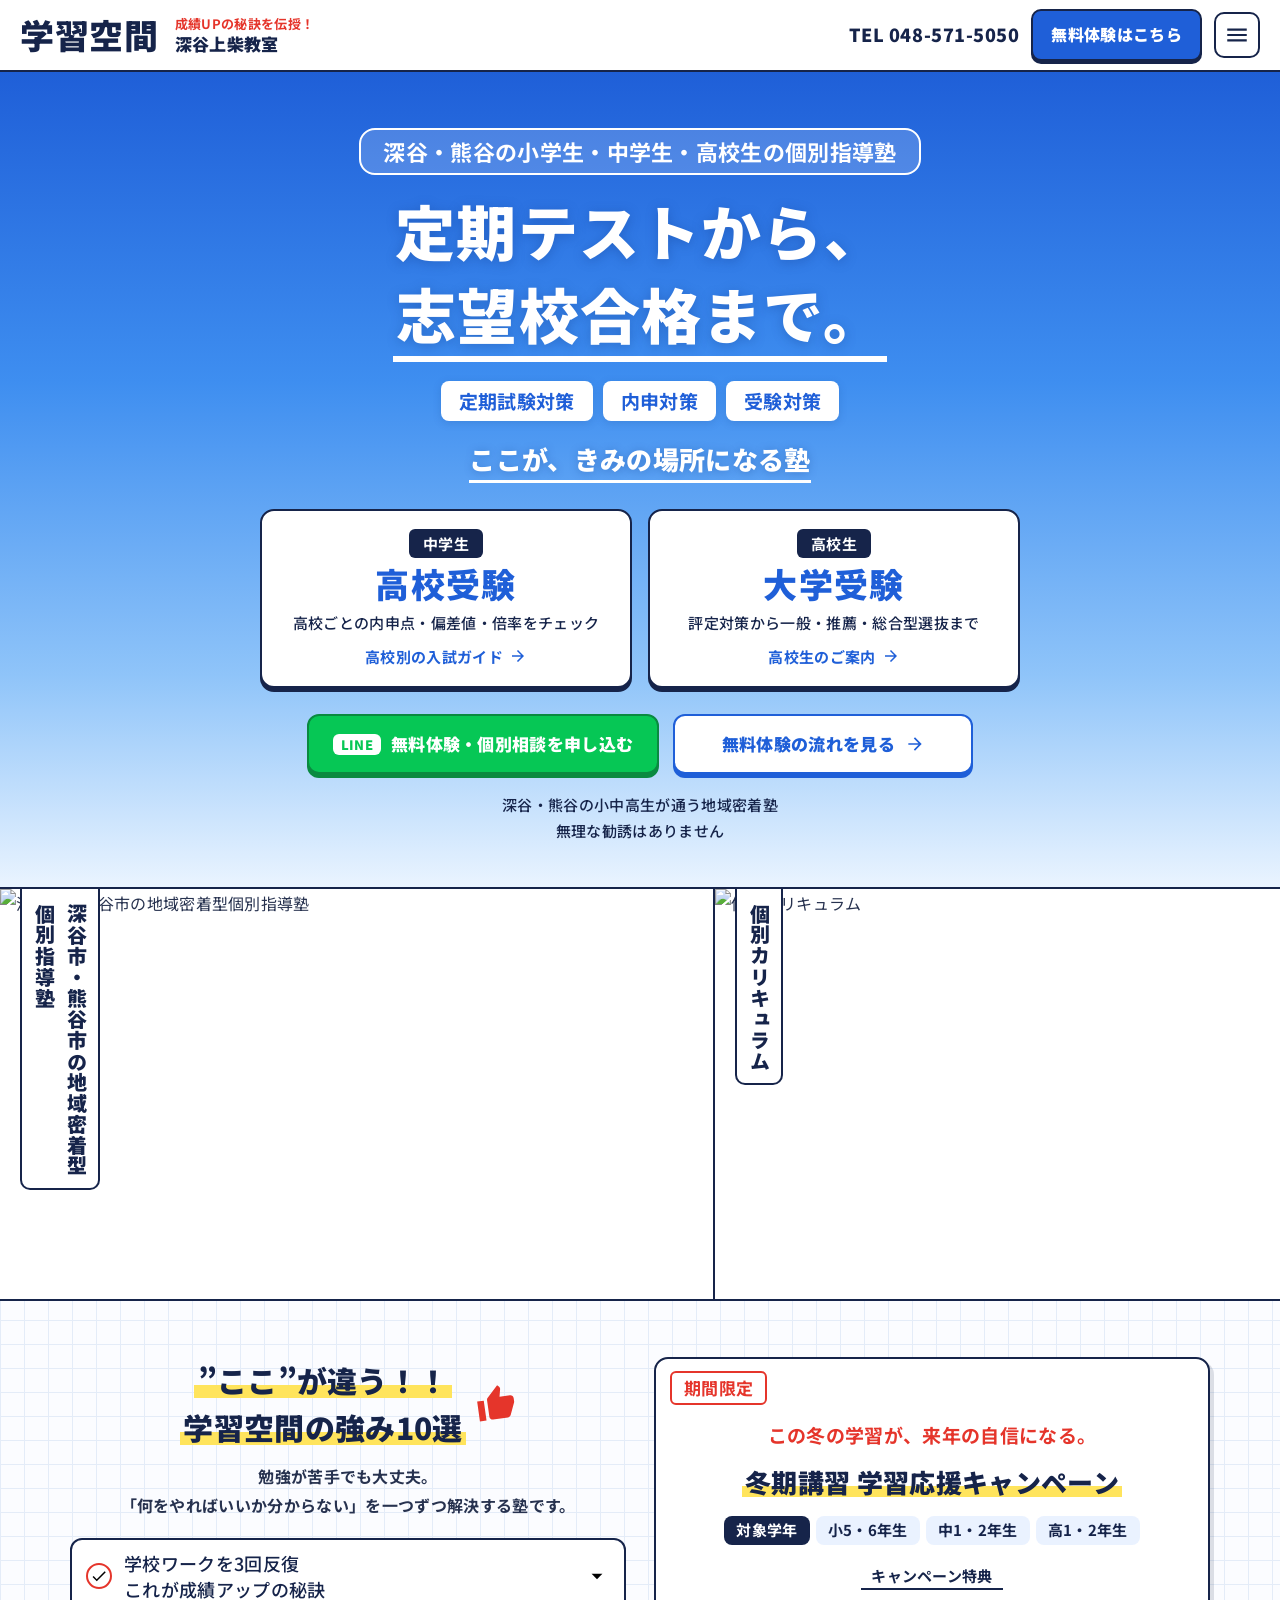
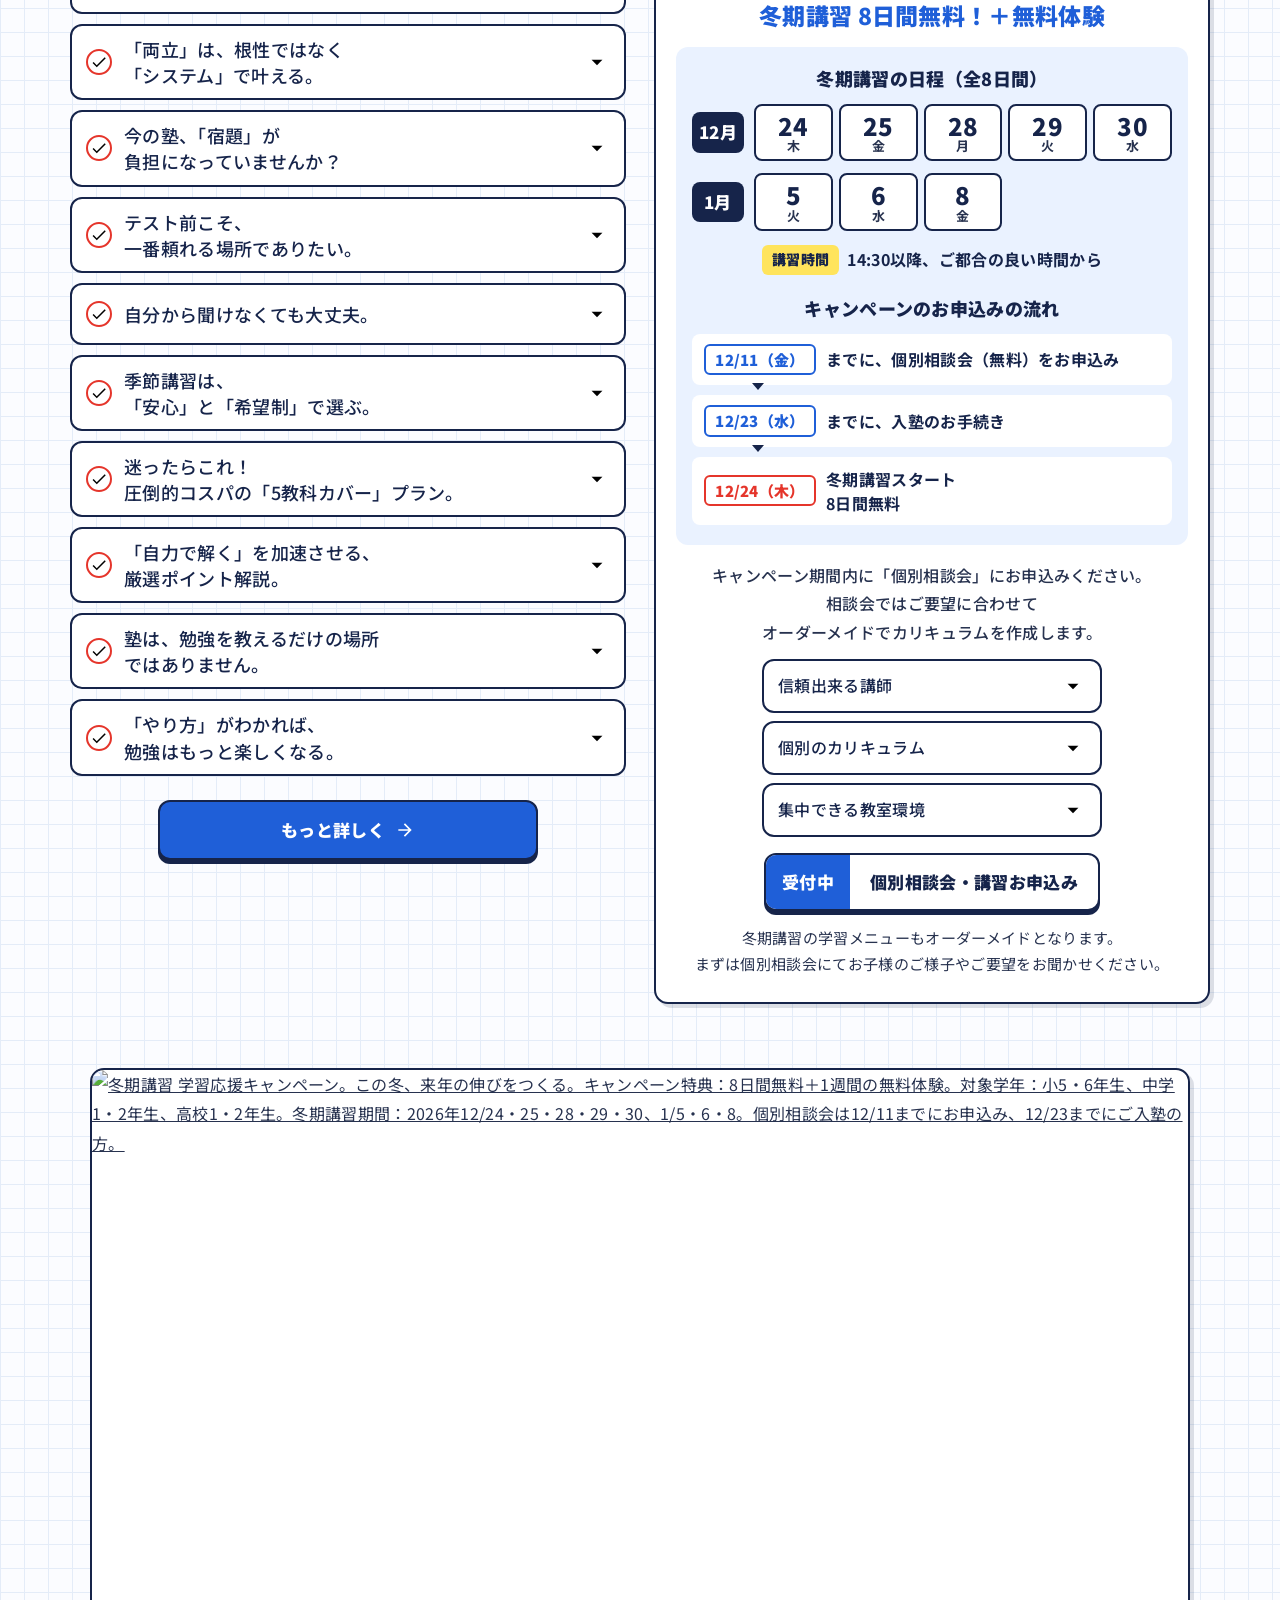
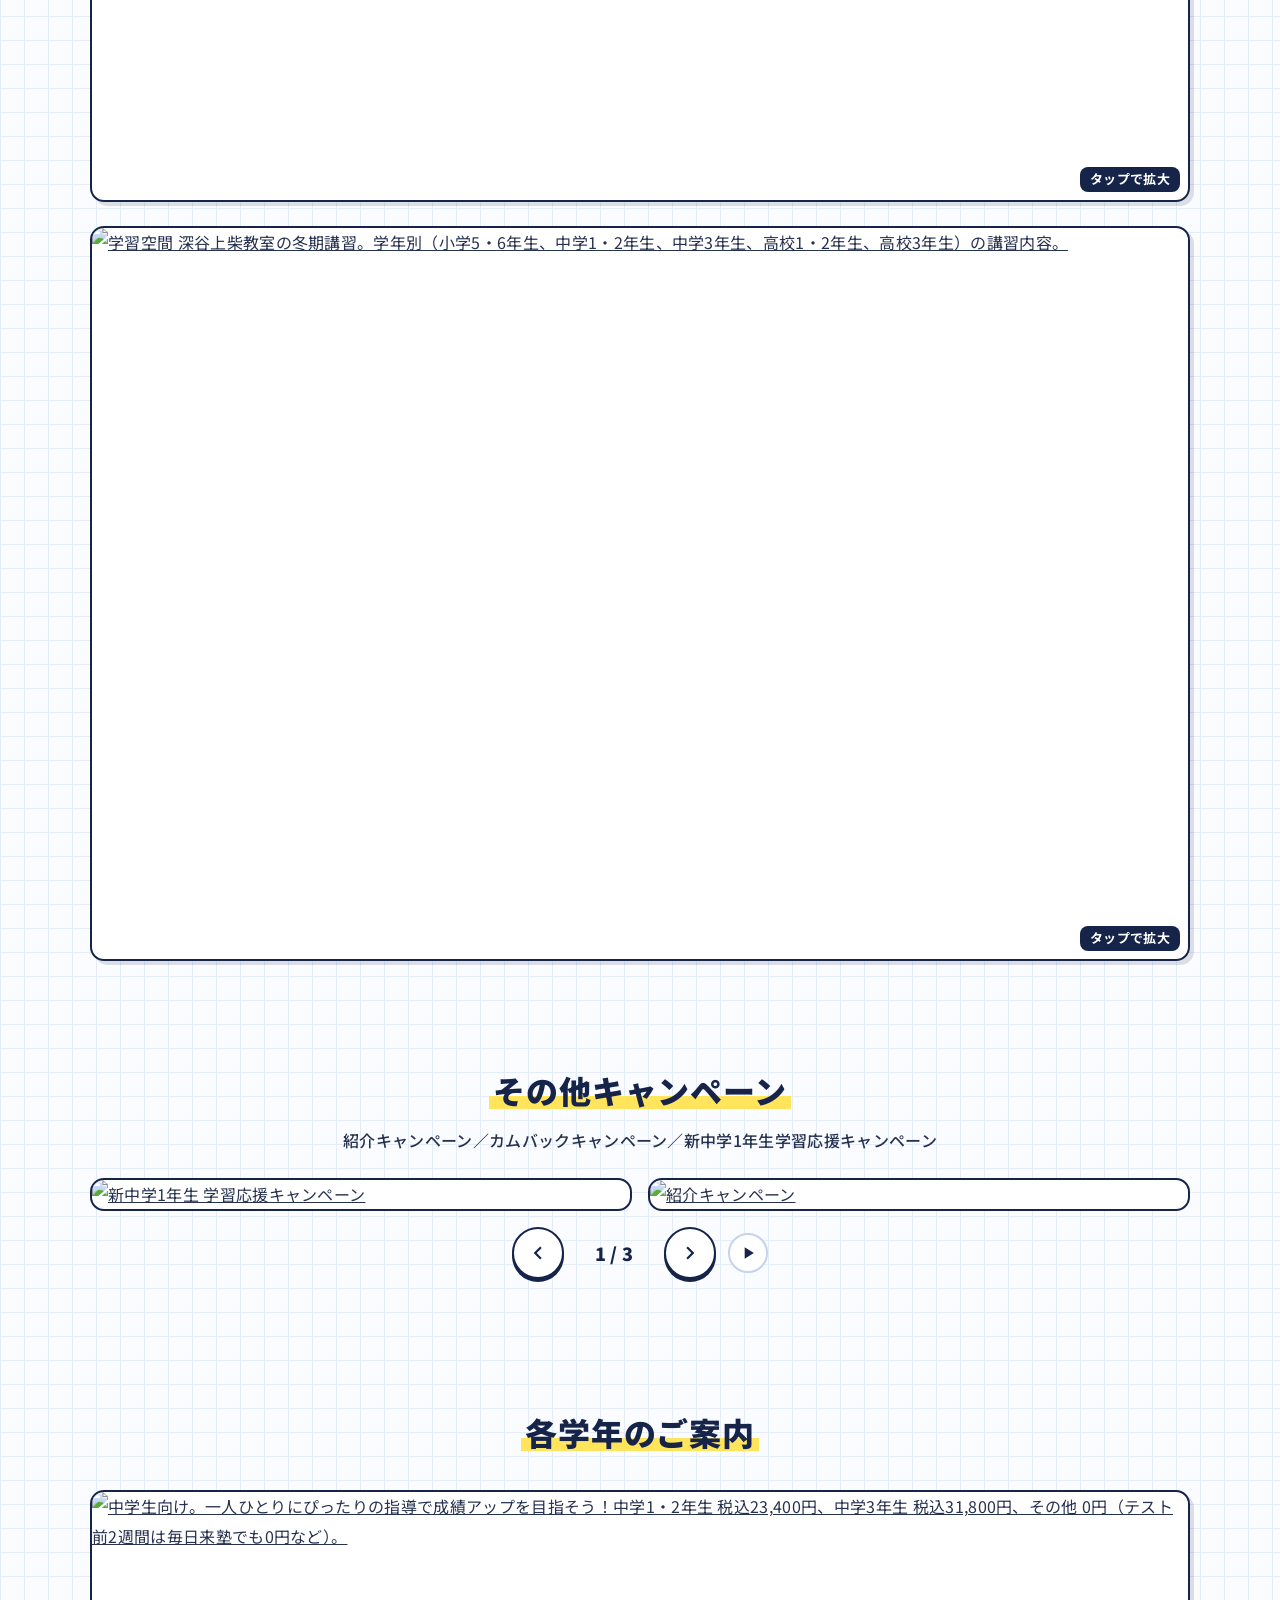
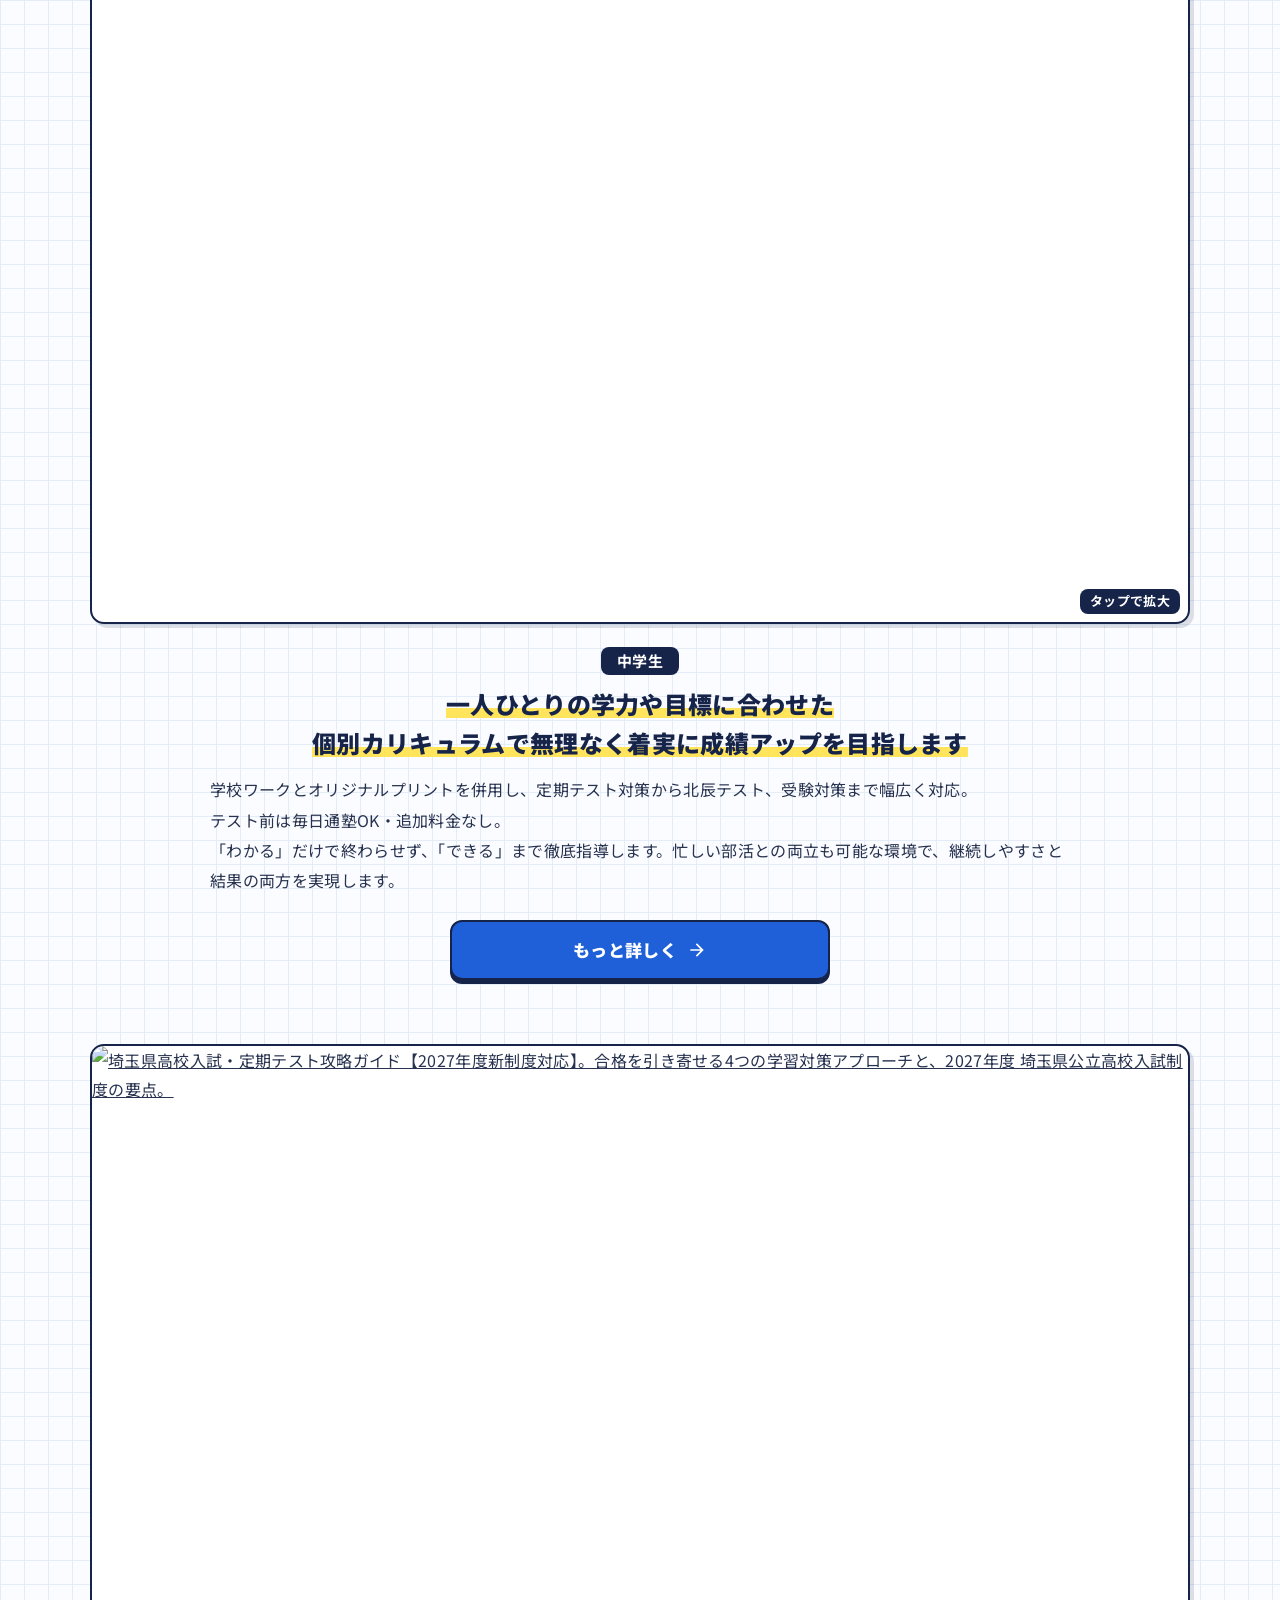
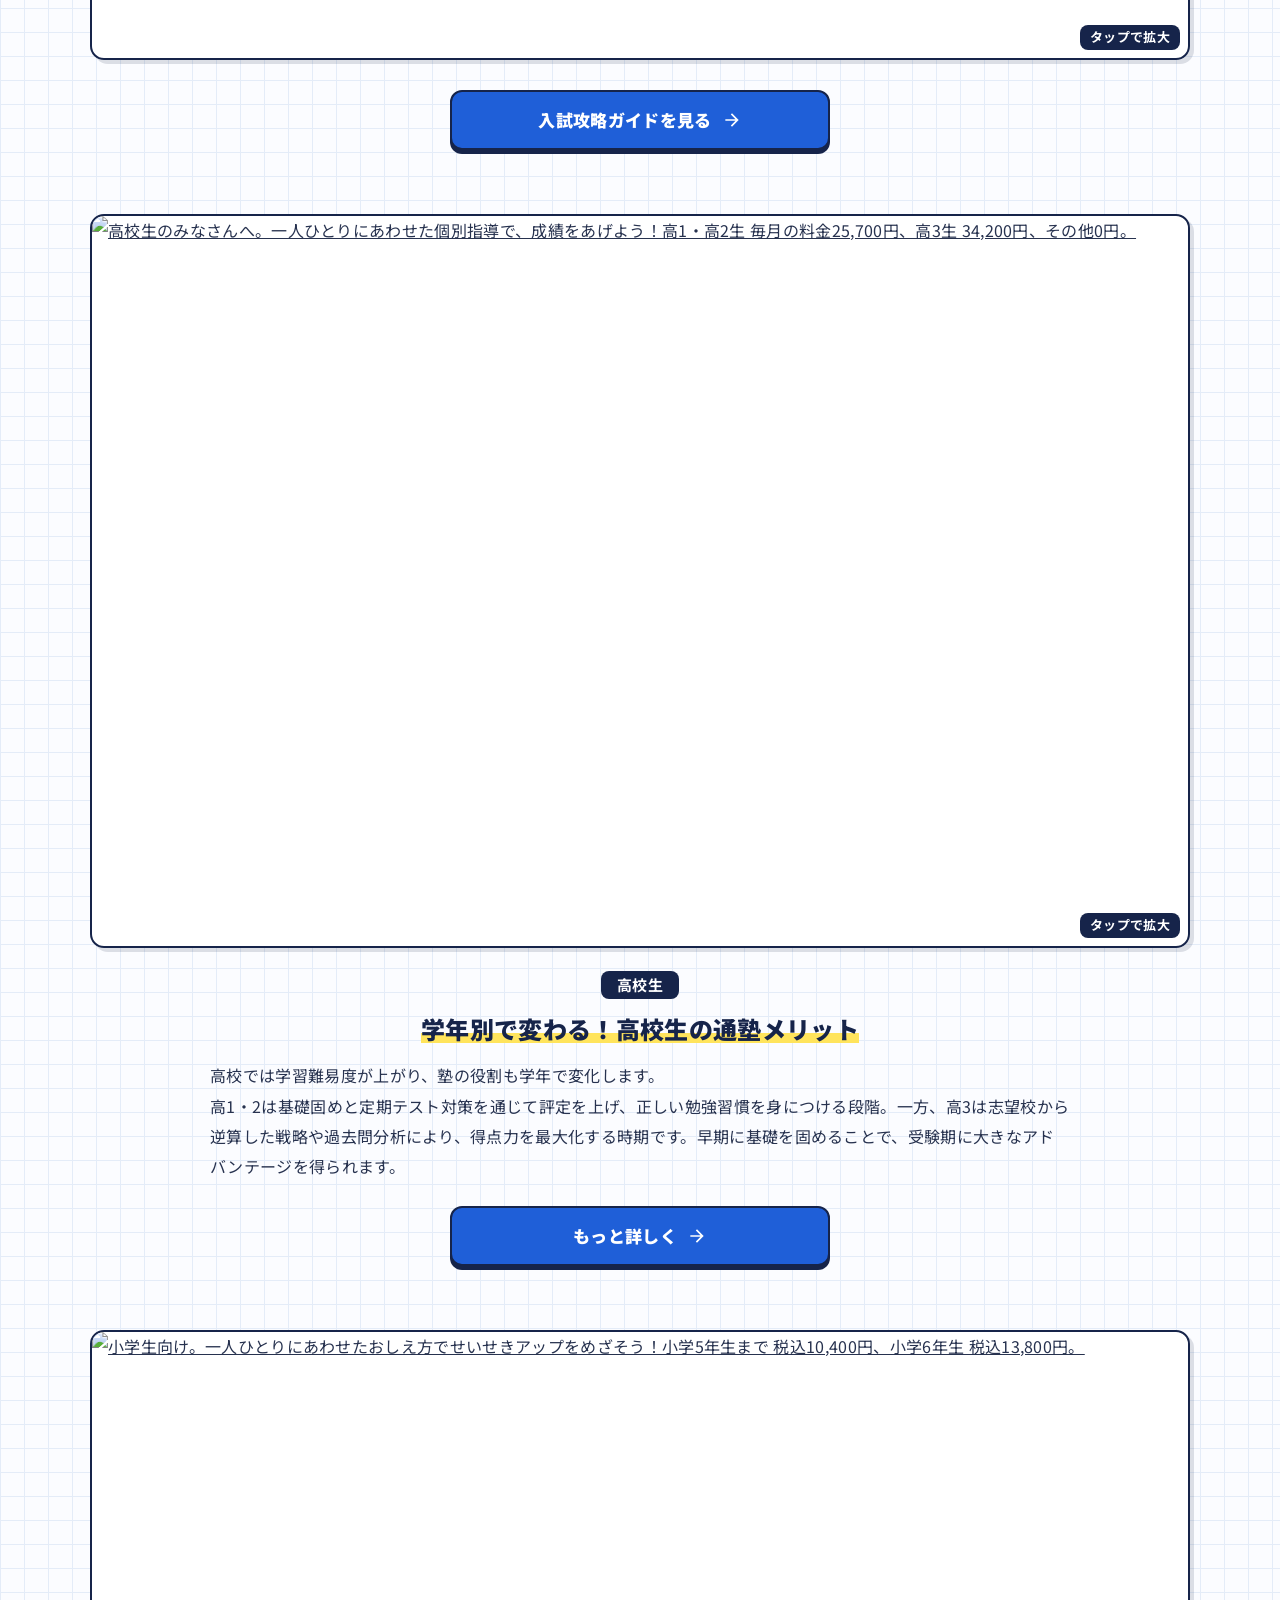
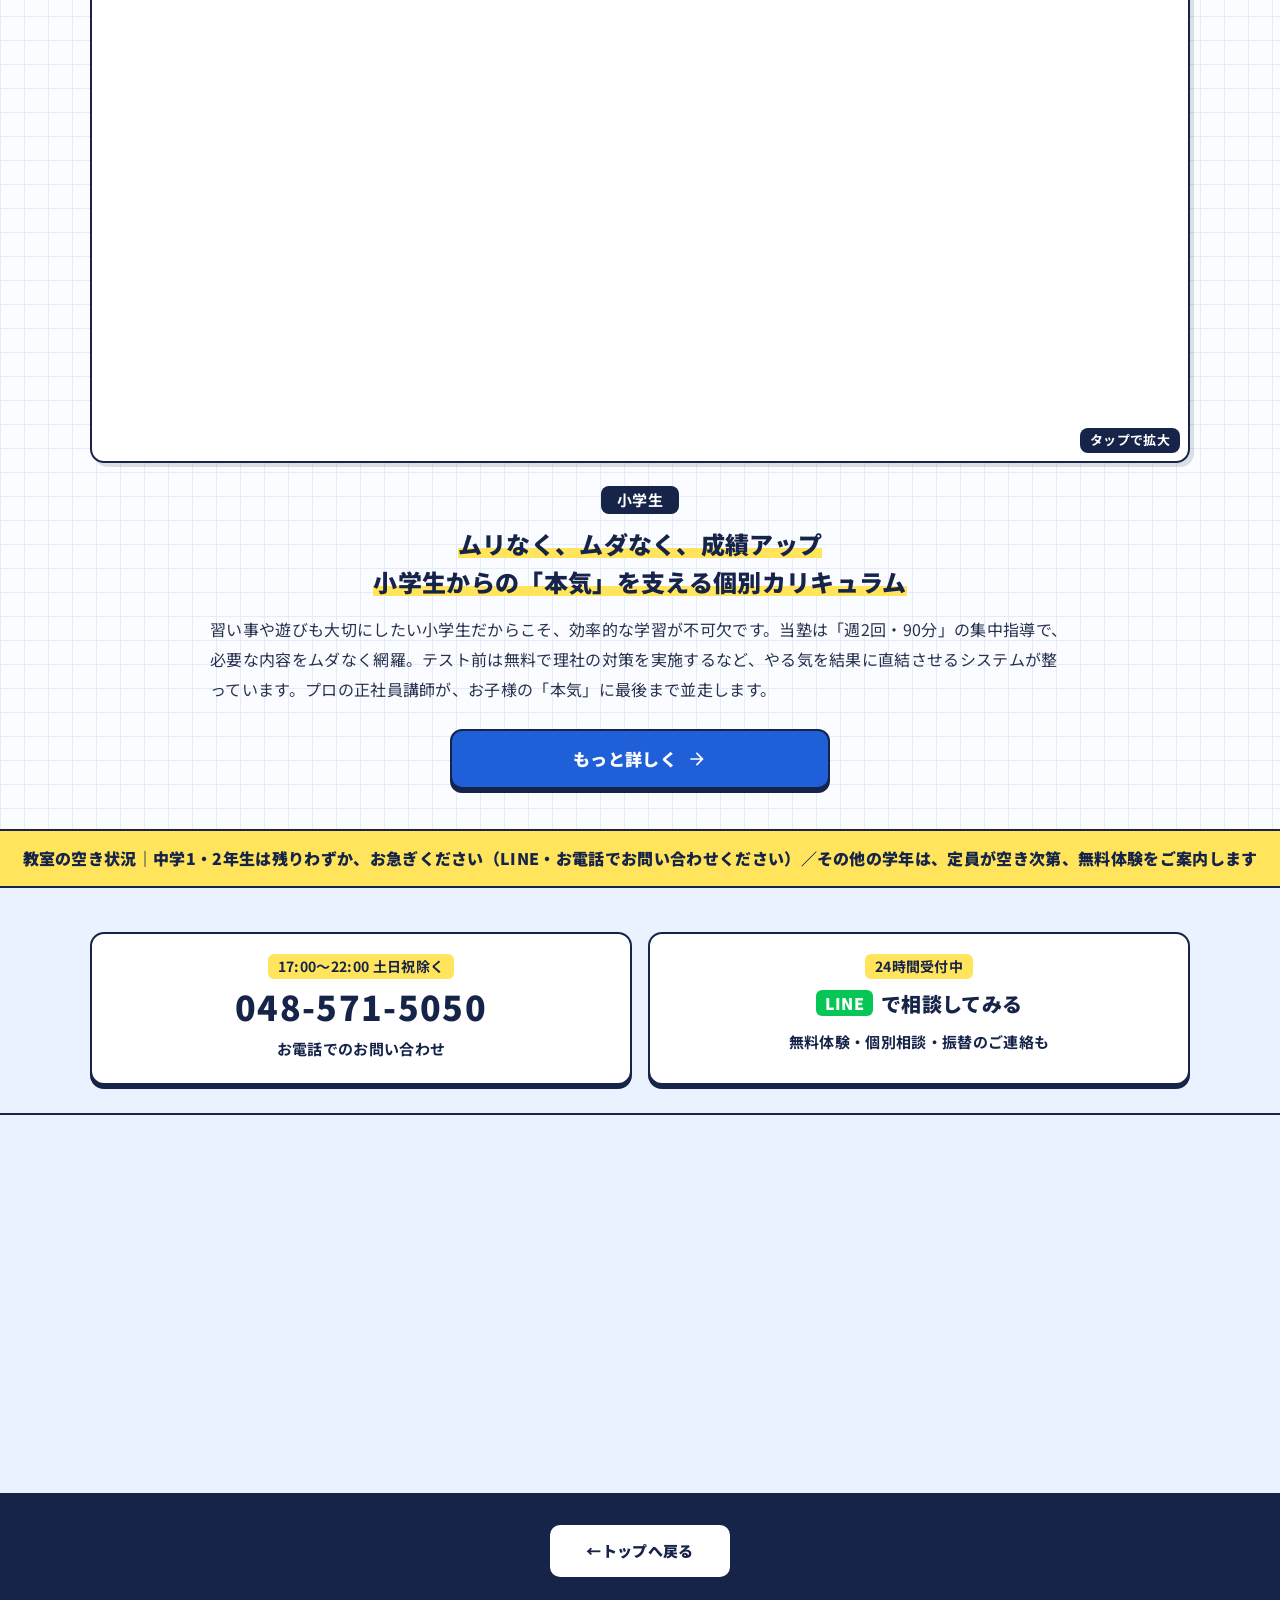
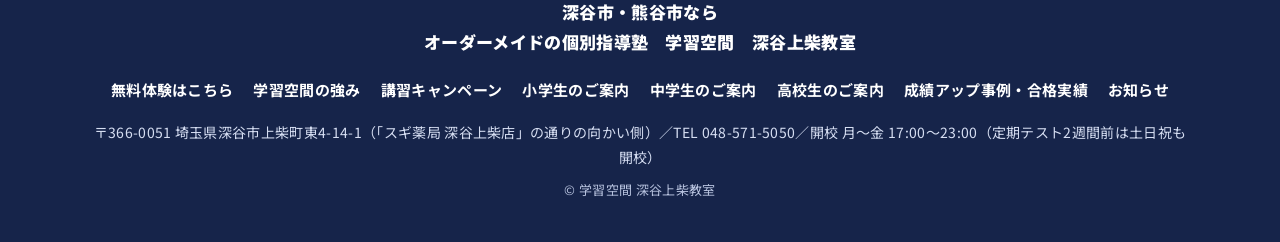
==== commit 2a158a7b: "トップの「高校受験」カードを入試ナビの高校別ガイドへのリンクに変更 Co-Authored-By: Claude Opus 5.5 <noreply@anthropic.com> Claude-Ses" ====
--- a/index.html
+++ b/index.html
@@ -35,7 +35,7 @@
 <ul class="h-tags"><li>定期試験対策</li><li>内申対策</li><li>受験対策</li></ul>
 <p class="h-pen">ここが、きみの場所になる塾</p>
 <div class="h-goal">
-<a class="hg" href="chugaku.html"><span class="hg-k">中学生</span><span class="hg-t">高校受験</span><span class="hg-d">内申点アップと北辰テスト対策で、志望校合格へ</span><span class="hg-m">中学生のご案内<svg class="icon" viewBox="0 0 24 24" aria-hidden="true"><path d="M12 4l-1.4 1.4L16.2 11H4v2h12.2l-5.6 5.6L12 20l8-8z"/></svg></span></a>
+<a class="hg" href="nyushi/#schools"><span class="hg-k">中学生</span><span class="hg-t">高校受験</span><span class="hg-d">高校ごとの内申点・偏差値・倍率をチェック</span><span class="hg-m">高校別の入試ガイド<svg class="icon" viewBox="0 0 24 24" aria-hidden="true"><path d="M12 4l-1.4 1.4L16.2 11H4v2h12.2l-5.6 5.6L12 20l8-8z"/></svg></span></a>
 <a class="hg" href="koukou.html"><span class="hg-k">高校生</span><span class="hg-t">大学受験</span><span class="hg-d">評定対策から一般・推薦・総合型選抜まで</span><span class="hg-m">高校生のご案内<svg class="icon" viewBox="0 0 24 24" aria-hidden="true"><path d="M12 4l-1.4 1.4L16.2 11H4v2h12.2l-5.6 5.6L12 20l8-8z"/></svg></span></a>
 </div>
 <div class="h-cta"><a class="btn-line" href="https://line.me/R/oaMessage/@btl5495k" target="_blank" rel="noopener"><span class="lg">LINE</span>無料体験・個別相談を申し込む</a><a class="btn-ghost" href="taiken.html">無料体験の流れを見る<svg class="icon" viewBox="0 0 24 24" aria-hidden="true"><path d="M12 4l-1.4 1.4L16.2 11H4v2h12.2l-5.6 5.6L12 20l8-8z"/></svg></a></div>
@@ -81,7 +81,7 @@
 <div class="grade"><a class="zoom" href="https://storage.googleapis.com/studio-design-asset-files/projects/4BqNZxnVqr/s-1537x1023_v-fms_webp_085ecca5-3adc-478c-aa2e-44f768b6213b_middle.webp" data-zoom aria-label="画像を拡大して見る：中学生向け。一人ひとりにぴったりの指導で成績アップを目指そう！中学1・2年生 税"><img src="https://storage.googleapis.com/studio-design-asset-files/projects/4BqNZxnVqr/s-1537x1023_v-fms_webp_085ecca5-3adc-478c-aa2e-44f768b6213b_middle.webp" width="1537" height="1023" alt="中学生向け。一人ひとりにぴったりの指導で成績アップを目指そう！中学1・2年生 税込23,400円、中学3年生 税込31,800円、その他 0円（テスト前2週間は毎日来塾でも0円など）。" class="poster" loading="lazy" decoding="async"><span class="zoom-hint" aria-hidden="true">タップで拡大</span></a>
 <div class="grade-band band-2"><div class="container narrow"><p class="g-label">中学生</p><h3><a href="chugaku.html">一人ひとりの学力や目標に合わせた<br>個別カリキュラムで無理なく着実に成績アップを目指します</a></h3><p class="txt">学校ワークとオリジナルプリントを併用し、定期テスト対策から北辰テスト、受験対策まで幅広く対応。<br>テスト前は毎日通塾OK・追加料金なし。<br>「わかる」だけで終わらせず、「できる」まで徹底指導します。忙しい部活との両立も可能な環境で、継続しやすさと結果の両方を実現します。</p><a class="btn-more" href="chugaku.html">もっと詳しく<svg class="icon" viewBox="0 0 24 24" aria-hidden="true"><path d="M12 4l-1.4 1.4L16.2 11H4v2h12.2l-5.6 5.6L12 20l8-8z"/></svg></a></div></div></div>
 <div class="grade"><a class="zoom" href="https://storage.googleapis.com/studio-design-asset-files/projects/4BqNZxnVqr/s-2752x1536_v-frms_webp_ec32dc87-f7fe-49d1-bc08-3d61645a418c_regular.webp" data-zoom aria-label="画像を拡大して見る：埼玉県高校入試・定期テスト攻略ガイド【2027年度新制度対応】。合格を引き寄せる"><img src="https://storage.googleapis.com/studio-design-asset-files/projects/4BqNZxnVqr/s-2752x1536_v-frms_webp_ec32dc87-f7fe-49d1-bc08-3d61645a418c_middle.webp" width="2752" height="1536" alt="埼玉県高校入試・定期テスト攻略ガイド【2027年度新制度対応】。合格を引き寄せる4つの学習対策アプローチと、2027年度 埼玉県公立高校入試制度の要点。" class="poster" loading="lazy" decoding="async"><span class="zoom-hint" aria-hidden="true">タップで拡大</span></a>
-<div class="grade-band band-2" style="padding-top:6px"><div class="container narrow"><a class="btn-more" href="https://fukaya-kumagaya-nyushi.netlify.app" target="_blank" rel="noopener">入試攻略ガイドを見る<svg class="icon" viewBox="0 0 24 24" aria-hidden="true"><path d="M12 4l-1.4 1.4L16.2 11H4v2h12.2l-5.6 5.6L12 20l8-8z"/></svg></a></div></div></div>
+<div class="grade-band band-2" style="padding-top:6px"><div class="container narrow"><a class="btn-more" href="nyushi/" target="_blank" rel="noopener">入試攻略ガイドを見る<svg class="icon" viewBox="0 0 24 24" aria-hidden="true"><path d="M12 4l-1.4 1.4L16.2 11H4v2h12.2l-5.6 5.6L12 20l8-8z"/></svg></a></div></div></div>
 <div class="grade"><a class="zoom" href="https://storage.googleapis.com/studio-design-asset-files/projects/4BqNZxnVqr/s-1536x1024_v-fms_webp_fdf95634-f503-4cf0-b186-f31b6b0279b7_middle.webp" data-zoom aria-label="画像を拡大して見る：高校生のみなさんへ。一人ひとりにあわせた個別指導で、成績をあげよう！高1・高2生"><img src="https://storage.googleapis.com/studio-design-asset-files/projects/4BqNZxnVqr/s-1536x1024_v-fms_webp_fdf95634-f503-4cf0-b186-f31b6b0279b7_middle.webp" width="1536" height="1024" alt="高校生のみなさんへ。一人ひとりにあわせた個別指導で、成績をあげよう！高1・高2生 毎月の料金25,700円、高3生 34,200円、その他0円。" class="poster" loading="lazy" decoding="async"><span class="zoom-hint" aria-hidden="true">タップで拡大</span></a>
 <div class="grade-band band-3"><div class="container narrow"><p class="g-label">高校生</p><h3><a href="koukou.html">学年別で変わる！高校生の通塾メリット</a></h3><p class="txt">高校では学習難易度が上がり、塾の役割も学年で変化します。<br>高1・2は基礎固めと定期テスト対策を通じて評定を上げ、正しい勉強習慣を身につける段階。一方、高3は志望校から逆算した戦略や過去問分析により、得点力を最大化する時期です。早期に基礎を固めることで、受験期に大きなアドバンテージを得られます。</p><a class="btn-more" href="koukou.html">もっと詳しく<svg class="icon" viewBox="0 0 24 24" aria-hidden="true"><path d="M12 4l-1.4 1.4L16.2 11H4v2h12.2l-5.6 5.6L12 20l8-8z"/></svg></a></div></div></div>
 <div class="grade"><a class="zoom" href="https://storage.googleapis.com/studio-design-asset-files/projects/4BqNZxnVqr/s-1537x1023_v-fms_webp_92a093c9-74a6-483f-ac07-aa2cd6ecb583_middle.webp" data-zoom aria-label="画像を拡大して見る：小学生向け。一人ひとりにあわせたおしえ方でせいせきアップをめざそう！小学5年生ま"><img src="https://storage.googleapis.com/studio-design-asset-files/projects/4BqNZxnVqr/s-1537x1023_v-fms_webp_92a093c9-74a6-483f-ac07-aa2cd6ecb583_middle.webp" width="1537" height="1023" alt="小学生向け。一人ひとりにあわせたおしえ方でせいせきアップをめざそう！小学5年生まで 税込10,400円、小学6年生 税込13,800円。" class="poster" loading="lazy" decoding="async"><span class="zoom-hint" aria-hidden="true">タップで拡大</span></a>
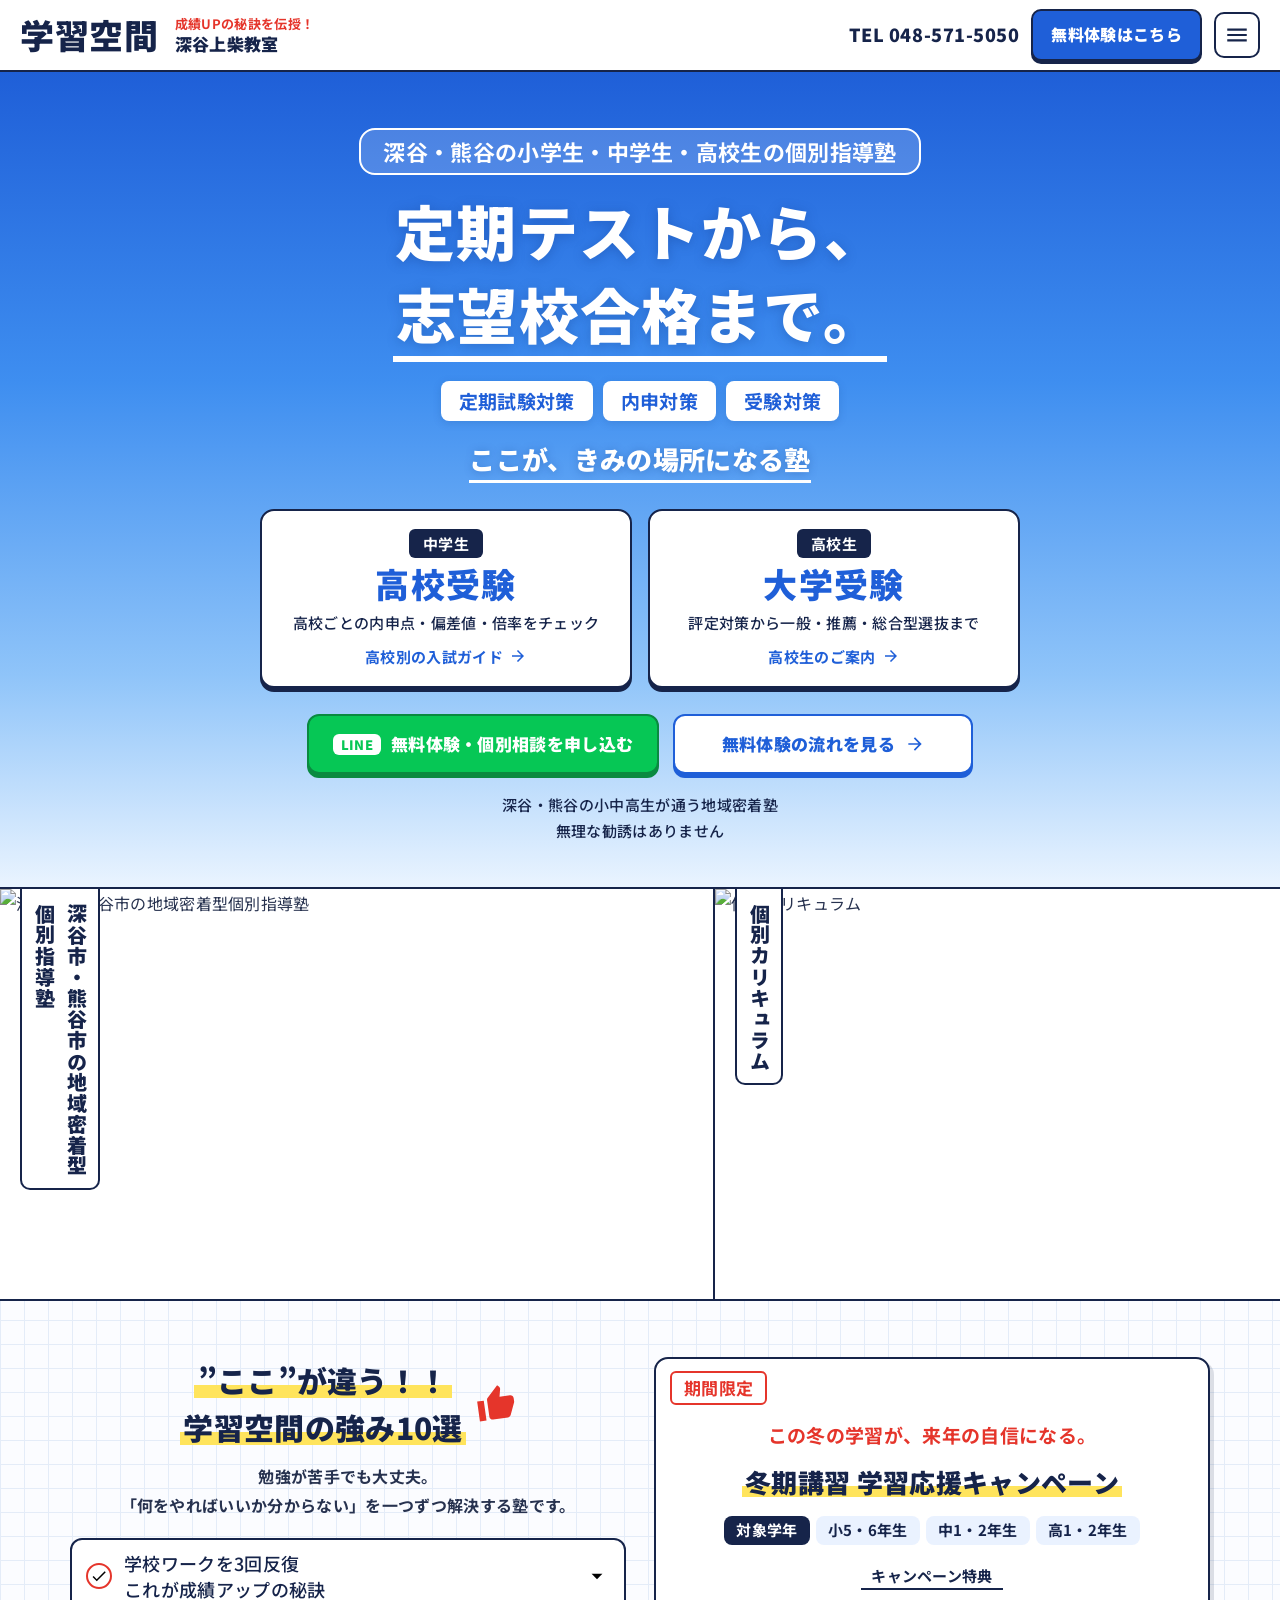
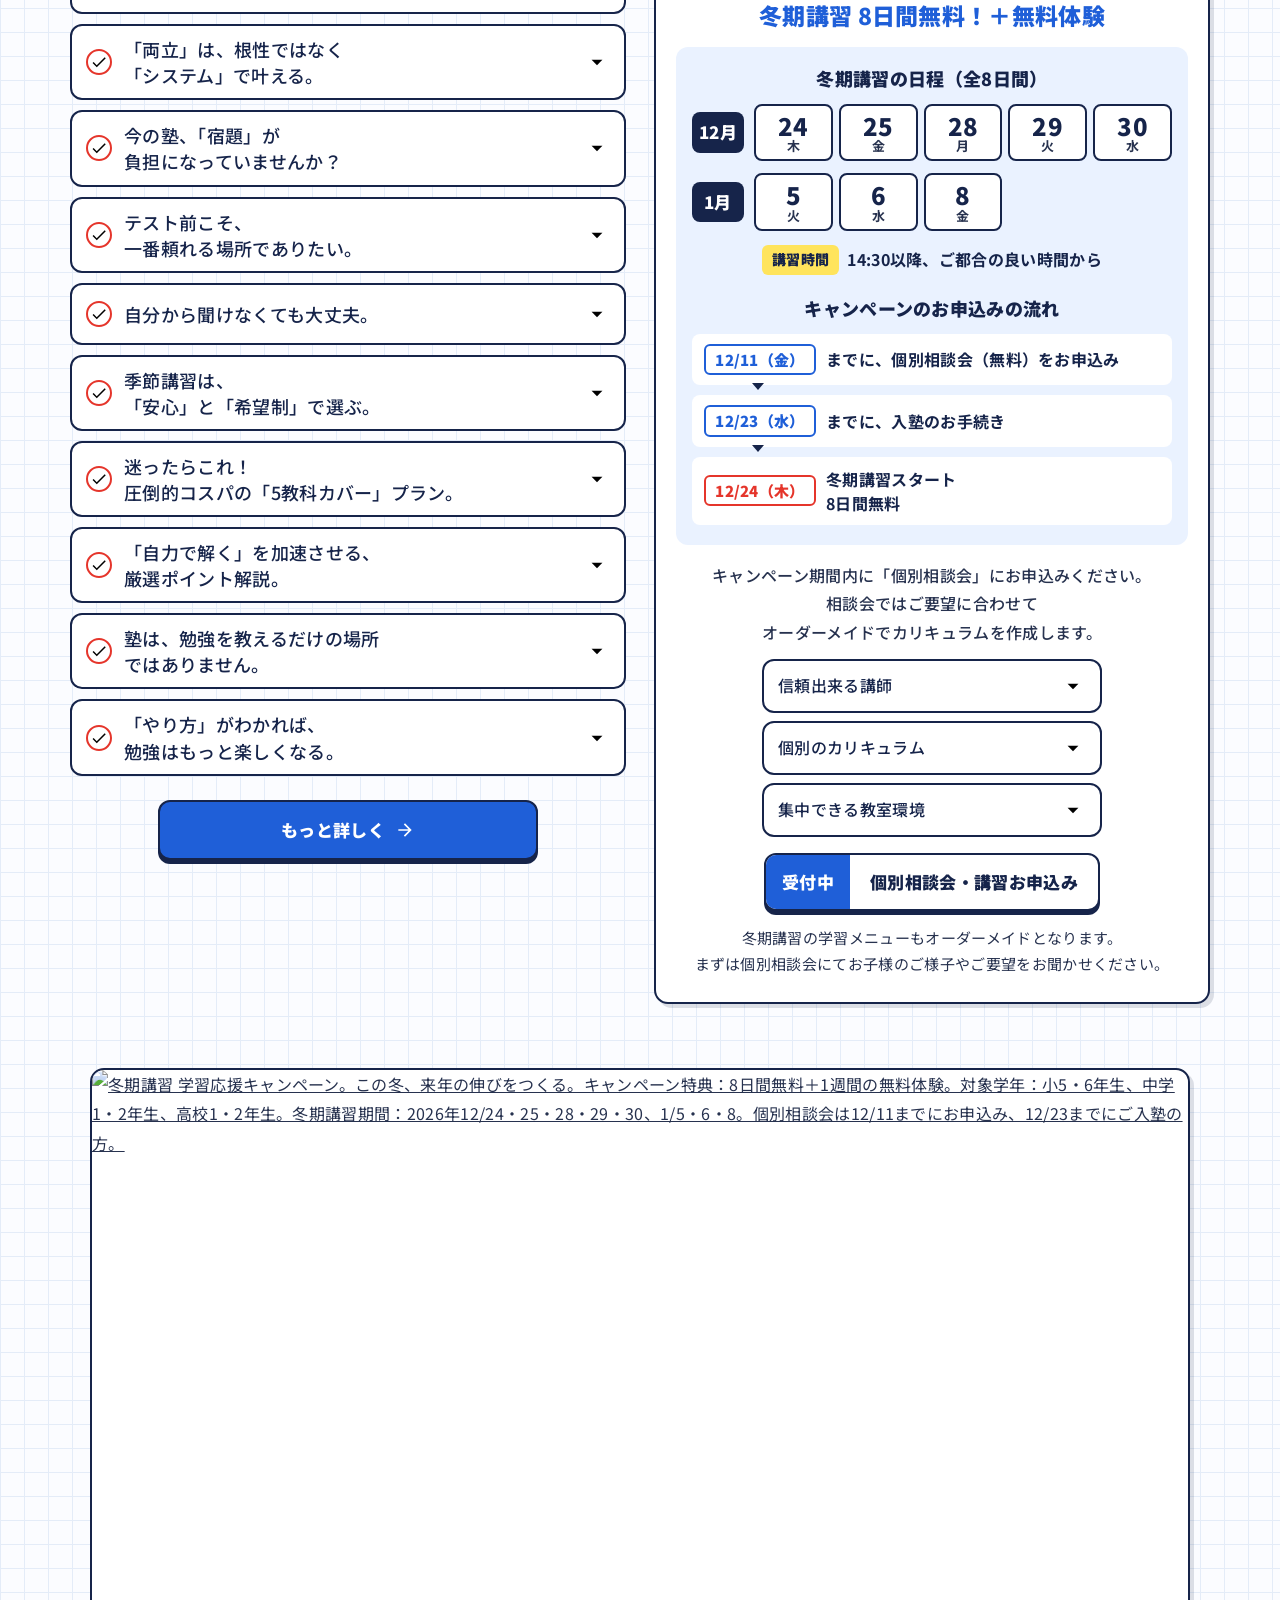
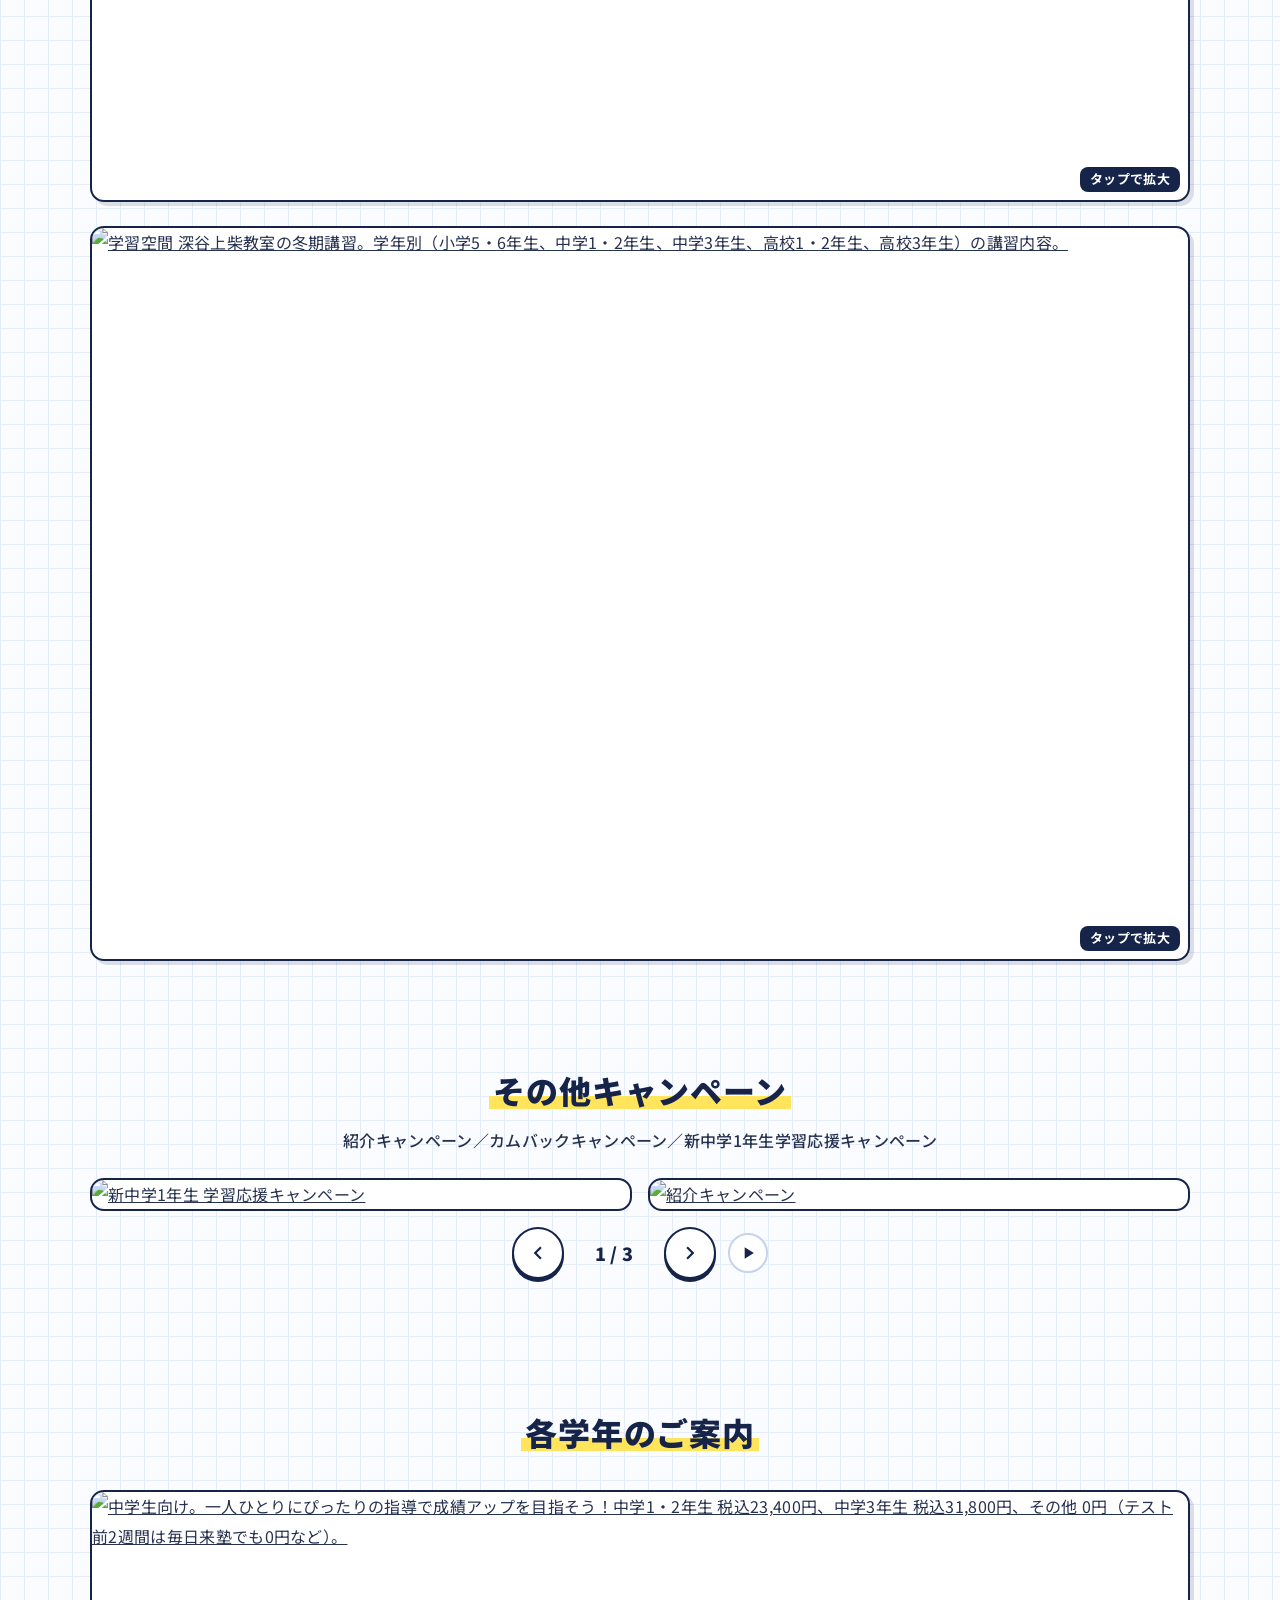
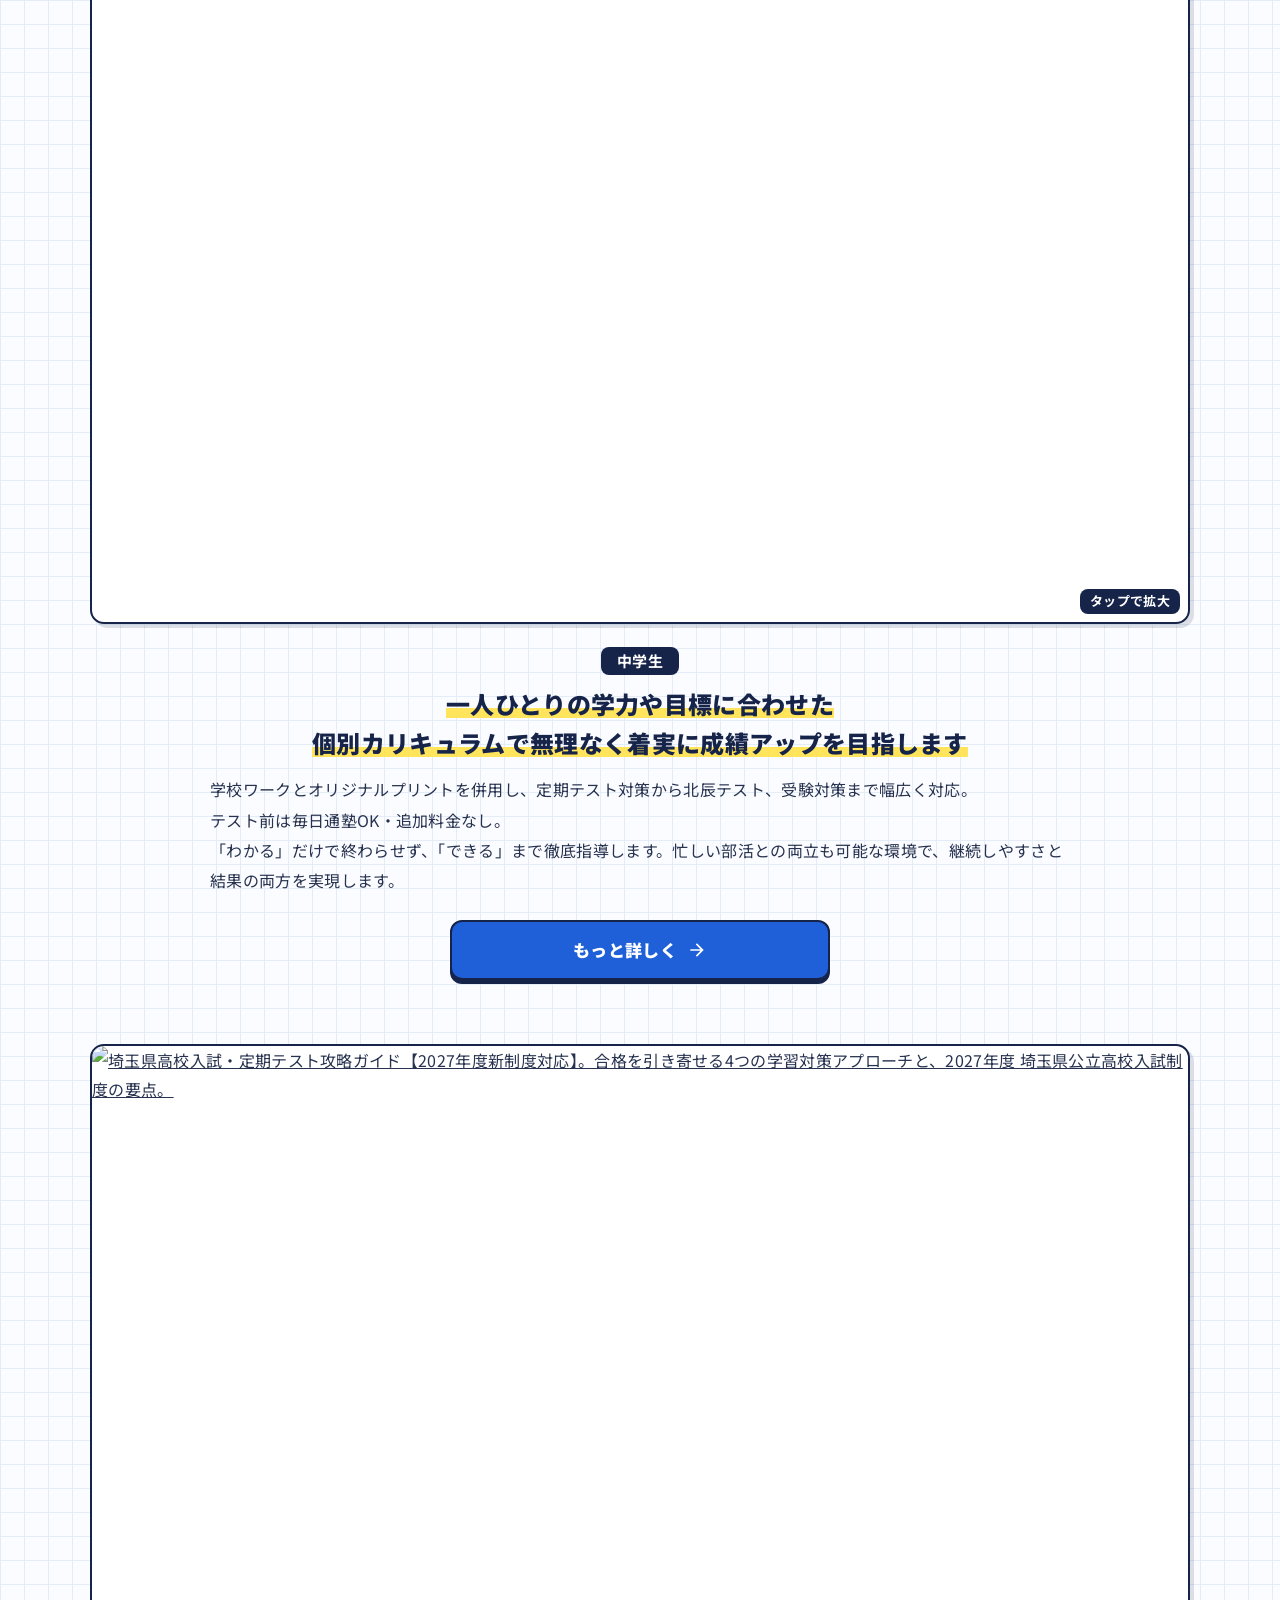
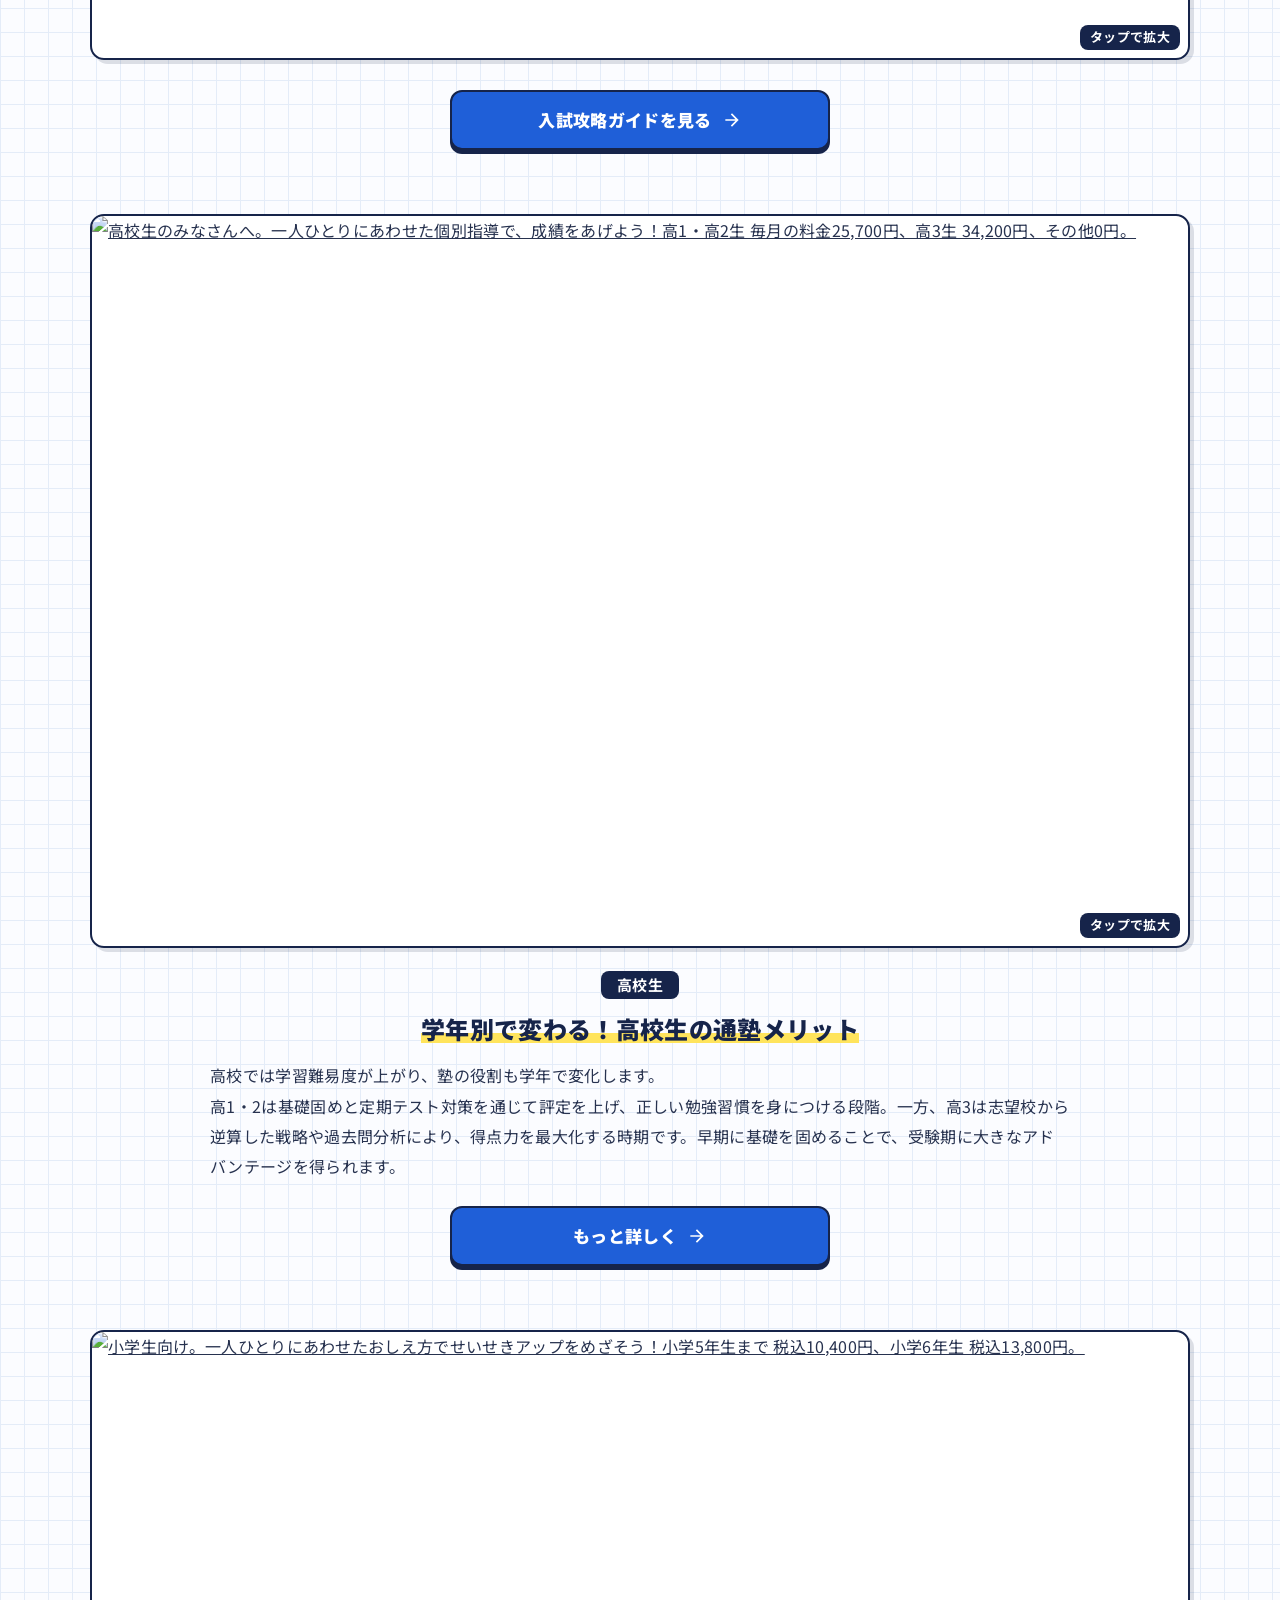
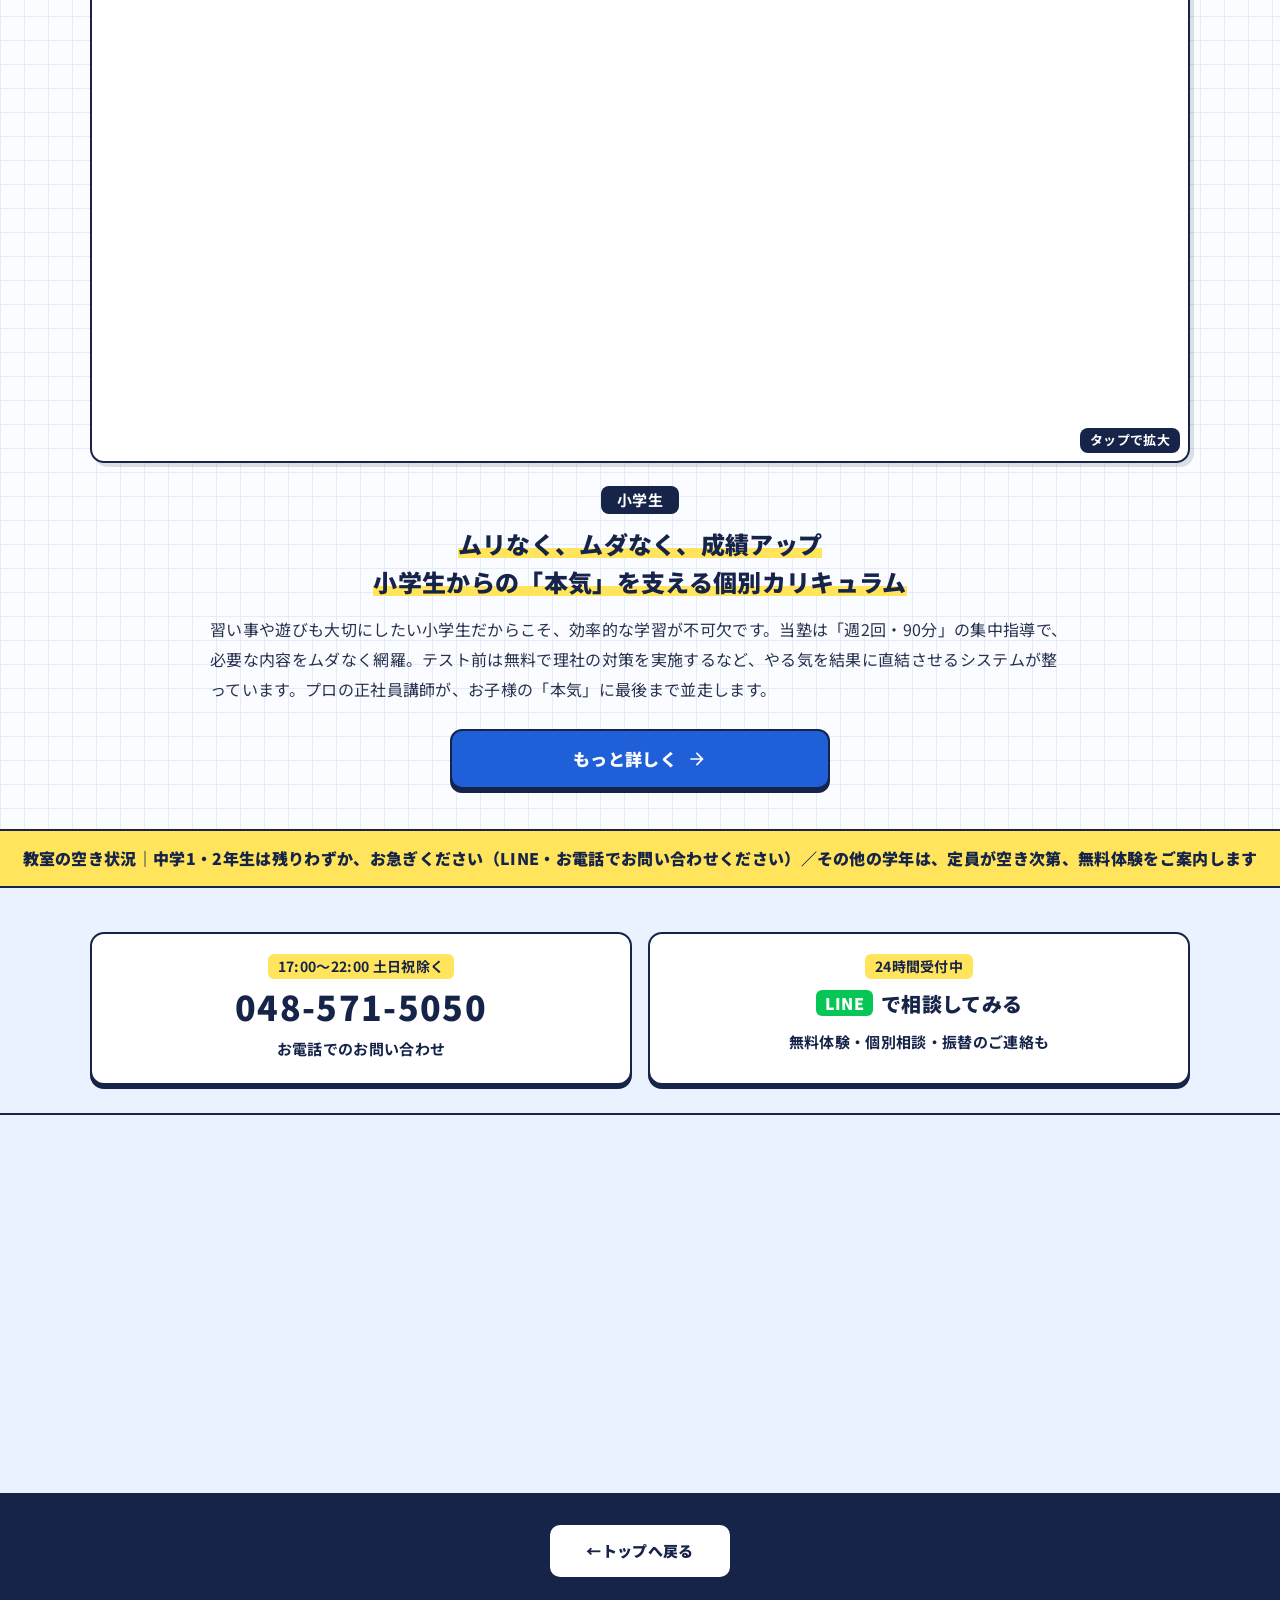
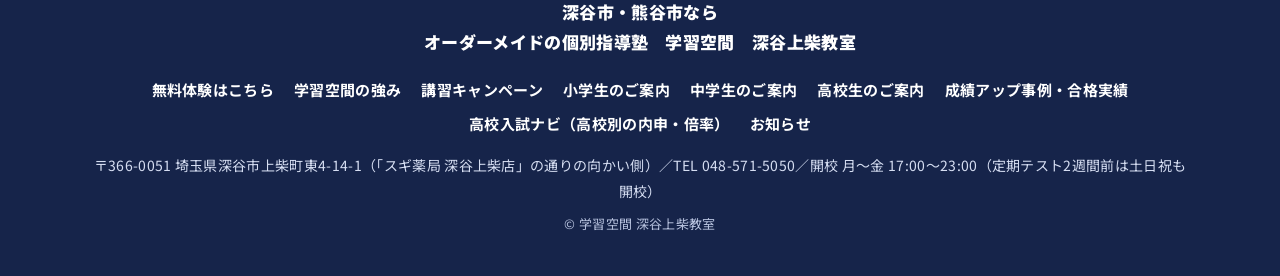
==== commit fd354d4a: "全ページのメニューに高校入試ナビを追加、入試ナビへのリンクを同じタブで開くように変更 Co-Authored-By: Claude Opus 5.5 <noreply@anthropic.com> C" ====
--- a/index.html
+++ b/index.html
@@ -10,6 +10,18 @@
 <meta property="og:description" content="深谷市・熊谷市の個別指導塾「学習空間 深谷上柴教室」。宿題ゼロ・学校ワークの反復で定期テストと内申点アップ。小学生～高校生対応。無料体験受付中。">
 <meta property="og:image" content="https://storage.googleapis.com/studio-design-asset-files/projects/4BqNZxnVqr/s-1537x1023_v-fms_webp_085ecca5-3adc-478c-aa2e-44f768b6213b_middle.webp">
 <meta name="twitter:card" content="summary_large_image">
+<meta property="og:site_name" content="学習空間">
+<link rel="canonical" href="https://fukaya-juku.github.io/">
+<meta property="og:url" content="https://fukaya-juku.github.io/">
+<script type="application/ld+json">
+{"@context": "https://schema.org", "@type": ["EducationalOrganization", "LocalBusiness"], "name": "学習空間 深谷上柴教室", "alternateName": "学習空間", "url": "https://fukaya-juku.github.io/", "logo": "https://fukaya-juku.github.io/favicon.png", "image": "https://storage.googleapis.com/studio-design-asset-files/projects/4BqNZxnVqr/s-1537x1023_v-fms_webp_085ecca5-3adc-478c-aa2e-44f768b6213b_middle.webp", "telephone": "048-571-5050", "address": {"@type": "PostalAddress", "postalCode": "366-0051", "addressRegion": "埼玉県", "addressLocality": "深谷市", "streetAddress": "上柴町東4-14-1", "addressCountry": "JP"}, "openingHoursSpecification": [{"@type": "OpeningHoursSpecification", "dayOfWeek": ["Monday", "Tuesday", "Wednesday", "Thursday", "Friday"], "opens": "17:00", "closes": "23:00"}], "areaServed": ["深谷市", "熊谷市"]}
+</script>
+<link rel="icon" href="favicon.ico" sizes="48x48">
+<link rel="icon" href="favicon.png" type="image/png" sizes="192x192">
+<link rel="apple-touch-icon" href="apple-touch-icon.png">
+<script type="application/ld+json">
+{"@context":"https://schema.org","@type":"WebSite","name":"学習空間","alternateName":["学習空間 深谷上柴教室","学習空間深谷上柴教室"],"url":"https://fukaya-juku.github.io/"}
+</script>
 <link rel="preconnect" href="https://fonts.googleapis.com">
 <link rel="preconnect" href="https://fonts.gstatic.com" crossorigin>
 <link rel="preconnect" href="https://storage.googleapis.com" crossorigin>
@@ -28,7 +40,7 @@
   </div>
 </header>
 <nav class="qnav" aria-label="おもなページ"><a href="chugaku.html">中学生</a><a href="koukou.html">高校生</a><a href="jisseki.html">実績</a><a href="koushu.html">講習</a><a href="tsuyomi.html">強み</a><a href="shogaku.html">小学生</a><a href="taiken.html">無料体験</a><a href="#access">アクセス</a></nav>
-<nav class="drawer" id="drawer" aria-label="サイト内メニュー" hidden><a href="index.html">トップ<svg class="icon" viewBox="0 0 24 24" aria-hidden="true"><path d="M8.6 16.6 10 18l6-6-6-6-1.4 1.4 4.6 4.6z"/></svg></a><a href="taiken.html">無料体験はこちら<svg class="icon" viewBox="0 0 24 24" aria-hidden="true"><path d="M8.6 16.6 10 18l6-6-6-6-1.4 1.4 4.6 4.6z"/></svg></a><a href="tsuyomi.html">学習空間の強み<svg class="icon" viewBox="0 0 24 24" aria-hidden="true"><path d="M8.6 16.6 10 18l6-6-6-6-1.4 1.4 4.6 4.6z"/></svg></a><a href="koushu.html">講習キャンペーン<svg class="icon" viewBox="0 0 24 24" aria-hidden="true"><path d="M8.6 16.6 10 18l6-6-6-6-1.4 1.4 4.6 4.6z"/></svg></a><a href="shogaku.html">小学生のご案内<svg class="icon" viewBox="0 0 24 24" aria-hidden="true"><path d="M8.6 16.6 10 18l6-6-6-6-1.4 1.4 4.6 4.6z"/></svg></a><a href="chugaku.html">中学生のご案内<svg class="icon" viewBox="0 0 24 24" aria-hidden="true"><path d="M8.6 16.6 10 18l6-6-6-6-1.4 1.4 4.6 4.6z"/></svg></a><a href="koukou.html">高校生のご案内<svg class="icon" viewBox="0 0 24 24" aria-hidden="true"><path d="M8.6 16.6 10 18l6-6-6-6-1.4 1.4 4.6 4.6z"/></svg></a><a href="jisseki.html">成績アップ事例・合格実績<svg class="icon" viewBox="0 0 24 24" aria-hidden="true"><path d="M8.6 16.6 10 18l6-6-6-6-1.4 1.4 4.6 4.6z"/></svg></a><a href="oshirase.html">お知らせ<svg class="icon" viewBox="0 0 24 24" aria-hidden="true"><path d="M8.6 16.6 10 18l6-6-6-6-1.4 1.4 4.6 4.6z"/></svg></a><a href="taiken.html#avail">教室の空き状況<svg class="icon" viewBox="0 0 24 24" aria-hidden="true"><path d="M8.6 16.6 10 18l6-6-6-6-1.4 1.4 4.6 4.6z"/></svg></a><a href="index.html#access">アクセス<svg class="icon" viewBox="0 0 24 24" aria-hidden="true"><path d="M8.6 16.6 10 18l6-6-6-6-1.4 1.4 4.6 4.6z"/></svg></a><a class="drawer-cta" href="https://line.me/R/oaMessage/@btl5495k" target="_blank" rel="noopener">LINEで無料体験・個別相談</a></nav>
+<nav class="drawer" id="drawer" aria-label="サイト内メニュー" hidden><a href="index.html">トップ<svg class="icon" viewBox="0 0 24 24" aria-hidden="true"><path d="M8.6 16.6 10 18l6-6-6-6-1.4 1.4 4.6 4.6z"/></svg></a><a href="taiken.html">無料体験はこちら<svg class="icon" viewBox="0 0 24 24" aria-hidden="true"><path d="M8.6 16.6 10 18l6-6-6-6-1.4 1.4 4.6 4.6z"/></svg></a><a href="tsuyomi.html">学習空間の強み<svg class="icon" viewBox="0 0 24 24" aria-hidden="true"><path d="M8.6 16.6 10 18l6-6-6-6-1.4 1.4 4.6 4.6z"/></svg></a><a href="koushu.html">講習キャンペーン<svg class="icon" viewBox="0 0 24 24" aria-hidden="true"><path d="M8.6 16.6 10 18l6-6-6-6-1.4 1.4 4.6 4.6z"/></svg></a><a href="shogaku.html">小学生のご案内<svg class="icon" viewBox="0 0 24 24" aria-hidden="true"><path d="M8.6 16.6 10 18l6-6-6-6-1.4 1.4 4.6 4.6z"/></svg></a><a href="chugaku.html">中学生のご案内<svg class="icon" viewBox="0 0 24 24" aria-hidden="true"><path d="M8.6 16.6 10 18l6-6-6-6-1.4 1.4 4.6 4.6z"/></svg></a><a href="koukou.html">高校生のご案内<svg class="icon" viewBox="0 0 24 24" aria-hidden="true"><path d="M8.6 16.6 10 18l6-6-6-6-1.4 1.4 4.6 4.6z"/></svg></a><a href="jisseki.html">成績アップ事例・合格実績<svg class="icon" viewBox="0 0 24 24" aria-hidden="true"><path d="M8.6 16.6 10 18l6-6-6-6-1.4 1.4 4.6 4.6z"/></svg></a><a href="nyushi/">高校入試ナビ（高校別の内申・倍率）<svg class="icon" viewBox="0 0 24 24" aria-hidden="true"><path d="M8.6 16.6 10 18l6-6-6-6-1.4 1.4 4.6 4.6z"/></svg></a><a href="oshirase.html">お知らせ<svg class="icon" viewBox="0 0 24 24" aria-hidden="true"><path d="M8.6 16.6 10 18l6-6-6-6-1.4 1.4 4.6 4.6z"/></svg></a><a href="taiken.html#avail">教室の空き状況<svg class="icon" viewBox="0 0 24 24" aria-hidden="true"><path d="M8.6 16.6 10 18l6-6-6-6-1.4 1.4 4.6 4.6z"/></svg></a><a href="index.html#access">アクセス<svg class="icon" viewBox="0 0 24 24" aria-hidden="true"><path d="M8.6 16.6 10 18l6-6-6-6-1.4 1.4 4.6 4.6z"/></svg></a><a class="drawer-cta" href="https://line.me/R/oaMessage/@btl5495k" target="_blank" rel="noopener">LINEで無料体験・個別相談</a></nav>
 <main>
 <section class="hero"><div class="container hero__in">
 <h1><span class="h-lead">深谷・熊谷の<wbr>小学生・中学生・高校生の<wbr>個別指導塾</span><span class="h-main">定期テストから、<br><span class="mk">志望校合格まで。</span></span></h1>
@@ -81,7 +93,7 @@
 <div class="grade"><a class="zoom" href="https://storage.googleapis.com/studio-design-asset-files/projects/4BqNZxnVqr/s-1537x1023_v-fms_webp_085ecca5-3adc-478c-aa2e-44f768b6213b_middle.webp" data-zoom aria-label="画像を拡大して見る：中学生向け。一人ひとりにぴったりの指導で成績アップを目指そう！中学1・2年生 税"><img src="https://storage.googleapis.com/studio-design-asset-files/projects/4BqNZxnVqr/s-1537x1023_v-fms_webp_085ecca5-3adc-478c-aa2e-44f768b6213b_middle.webp" width="1537" height="1023" alt="中学生向け。一人ひとりにぴったりの指導で成績アップを目指そう！中学1・2年生 税込23,400円、中学3年生 税込31,800円、その他 0円（テスト前2週間は毎日来塾でも0円など）。" class="poster" loading="lazy" decoding="async"><span class="zoom-hint" aria-hidden="true">タップで拡大</span></a>
 <div class="grade-band band-2"><div class="container narrow"><p class="g-label">中学生</p><h3><a href="chugaku.html">一人ひとりの学力や目標に合わせた<br>個別カリキュラムで無理なく着実に成績アップを目指します</a></h3><p class="txt">学校ワークとオリジナルプリントを併用し、定期テスト対策から北辰テスト、受験対策まで幅広く対応。<br>テスト前は毎日通塾OK・追加料金なし。<br>「わかる」だけで終わらせず、「できる」まで徹底指導します。忙しい部活との両立も可能な環境で、継続しやすさと結果の両方を実現します。</p><a class="btn-more" href="chugaku.html">もっと詳しく<svg class="icon" viewBox="0 0 24 24" aria-hidden="true"><path d="M12 4l-1.4 1.4L16.2 11H4v2h12.2l-5.6 5.6L12 20l8-8z"/></svg></a></div></div></div>
 <div class="grade"><a class="zoom" href="https://storage.googleapis.com/studio-design-asset-files/projects/4BqNZxnVqr/s-2752x1536_v-frms_webp_ec32dc87-f7fe-49d1-bc08-3d61645a418c_regular.webp" data-zoom aria-label="画像を拡大して見る：埼玉県高校入試・定期テスト攻略ガイド【2027年度新制度対応】。合格を引き寄せる"><img src="https://storage.googleapis.com/studio-design-asset-files/projects/4BqNZxnVqr/s-2752x1536_v-frms_webp_ec32dc87-f7fe-49d1-bc08-3d61645a418c_middle.webp" width="2752" height="1536" alt="埼玉県高校入試・定期テスト攻略ガイド【2027年度新制度対応】。合格を引き寄せる4つの学習対策アプローチと、2027年度 埼玉県公立高校入試制度の要点。" class="poster" loading="lazy" decoding="async"><span class="zoom-hint" aria-hidden="true">タップで拡大</span></a>
-<div class="grade-band band-2" style="padding-top:6px"><div class="container narrow"><a class="btn-more" href="nyushi/" target="_blank" rel="noopener">入試攻略ガイドを見る<svg class="icon" viewBox="0 0 24 24" aria-hidden="true"><path d="M12 4l-1.4 1.4L16.2 11H4v2h12.2l-5.6 5.6L12 20l8-8z"/></svg></a></div></div></div>
+<div class="grade-band band-2" style="padding-top:6px"><div class="container narrow"><a class="btn-more" href="nyushi/">入試攻略ガイドを見る<svg class="icon" viewBox="0 0 24 24" aria-hidden="true"><path d="M12 4l-1.4 1.4L16.2 11H4v2h12.2l-5.6 5.6L12 20l8-8z"/></svg></a></div></div></div>
 <div class="grade"><a class="zoom" href="https://storage.googleapis.com/studio-design-asset-files/projects/4BqNZxnVqr/s-1536x1024_v-fms_webp_fdf95634-f503-4cf0-b186-f31b6b0279b7_middle.webp" data-zoom aria-label="画像を拡大して見る：高校生のみなさんへ。一人ひとりにあわせた個別指導で、成績をあげよう！高1・高2生"><img src="https://storage.googleapis.com/studio-design-asset-files/projects/4BqNZxnVqr/s-1536x1024_v-fms_webp_fdf95634-f503-4cf0-b186-f31b6b0279b7_middle.webp" width="1536" height="1024" alt="高校生のみなさんへ。一人ひとりにあわせた個別指導で、成績をあげよう！高1・高2生 毎月の料金25,700円、高3生 34,200円、その他0円。" class="poster" loading="lazy" decoding="async"><span class="zoom-hint" aria-hidden="true">タップで拡大</span></a>
 <div class="grade-band band-3"><div class="container narrow"><p class="g-label">高校生</p><h3><a href="koukou.html">学年別で変わる！高校生の通塾メリット</a></h3><p class="txt">高校では学習難易度が上がり、塾の役割も学年で変化します。<br>高1・2は基礎固めと定期テスト対策を通じて評定を上げ、正しい勉強習慣を身につける段階。一方、高3は志望校から逆算した戦略や過去問分析により、得点力を最大化する時期です。早期に基礎を固めることで、受験期に大きなアドバンテージを得られます。</p><a class="btn-more" href="koukou.html">もっと詳しく<svg class="icon" viewBox="0 0 24 24" aria-hidden="true"><path d="M12 4l-1.4 1.4L16.2 11H4v2h12.2l-5.6 5.6L12 20l8-8z"/></svg></a></div></div></div>
 <div class="grade"><a class="zoom" href="https://storage.googleapis.com/studio-design-asset-files/projects/4BqNZxnVqr/s-1537x1023_v-fms_webp_92a093c9-74a6-483f-ac07-aa2cd6ecb583_middle.webp" data-zoom aria-label="画像を拡大して見る：小学生向け。一人ひとりにあわせたおしえ方でせいせきアップをめざそう！小学5年生ま"><img src="https://storage.googleapis.com/studio-design-asset-files/projects/4BqNZxnVqr/s-1537x1023_v-fms_webp_92a093c9-74a6-483f-ac07-aa2cd6ecb583_middle.webp" width="1537" height="1023" alt="小学生向け。一人ひとりにあわせたおしえ方でせいせきアップをめざそう！小学5年生まで 税込10,400円、小学6年生 税込13,800円。" class="poster" loading="lazy" decoding="async"><span class="zoom-hint" aria-hidden="true">タップで拡大</span></a>
@@ -102,7 +114,7 @@
   <div class="container">
     <a class="to-top" href="index.html">←トップへ戻る</a>
     <p class="tagline">深谷市・熊谷市なら<br>オーダーメイドの個別指導塾　学習空間　深谷上柴教室</p>
-    <nav class="sitemap" aria-label="サイトマップ"><a href="taiken.html">無料体験はこちら</a><a href="tsuyomi.html">学習空間の強み</a><a href="koushu.html">講習キャンペーン</a><a href="shogaku.html">小学生のご案内</a><a href="chugaku.html">中学生のご案内</a><a href="koukou.html">高校生のご案内</a><a href="jisseki.html">成績アップ事例・合格実績</a><a href="oshirase.html">お知らせ</a></nav>
+    <nav class="sitemap" aria-label="サイトマップ"><a href="taiken.html">無料体験はこちら</a><a href="tsuyomi.html">学習空間の強み</a><a href="koushu.html">講習キャンペーン</a><a href="shogaku.html">小学生のご案内</a><a href="chugaku.html">中学生のご案内</a><a href="koukou.html">高校生のご案内</a><a href="jisseki.html">成績アップ事例・合格実績</a><a href="nyushi/">高校入試ナビ（高校別の内申・倍率）</a><a href="oshirase.html">お知らせ</a></nav>
     <p class="addr">〒366-0051 埼玉県深谷市上柴町東4-14-1（「スギ薬局 深谷上柴店」の通りの向かい側）／TEL 048-571-5050／開校 月〜金 17:00〜23:00（定期テスト2週間前は土日祝も開校）</p>
     <p class="copy">© 学習空間 深谷上柴教室</p>
   </div>
